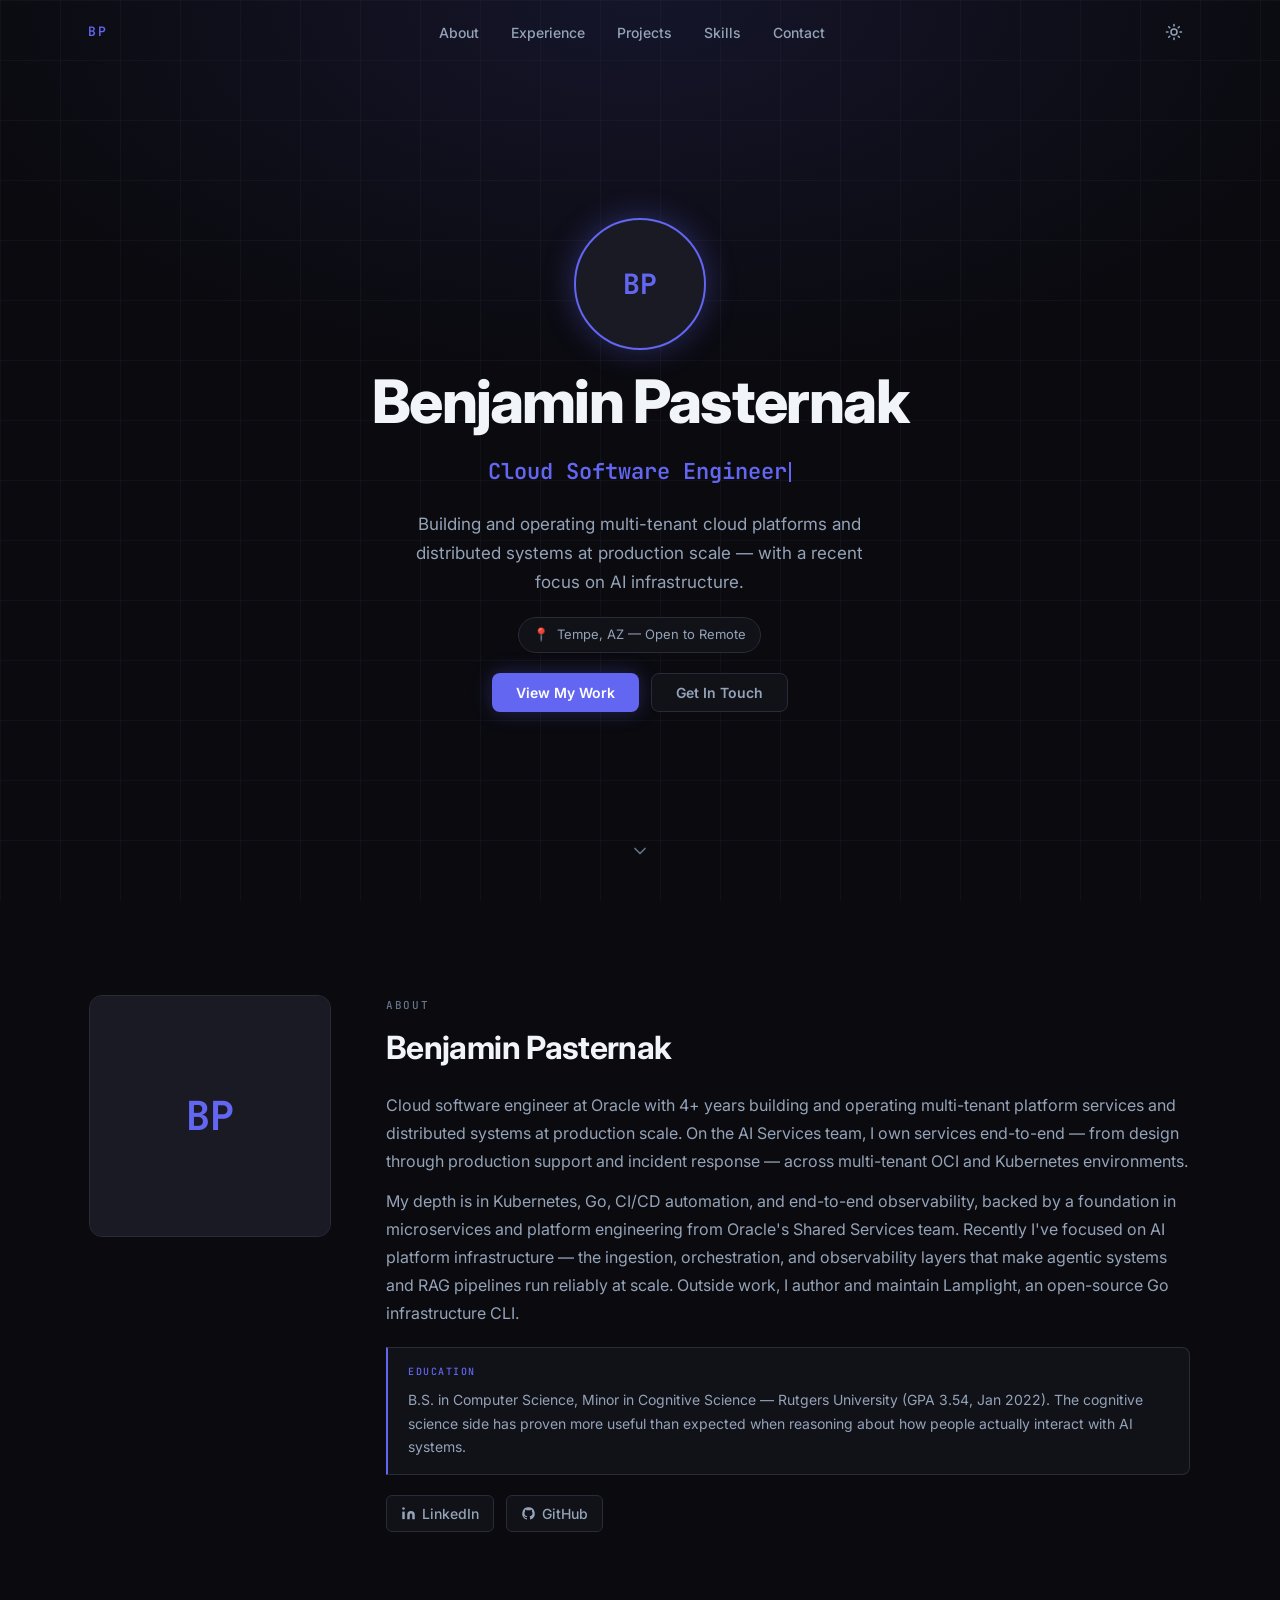
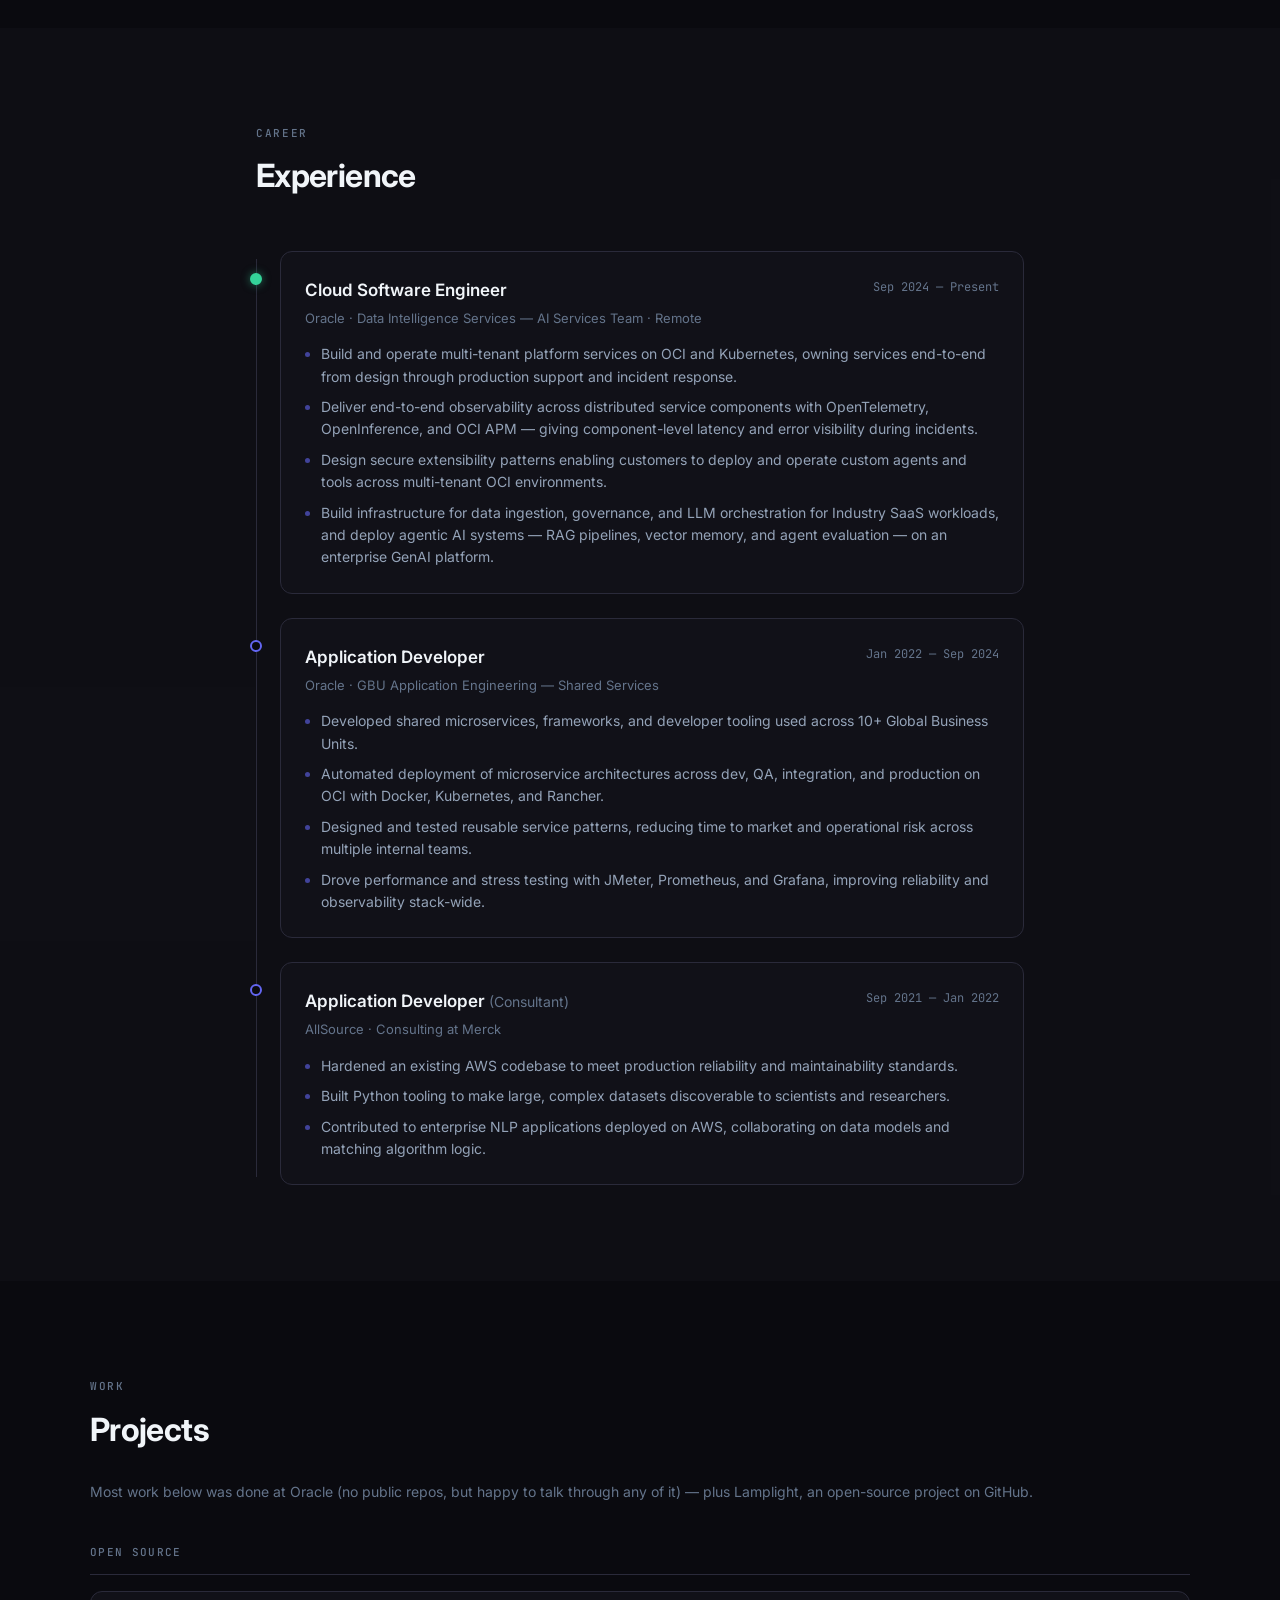
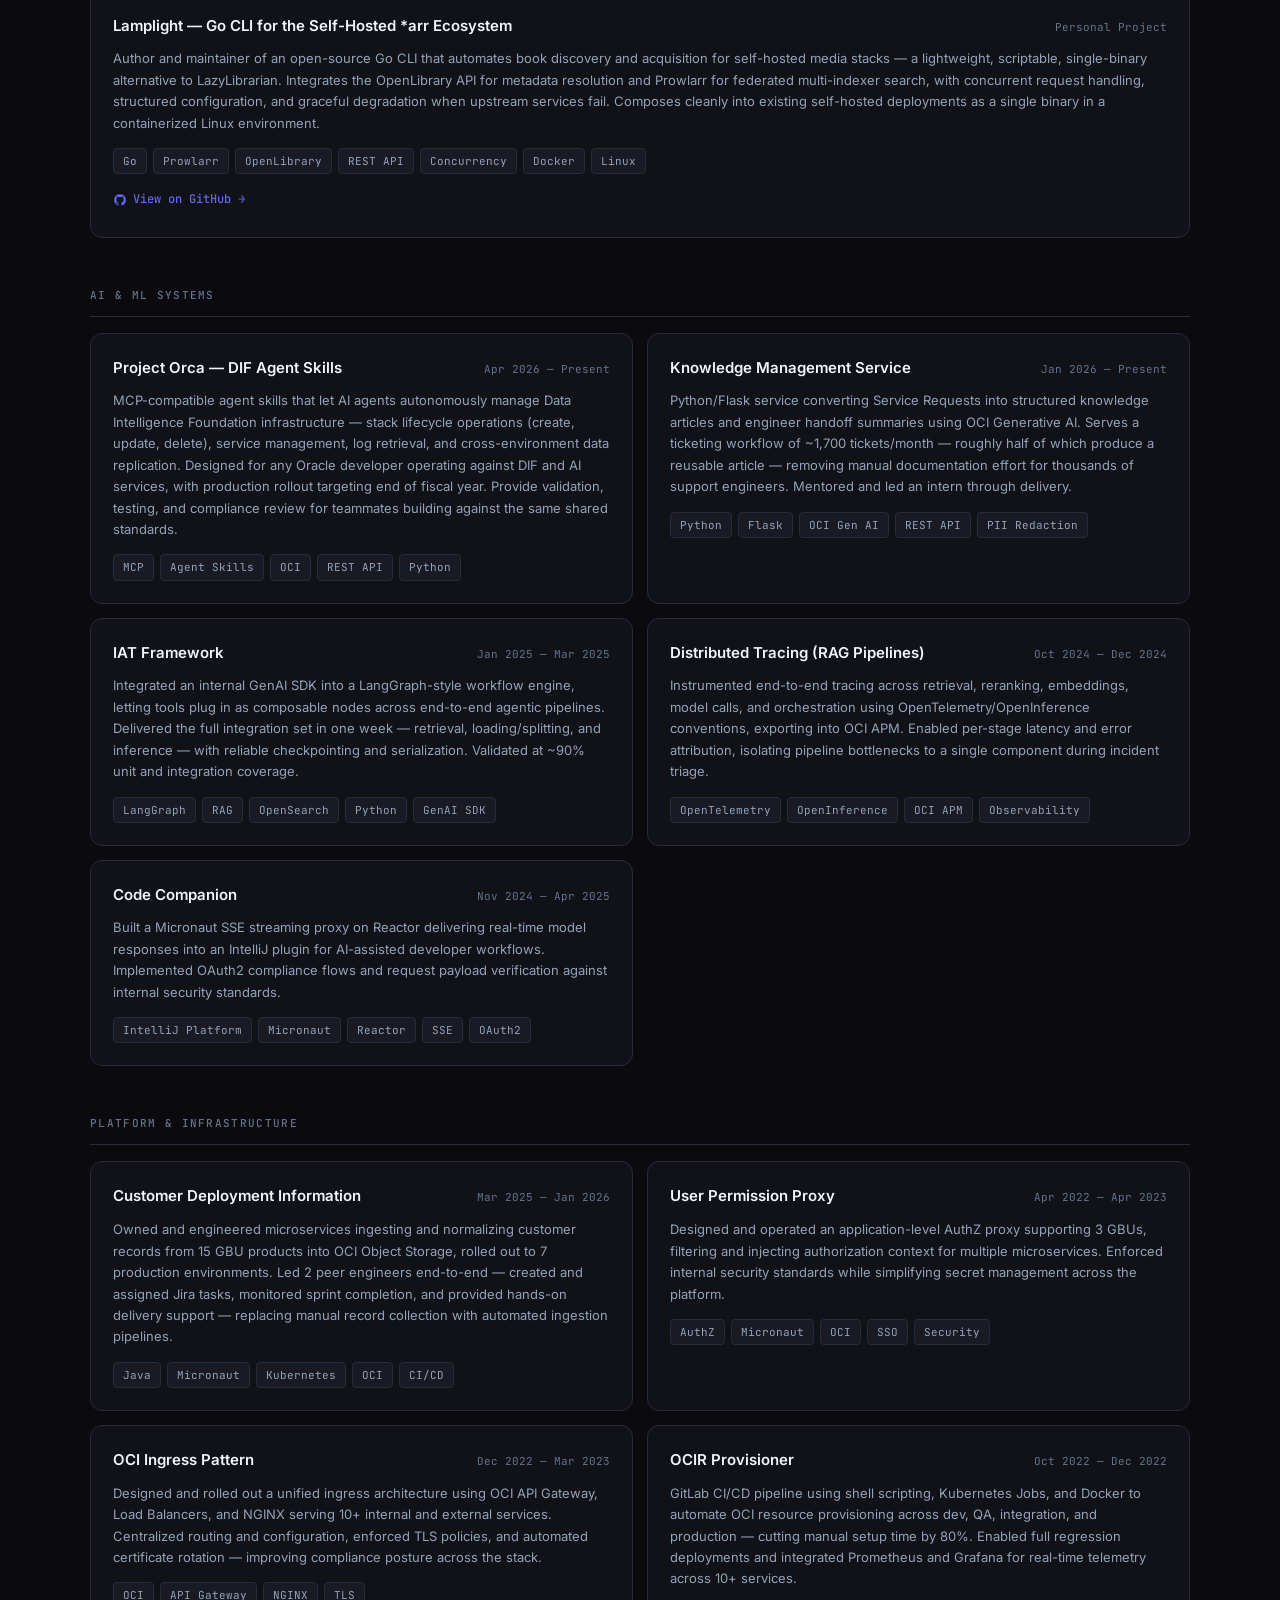
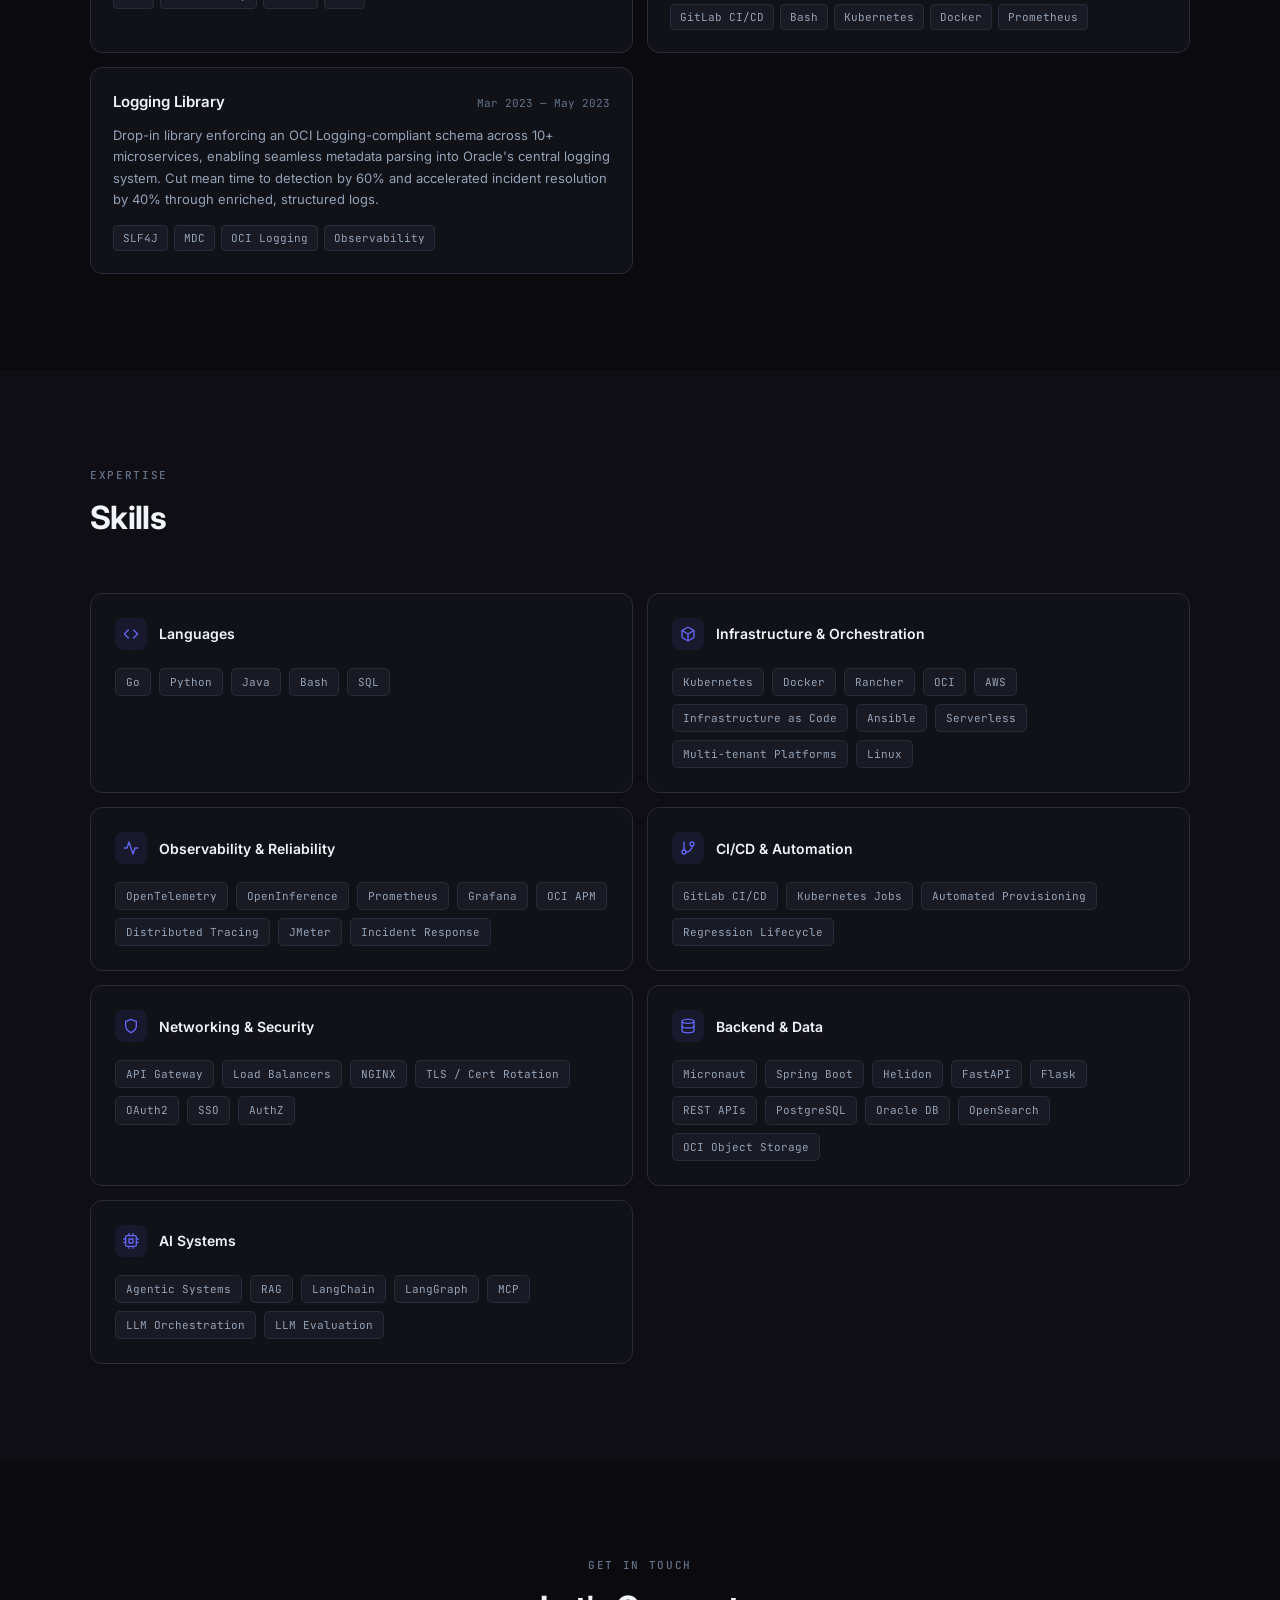
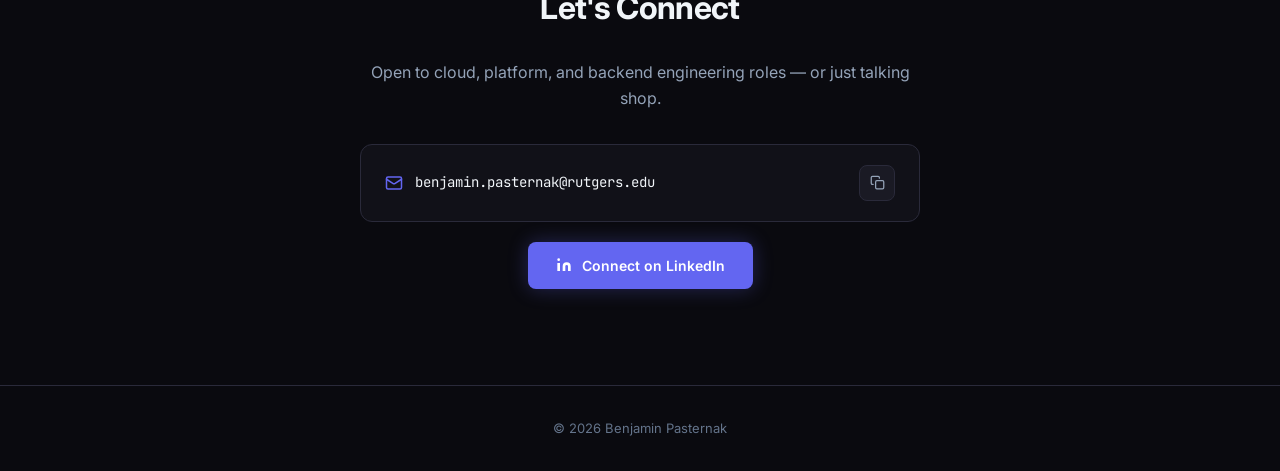
==== index.html @ 984f0f75 "sync site with latest resume: platform/infra repositioning - Reframe hero, About, and titles toward " ====
<!DOCTYPE html>
<html lang="en" class="dark">
<head>
  <meta charset="UTF-8" />
  <meta name="viewport" content="width=device-width, initial-scale=1.0" />
  <title>Benjamin Pasternak</title>
  <link rel="preconnect" href="https://fonts.googleapis.com" />
  <link rel="preconnect" href="https://fonts.gstatic.com" crossorigin />
  <link href="https://fonts.googleapis.com/css2?family=Inter:wght@300;400;500;600;700;800&family=JetBrains+Mono:wght@400;500;600&display=swap" rel="stylesheet" />
  <link rel="stylesheet" href="styles.css" />
</head>
<body>

  <!-- NAV -->
  <header class="nav" id="nav">
    <nav class="nav-inner">
      <a href="#" class="nav-logo" id="nav-logo-btn">BP</a>
      <ul class="nav-links">
        <li><button class="nav-link" data-href="#about">About</button></li>
        <li><button class="nav-link" data-href="#experience">Experience</button></li>
        <li><button class="nav-link" data-href="#projects">Projects</button></li>
        <li><button class="nav-link" data-href="#skills">Skills</button></li>
        <li><button class="nav-link" data-href="#contact">Contact</button></li>
      </ul>
      <div class="nav-right">
        <button class="theme-toggle" id="theme-toggle" aria-label="Toggle theme">
          <svg class="icon-sun" xmlns="http://www.w3.org/2000/svg" width="18" height="18" viewBox="0 0 24 24" fill="none" stroke="currentColor" stroke-width="2" stroke-linecap="round" stroke-linejoin="round"><circle cx="12" cy="12" r="4"/><path d="M12 2v2M12 20v2M4.93 4.93l1.41 1.41M17.66 17.66l1.41 1.41M2 12h2M20 12h2M6.34 17.66l-1.41 1.41M19.07 4.93l-1.41 1.41"/></svg>
          <svg class="icon-moon" xmlns="http://www.w3.org/2000/svg" width="18" height="18" viewBox="0 0 24 24" fill="none" stroke="currentColor" stroke-width="2" stroke-linecap="round" stroke-linejoin="round"><path d="M21 12.79A9 9 0 1 1 11.21 3 7 7 0 0 0 21 12.79z"/></svg>
        </button>
        <button class="nav-hamburger" id="nav-hamburger" aria-label="Menu">
          <svg class="icon-menu" xmlns="http://www.w3.org/2000/svg" width="22" height="22" viewBox="0 0 24 24" fill="none" stroke="currentColor" stroke-width="2" stroke-linecap="round" stroke-linejoin="round"><line x1="3" y1="12" x2="21" y2="12"/><line x1="3" y1="6" x2="21" y2="6"/><line x1="3" y1="18" x2="21" y2="18"/></svg>
          <svg class="icon-x" xmlns="http://www.w3.org/2000/svg" width="22" height="22" viewBox="0 0 24 24" fill="none" stroke="currentColor" stroke-width="2" stroke-linecap="round" stroke-linejoin="round" style="display:none"><line x1="18" y1="6" x2="6" y2="18"/><line x1="6" y1="6" x2="18" y2="18"/></svg>
        </button>
      </div>
    </nav>
    <div class="nav-mobile" id="nav-mobile">
      <ul>
        <li><button class="nav-link" data-href="#about">About</button></li>
        <li><button class="nav-link" data-href="#experience">Experience</button></li>
        <li><button class="nav-link" data-href="#projects">Projects</button></li>
        <li><button class="nav-link" data-href="#skills">Skills</button></li>
        <li><button class="nav-link" data-href="#contact">Contact</button></li>
      </ul>
    </div>
  </header>

  <!-- HERO -->
  <section class="hero">
    <div class="hero-bg-radial"></div>
    <div class="hero-bg-grid"></div>
    <div class="hero-content">
      <div class="hero-photo-wrap fade-up" style="--delay:0s">
        <img src="profile.jpeg" alt="Benjamin Pasternak" class="hero-photo"
          onerror="this.style.display='none';this.nextElementSibling.style.display='flex'" />
        <div class="hero-photo-fallback">BP</div>
      </div>
      <h1 class="hero-name fade-up" style="--delay:0.15s">Benjamin Pasternak</h1>
      <div class="hero-typing-wrap fade-up" style="--delay:0.3s">
        <span class="hero-typing" id="hero-typing"></span><span class="hero-cursor"></span>
      </div>
      <p class="hero-tagline fade-up" style="--delay:0.45s">
        Building and operating multi-tenant cloud platforms and distributed systems at production scale — with a recent focus on AI infrastructure.
      </p>
      <div class="hero-location fade-up" style="--delay:0.55s">
        <span>📍</span><span>Tempe, AZ — Open to Remote</span>
      </div>
      <div class="hero-ctas fade-up" style="--delay:0.65s">
        <button class="btn-primary" data-href="#experience">View My Work</button>
        <button class="btn-ghost" data-href="#contact">Get In Touch</button>
      </div>
    </div>
    <div class="hero-scroll-cue">
      <svg xmlns="http://www.w3.org/2000/svg" width="20" height="20" viewBox="0 0 24 24" fill="none" stroke="currentColor" stroke-width="2" stroke-linecap="round" stroke-linejoin="round"><polyline points="6 9 12 15 18 9"/></svg>
    </div>
  </section>

  <!-- ABOUT -->
  <section class="section" id="about">
    <div class="container-wide">
      <div class="about-grid reveal">
        <div class="about-photo-side">
          <img src="profile.jpeg" alt="Benjamin Pasternak" class="about-photo"
            onerror="this.style.display='none';this.nextElementSibling.style.display='flex'" />
          <div class="about-photo-fallback">BP</div>
        </div>
        <div class="about-text-side">
          <p class="section-eyebrow">About</p>
          <h2 class="section-heading">Benjamin Pasternak</h2>
          <p class="body-text">
            Cloud software engineer at Oracle with 4+ years building and operating multi-tenant platform
            services and distributed systems at production scale. On the AI Services team, I own services
            end-to-end — from design through production support and incident response — across multi-tenant
            OCI and Kubernetes environments.
          </p>
          <p class="body-text" style="margin-top:12px">
            My depth is in Kubernetes, Go, CI/CD automation, and end-to-end observability, backed by a
            foundation in microservices and platform engineering from Oracle's Shared Services team. Recently
            I've focused on AI platform infrastructure — the ingestion, orchestration, and observability
            layers that make agentic systems and RAG pipelines run reliably at scale. Outside work, I author
            and maintain Lamplight, an open-source Go infrastructure CLI.
          </p>
          <div class="callout">
            <p class="callout-label">Education</p>
            <p class="callout-text">
              B.S. in Computer Science, Minor in Cognitive Science — Rutgers University (GPA 3.54, Jan 2022).
              The cognitive science side has proven more useful than expected when reasoning about how people
              actually interact with AI systems.
            </p>
          </div>
          <div class="about-links">
            <a href="https://www.linkedin.com/in/benjamin-pasternak/" target="_blank" rel="noopener" class="about-link">
              <svg xmlns="http://www.w3.org/2000/svg" width="15" height="15" viewBox="0 0 24 24" fill="currentColor"><path d="M16 8a6 6 0 0 1 6 6v7h-4v-7a2 2 0 0 0-2-2 2 2 0 0 0-2 2v7h-4v-7a6 6 0 0 1 6-6z"/><rect x="2" y="9" width="4" height="12"/><circle cx="4" cy="4" r="2"/></svg>
              LinkedIn
            </a>
            <a href="https://github.com/intransigent-iconoclast" target="_blank" rel="noopener" class="about-link">
              <svg xmlns="http://www.w3.org/2000/svg" width="15" height="15" viewBox="0 0 24 24" fill="currentColor"><path d="M12 2A10 10 0 0 0 8.84 21.5c.5.08.66-.23.66-.5v-1.69c-2.77.6-3.36-1.34-3.36-1.34-.46-1.16-1.11-1.47-1.11-1.47-.91-.62.07-.6.07-.6 1 .07 1.53 1.03 1.53 1.03.87 1.52 2.34 1.07 2.91.83.09-.65.35-1.09.63-1.34-2.22-.25-4.55-1.11-4.55-4.92 0-1.11.38-2 1.03-2.71-.1-.25-.45-1.29.1-2.64 0 0 .84-.27 2.75 1.02.79-.22 1.65-.33 2.5-.33.85 0 1.71.11 2.5.33 1.91-1.29 2.75-1.02 2.75-1.02.55 1.35.2 2.39.1 2.64.65.71 1.03 1.6 1.03 2.71 0 3.82-2.34 4.66-4.57 4.91.36.31.69.92.69 1.85V21c0 .27.16.59.67.5A10 10 0 0 0 12 2z"/></svg>
              GitHub
            </a>
          </div>
        </div>
      </div>
    </div>
  </section>

  <!-- EXPERIENCE -->
  <section class="section section-alt" id="experience">
    <div class="container">
      <p class="section-eyebrow reveal">Career</p>
      <h2 class="section-heading reveal">Experience</h2>
      <div class="timeline">
        <div class="timeline-line"></div>

        <div class="timeline-item reveal">
          <div class="timeline-dot timeline-dot--current"></div>
          <div class="exp-card">
            <div class="exp-card-header">
              <div>
                <h3 class="exp-role">Cloud Software Engineer</h3>
                <p class="exp-team">Oracle · Data Intelligence Services — AI Services Team · Remote</p>
              </div>
              <span class="exp-date">Sep 2024 — Present</span>
            </div>
            <ul class="exp-bullets">
              <li>Build and operate multi-tenant platform services on OCI and Kubernetes, owning services end-to-end from design through production support and incident response.</li>
              <li>Deliver end-to-end observability across distributed service components with OpenTelemetry, OpenInference, and OCI APM — giving component-level latency and error visibility during incidents.</li>
              <li>Design secure extensibility patterns enabling customers to deploy and operate custom agents and tools across multi-tenant OCI environments.</li>
              <li>Build infrastructure for data ingestion, governance, and LLM orchestration for Industry SaaS workloads, and deploy agentic AI systems — RAG pipelines, vector memory, and agent evaluation — on an enterprise GenAI platform.</li>
            </ul>
          </div>
        </div>

        <div class="timeline-item reveal">
          <div class="timeline-dot"></div>
          <div class="exp-card">
            <div class="exp-card-header">
              <div>
                <h3 class="exp-role">Application Developer</h3>
                <p class="exp-team">Oracle · GBU Application Engineering — Shared Services</p>
              </div>
              <span class="exp-date">Jan 2022 — Sep 2024</span>
            </div>
            <ul class="exp-bullets">
              <li>Developed shared microservices, frameworks, and developer tooling used across 10+ Global Business Units.</li>
              <li>Automated deployment of microservice architectures across dev, QA, integration, and production on OCI with Docker, Kubernetes, and Rancher.</li>
              <li>Designed and tested reusable service patterns, reducing time to market and operational risk across multiple internal teams.</li>
              <li>Drove performance and stress testing with JMeter, Prometheus, and Grafana, improving reliability and observability stack-wide.</li>
            </ul>
          </div>
        </div>

        <div class="timeline-item reveal">
          <div class="timeline-dot"></div>
          <div class="exp-card">
            <div class="exp-card-header">
              <div>
                <h3 class="exp-role">Application Developer <span class="exp-consultant">(Consultant)</span></h3>
                <p class="exp-team">AllSource · Consulting at Merck</p>
              </div>
              <span class="exp-date">Sep 2021 — Jan 2022</span>
            </div>
            <ul class="exp-bullets">
              <li>Hardened an existing AWS codebase to meet production reliability and maintainability standards.</li>
              <li>Built Python tooling to make large, complex datasets discoverable to scientists and researchers.</li>
              <li>Contributed to enterprise NLP applications deployed on AWS, collaborating on data models and matching algorithm logic.</li>
            </ul>
          </div>
        </div>

      </div>
    </div>
  </section>

  <!-- PROJECTS -->
  <section class="section" id="projects">
    <div class="container-wide">
      <p class="section-eyebrow reveal">Work</p>
      <h2 class="section-heading reveal">Projects</h2>
      <p class="projects-note reveal">Most work below was done at Oracle (no public repos, but happy to talk through any of it) — plus Lamplight, an open-source project on GitHub.</p>

      <div class="projects-category reveal">
        <h3 class="category-label">Open Source</h3>
        <div class="projects-grid projects-grid--single">

          <div class="project-card">
            <div class="project-card-header">
              <span class="project-name">Lamplight — Go CLI for the Self-Hosted *arr Ecosystem</span>
              <span class="project-date">Personal Project</span>
            </div>
            <p class="project-desc">Author and maintainer of an open-source Go CLI that automates book discovery and acquisition for self-hosted media stacks — a lightweight, scriptable, single-binary alternative to LazyLibrarian. Integrates the OpenLibrary API for metadata resolution and Prowlarr for federated multi-indexer search, with concurrent request handling, structured configuration, and graceful degradation when upstream services fail. Composes cleanly into existing self-hosted deployments as a single binary in a containerized Linux environment.</p>
            <div class="project-tags">
              <span class="tag">Go</span><span class="tag">Prowlarr</span><span class="tag">OpenLibrary</span><span class="tag">REST API</span><span class="tag">Concurrency</span><span class="tag">Docker</span><span class="tag">Linux</span>
            </div>
            <a href="https://github.com/intransigent-iconoclast" target="_blank" rel="noopener" class="project-link">
              <svg xmlns="http://www.w3.org/2000/svg" width="14" height="14" viewBox="0 0 24 24" fill="currentColor"><path d="M12 2A10 10 0 0 0 8.84 21.5c.5.08.66-.23.66-.5v-1.69c-2.77.6-3.36-1.34-3.36-1.34-.46-1.16-1.11-1.47-1.11-1.47-.91-.62.07-.6.07-.6 1 .07 1.53 1.03 1.53 1.03.87 1.52 2.34 1.07 2.91.83.09-.65.35-1.09.63-1.34-2.22-.25-4.55-1.11-4.55-4.92 0-1.11.38-2 1.03-2.71-.1-.25-.45-1.29.1-2.64 0 0 .84-.27 2.75 1.02.79-.22 1.65-.33 2.5-.33.85 0 1.71.11 2.5.33 1.91-1.29 2.75-1.02 2.75-1.02.55 1.35.2 2.39.1 2.64.65.71 1.03 1.6 1.03 2.71 0 3.82-2.34 4.66-4.57 4.91.36.31.69.92.69 1.85V21c0 .27.16.59.67.5A10 10 0 0 0 12 2z"/></svg>
              View on GitHub →
            </a>
          </div>

        </div>
      </div>

      <div class="projects-category reveal">
        <h3 class="category-label">AI &amp; ML Systems</h3>
        <div class="projects-grid">

          <div class="project-card">
            <div class="project-card-header">
              <span class="project-name">Project Orca — DIF Agent Skills</span>
              <span class="project-date">Apr 2026 — Present</span>
            </div>
            <p class="project-desc">MCP-compatible agent skills that let AI agents autonomously manage Data Intelligence Foundation infrastructure — stack lifecycle operations (create, update, delete), service management, log retrieval, and cross-environment data replication. Designed for any Oracle developer operating against DIF and AI services, with production rollout targeting end of fiscal year. Provide validation, testing, and compliance review for teammates building against the same shared standards.</p>
            <div class="project-tags">
              <span class="tag">MCP</span><span class="tag">Agent Skills</span><span class="tag">OCI</span><span class="tag">REST API</span><span class="tag">Python</span>
            </div>
          </div>

          <div class="project-card">
            <div class="project-card-header">
              <span class="project-name">Knowledge Management Service</span>
              <span class="project-date">Jan 2026 — Present</span>
            </div>
            <p class="project-desc">Python/Flask service converting Service Requests into structured knowledge articles and engineer handoff summaries using OCI Generative AI. Serves a ticketing workflow of ~1,700 tickets/month — roughly half of which produce a reusable article — removing manual documentation effort for thousands of support engineers. Mentored and led an intern through delivery.</p>
            <div class="project-tags">
              <span class="tag">Python</span><span class="tag">Flask</span><span class="tag">OCI Gen AI</span><span class="tag">REST API</span><span class="tag">PII Redaction</span>
            </div>
          </div>

          <div class="project-card">
            <div class="project-card-header">
              <span class="project-name">IAT Framework</span>
              <span class="project-date">Jan 2025 — Mar 2025</span>
            </div>
            <p class="project-desc">Integrated an internal GenAI SDK into a LangGraph-style workflow engine, letting tools plug in as composable nodes across end-to-end agentic pipelines. Delivered the full integration set in one week — retrieval, loading/splitting, and inference — with reliable checkpointing and serialization. Validated at ~90% unit and integration coverage.</p>
            <div class="project-tags">
              <span class="tag">LangGraph</span><span class="tag">RAG</span><span class="tag">OpenSearch</span><span class="tag">Python</span><span class="tag">GenAI SDK</span>
            </div>
          </div>

          <div class="project-card">
            <div class="project-card-header">
              <span class="project-name">Distributed Tracing (RAG Pipelines)</span>
              <span class="project-date">Oct 2024 — Dec 2024</span>
            </div>
            <p class="project-desc">Instrumented end-to-end tracing across retrieval, reranking, embeddings, model calls, and orchestration using OpenTelemetry/OpenInference conventions, exporting into OCI APM. Enabled per-stage latency and error attribution, isolating pipeline bottlenecks to a single component during incident triage.</p>
            <div class="project-tags">
              <span class="tag">OpenTelemetry</span><span class="tag">OpenInference</span><span class="tag">OCI APM</span><span class="tag">Observability</span>
            </div>
          </div>

          <div class="project-card">
            <div class="project-card-header">
              <span class="project-name">Code Companion</span>
              <span class="project-date">Nov 2024 — Apr 2025</span>
            </div>
            <p class="project-desc">Built a Micronaut SSE streaming proxy on Reactor delivering real-time model responses into an IntelliJ plugin for AI-assisted developer workflows. Implemented OAuth2 compliance flows and request payload verification against internal security standards.</p>
            <div class="project-tags">
              <span class="tag">IntelliJ Platform</span><span class="tag">Micronaut</span><span class="tag">Reactor</span><span class="tag">SSE</span><span class="tag">OAuth2</span>
            </div>
          </div>

        </div>
      </div>

      <div class="projects-category reveal">
        <h3 class="category-label">Platform &amp; Infrastructure</h3>
        <div class="projects-grid">

          <div class="project-card">
            <div class="project-card-header">
              <span class="project-name">Customer Deployment Information</span>
              <span class="project-date">Mar 2025 — Jan 2026</span>
            </div>
            <p class="project-desc">Owned and engineered microservices ingesting and normalizing customer records from 15 GBU products into OCI Object Storage, rolled out to 7 production environments. Led 2 peer engineers end-to-end — created and assigned Jira tasks, monitored sprint completion, and provided hands-on delivery support — replacing manual record collection with automated ingestion pipelines.</p>
            <div class="project-tags">
              <span class="tag">Java</span><span class="tag">Micronaut</span><span class="tag">Kubernetes</span><span class="tag">OCI</span><span class="tag">CI/CD</span>
            </div>
          </div>

          <div class="project-card">
            <div class="project-card-header">
              <span class="project-name">User Permission Proxy</span>
              <span class="project-date">Apr 2022 — Apr 2023</span>
            </div>
            <p class="project-desc">Designed and operated an application-level AuthZ proxy supporting 3 GBUs, filtering and injecting authorization context for multiple microservices. Enforced internal security standards while simplifying secret management across the platform.</p>
            <div class="project-tags">
              <span class="tag">AuthZ</span><span class="tag">Micronaut</span><span class="tag">OCI</span><span class="tag">SSO</span><span class="tag">Security</span>
            </div>
          </div>

          <div class="project-card">
            <div class="project-card-header">
              <span class="project-name">OCI Ingress Pattern</span>
              <span class="project-date">Dec 2022 — Mar 2023</span>
            </div>
            <p class="project-desc">Designed and rolled out a unified ingress architecture using OCI API Gateway, Load Balancers, and NGINX serving 10+ internal and external services. Centralized routing and configuration, enforced TLS policies, and automated certificate rotation — improving compliance posture across the stack.</p>
            <div class="project-tags">
              <span class="tag">OCI</span><span class="tag">API Gateway</span><span class="tag">NGINX</span><span class="tag">TLS</span>
            </div>
          </div>

          <div class="project-card">
            <div class="project-card-header">
              <span class="project-name">OCIR Provisioner</span>
              <span class="project-date">Oct 2022 — Dec 2022</span>
            </div>
            <p class="project-desc">GitLab CI/CD pipeline using shell scripting, Kubernetes Jobs, and Docker to automate OCI resource provisioning across dev, QA, integration, and production — cutting manual setup time by 80%. Enabled full regression deployments and integrated Prometheus and Grafana for real-time telemetry across 10+ services.</p>
            <div class="project-tags">
              <span class="tag">GitLab CI/CD</span><span class="tag">Bash</span><span class="tag">Kubernetes</span><span class="tag">Docker</span><span class="tag">Prometheus</span>
            </div>
          </div>

          <div class="project-card">
            <div class="project-card-header">
              <span class="project-name">Logging Library</span>
              <span class="project-date">Mar 2023 — May 2023</span>
            </div>
            <p class="project-desc">Drop-in library enforcing an OCI Logging-compliant schema across 10+ microservices, enabling seamless metadata parsing into Oracle's central logging system. Cut mean time to detection by 60% and accelerated incident resolution by 40% through enriched, structured logs.</p>
            <div class="project-tags">
              <span class="tag">SLF4J</span><span class="tag">MDC</span><span class="tag">OCI Logging</span><span class="tag">Observability</span>
            </div>
          </div>

        </div>
      </div>
    </div>
  </section>

  <!-- SKILLS -->
  <section class="section section-alt" id="skills">
    <div class="container-wide">
      <p class="section-eyebrow reveal">Expertise</p>
      <h2 class="section-heading reveal">Skills</h2>
      <div class="skills-grid">

        <div class="skill-card reveal">
          <div class="skill-card-header">
            <div class="skill-icon">
              <svg xmlns="http://www.w3.org/2000/svg" width="16" height="16" viewBox="0 0 24 24" fill="none" stroke="currentColor" stroke-width="2" stroke-linecap="round" stroke-linejoin="round"><polyline points="16 18 22 12 16 6"/><polyline points="8 6 2 12 8 18"/></svg>
            </div>
            <h3 class="skill-card-title">Languages</h3>
          </div>
          <div class="skill-chips">
            <span class="chip">Go</span>
            <span class="chip">Python</span>
            <span class="chip">Java</span>
            <span class="chip">Bash</span>
            <span class="chip">SQL</span>
          </div>
        </div>

        <div class="skill-card reveal">
          <div class="skill-card-header">
            <div class="skill-icon">
              <svg xmlns="http://www.w3.org/2000/svg" width="16" height="16" viewBox="0 0 24 24" fill="none" stroke="currentColor" stroke-width="2" stroke-linecap="round" stroke-linejoin="round"><path d="M21 16V8a2 2 0 0 0-1-1.73l-7-4a2 2 0 0 0-2 0l-7 4A2 2 0 0 0 3 8v8a2 2 0 0 0 1 1.73l7 4a2 2 0 0 0 2 0l7-4A2 2 0 0 0 21 16z"/><polyline points="3.27 6.96 12 12.01 20.73 6.96"/><line x1="12" y1="22.08" x2="12" y2="12"/></svg>
            </div>
            <h3 class="skill-card-title">Infrastructure &amp; Orchestration</h3>
          </div>
          <div class="skill-chips">
            <span class="chip">Kubernetes</span>
            <span class="chip">Docker</span>
            <span class="chip">Rancher</span>
            <span class="chip">OCI</span>
            <span class="chip">AWS</span>
            <span class="chip">Infrastructure as Code</span>
            <span class="chip">Ansible</span>
            <span class="chip">Serverless</span>
            <span class="chip">Multi-tenant Platforms</span>
            <span class="chip">Linux</span>
          </div>
        </div>

        <div class="skill-card reveal">
          <div class="skill-card-header">
            <div class="skill-icon">
              <svg xmlns="http://www.w3.org/2000/svg" width="16" height="16" viewBox="0 0 24 24" fill="none" stroke="currentColor" stroke-width="2" stroke-linecap="round" stroke-linejoin="round"><polyline points="22 12 18 12 15 21 9 3 6 12 2 12"/></svg>
            </div>
            <h3 class="skill-card-title">Observability &amp; Reliability</h3>
          </div>
          <div class="skill-chips">
            <span class="chip">OpenTelemetry</span>
            <span class="chip">OpenInference</span>
            <span class="chip">Prometheus</span>
            <span class="chip">Grafana</span>
            <span class="chip">OCI APM</span>
            <span class="chip">Distributed Tracing</span>
            <span class="chip">JMeter</span>
            <span class="chip">Incident Response</span>
          </div>
        </div>

        <div class="skill-card reveal">
          <div class="skill-card-header">
            <div class="skill-icon">
              <svg xmlns="http://www.w3.org/2000/svg" width="16" height="16" viewBox="0 0 24 24" fill="none" stroke="currentColor" stroke-width="2" stroke-linecap="round" stroke-linejoin="round"><line x1="6" y1="3" x2="6" y2="15"/><circle cx="18" cy="6" r="3"/><circle cx="6" cy="18" r="3"/><path d="M18 9a9 9 0 0 1-9 9"/></svg>
            </div>
            <h3 class="skill-card-title">CI/CD &amp; Automation</h3>
          </div>
          <div class="skill-chips">
            <span class="chip">GitLab CI/CD</span>
            <span class="chip">Kubernetes Jobs</span>
            <span class="chip">Automated Provisioning</span>
            <span class="chip">Regression Lifecycle</span>
          </div>
        </div>

        <div class="skill-card reveal">
          <div class="skill-card-header">
            <div class="skill-icon">
              <svg xmlns="http://www.w3.org/2000/svg" width="16" height="16" viewBox="0 0 24 24" fill="none" stroke="currentColor" stroke-width="2" stroke-linecap="round" stroke-linejoin="round"><path d="M12 22s8-4 8-10V5l-8-3-8 3v7c0 6 8 10 8 10z"/></svg>
            </div>
            <h3 class="skill-card-title">Networking &amp; Security</h3>
          </div>
          <div class="skill-chips">
            <span class="chip">API Gateway</span>
            <span class="chip">Load Balancers</span>
            <span class="chip">NGINX</span>
            <span class="chip">TLS / Cert Rotation</span>
            <span class="chip">OAuth2</span>
            <span class="chip">SSO</span>
            <span class="chip">AuthZ</span>
          </div>
        </div>

        <div class="skill-card reveal">
          <div class="skill-card-header">
            <div class="skill-icon">
              <svg xmlns="http://www.w3.org/2000/svg" width="16" height="16" viewBox="0 0 24 24" fill="none" stroke="currentColor" stroke-width="2" stroke-linecap="round" stroke-linejoin="round"><ellipse cx="12" cy="5" rx="9" ry="3"/><path d="M21 12c0 1.66-4 3-9 3s-9-1.34-9-3"/><path d="M3 5v14c0 1.66 4 3 9 3s9-1.34 9-3V5"/></svg>
            </div>
            <h3 class="skill-card-title">Backend &amp; Data</h3>
          </div>
          <div class="skill-chips">
            <span class="chip">Micronaut</span>
            <span class="chip">Spring Boot</span>
            <span class="chip">Helidon</span>
            <span class="chip">FastAPI</span>
            <span class="chip">Flask</span>
            <span class="chip">REST APIs</span>
            <span class="chip">PostgreSQL</span>
            <span class="chip">Oracle DB</span>
            <span class="chip">OpenSearch</span>
            <span class="chip">OCI Object Storage</span>
          </div>
        </div>

        <div class="skill-card reveal">
          <div class="skill-card-header">
            <div class="skill-icon">
              <svg xmlns="http://www.w3.org/2000/svg" width="16" height="16" viewBox="0 0 24 24" fill="none" stroke="currentColor" stroke-width="2" stroke-linecap="round" stroke-linejoin="round"><rect x="4" y="4" width="16" height="16" rx="2"/><rect x="9" y="9" width="6" height="6"/><line x1="9" y1="1" x2="9" y2="4"/><line x1="15" y1="1" x2="15" y2="4"/><line x1="9" y1="20" x2="9" y2="23"/><line x1="15" y1="20" x2="15" y2="23"/><line x1="20" y1="9" x2="23" y2="9"/><line x1="20" y1="14" x2="23" y2="14"/><line x1="1" y1="9" x2="4" y2="9"/><line x1="1" y1="14" x2="4" y2="14"/></svg>
            </div>
            <h3 class="skill-card-title">AI Systems</h3>
          </div>
          <div class="skill-chips">
            <span class="chip">Agentic Systems</span>
            <span class="chip">RAG</span>
            <span class="chip">LangChain</span>
            <span class="chip">LangGraph</span>
            <span class="chip">MCP</span>
            <span class="chip">LLM Orchestration</span>
            <span class="chip">LLM Evaluation</span>
          </div>
        </div>

      </div>
    </div>
  </section>

  <!-- CONTACT -->
  <section class="section" id="contact">
    <div class="container-narrow">
      <p class="section-eyebrow reveal" style="text-align:center">Get In Touch</p>
      <h2 class="section-heading reveal" style="text-align:center">Let's Connect</h2>
      <p class="contact-sub reveal">Open to cloud, platform, and backend engineering roles — or just talking shop.</p>

      <div class="email-card reveal">
        <div class="email-card-left">
          <svg xmlns="http://www.w3.org/2000/svg" width="18" height="18" viewBox="0 0 24 24" fill="none" stroke="currentColor" stroke-width="2" stroke-linecap="round" stroke-linejoin="round" class="email-icon"><rect x="2" y="4" width="20" height="16" rx="2"/><path d="m22 7-8.97 5.7a1.94 1.94 0 0 1-2.06 0L2 7"/></svg>
          <span class="email-text" id="email-display"></span>
        </div>
        <div class="copy-btn-wrap">
          <button class="copy-btn" id="copy-btn" title="Copy email">
            <svg class="icon-copy" xmlns="http://www.w3.org/2000/svg" width="15" height="15" viewBox="0 0 24 24" fill="none" stroke="currentColor" stroke-width="2" stroke-linecap="round" stroke-linejoin="round"><rect x="9" y="9" width="13" height="13" rx="2" ry="2"/><path d="M5 15H4a2 2 0 0 1-2-2V4a2 2 0 0 1 2-2h9a2 2 0 0 1 2 2v1"/></svg>
            <svg class="icon-check" xmlns="http://www.w3.org/2000/svg" width="15" height="15" viewBox="0 0 24 24" fill="none" stroke="currentColor" stroke-width="2" stroke-linecap="round" stroke-linejoin="round" style="display:none"><polyline points="20 6 9 17 4 12"/></svg>
          </button>
          <div class="copy-tooltip" id="copy-tooltip">Copied!</div>
        </div>
      </div>

      <a href="https://www.linkedin.com/in/benjamin-pasternak/" target="_blank" rel="noopener" class="linkedin-btn reveal">
        <svg xmlns="http://www.w3.org/2000/svg" width="16" height="16" viewBox="0 0 24 24" fill="currentColor"><path d="M16 8a6 6 0 0 1 6 6v7h-4v-7a2 2 0 0 0-2-2 2 2 0 0 0-2 2v7h-4v-7a6 6 0 0 1 6-6z"/><rect x="2" y="9" width="4" height="12"/><circle cx="4" cy="4" r="2"/></svg>
        Connect on LinkedIn
      </a>
    </div>
  </section>

  <!-- FOOTER -->
  <footer class="footer">
    <p>© 2026 Benjamin Pasternak</p>
  </footer>

  <script src="main.js"></script>
</body>
</html>
---- styles.css ----
/* =====================
   VARIABLES
   ===================== */
:root {
  --bg:             #0a0a0f;
  --bg-surface:     #111118;
  --bg-card:        #1a1a24;
  --border:         #2a2a3a;
  --accent:         #6366f1;
  --accent-emerald: #34d399;
  --text-primary:   #f1f5f9;
  --text-secondary: #94a3b8;
  --text-muted:     #64748b;
  --nav-height:     64px;
  --font-sans:      'Inter', -apple-system, BlinkMacSystemFont, 'Segoe UI', sans-serif;
  --font-mono:      'JetBrains Mono', 'Fira Code', monospace;
}

.light {
  --bg:             #f8fafc;
  --bg-surface:     #f1f5f9;
  --bg-card:        #ffffff;
  --border:         #e2e8f0;
  --text-primary:   #0f172a;
  --text-secondary: #475569;
  --text-muted:     #94a3b8;
}

/* =====================
   RESET
   ===================== */
*, *::before, *::after { box-sizing: border-box; margin: 0; padding: 0; }
html { scroll-behavior: smooth; }
body {
  font-family: var(--font-sans);
  background: var(--bg);
  color: var(--text-primary);
  line-height: 1.65;
  font-size: 16px;
  -webkit-font-smoothing: antialiased;
  transition: background-color 0.2s ease, color 0.2s ease;
}
a { color: inherit; text-decoration: none; }
ul { list-style: none; }
button { background: none; border: none; cursor: pointer; font-family: inherit; color: inherit; }

::-webkit-scrollbar { width: 6px; }
::-webkit-scrollbar-track { background: var(--bg); }
::-webkit-scrollbar-thumb { background: var(--border); border-radius: 3px; }
::-webkit-scrollbar-thumb:hover { background: var(--accent); }

/* =====================
   NAV
   ===================== */
.nav {
  position: fixed;
  top: 0; left: 0; right: 0;
  z-index: 100;
  transition: backdrop-filter 0.3s, background 0.3s, border-color 0.3s;
}
.nav.scrolled {
  backdrop-filter: blur(12px);
  -webkit-backdrop-filter: blur(12px);
  background: rgba(10,10,15,0.85);
  border-bottom: 1px solid var(--border);
}
.light .nav.scrolled {
  background: rgba(248,250,252,0.85);
}
.nav-inner {
  max-width: 1152px;
  margin: 0 auto;
  padding: 0 24px;
  height: var(--nav-height);
  display: flex;
  align-items: center;
  justify-content: space-between;
}
.nav-logo {
  font-family: var(--font-mono);
  font-size: 13px;
  font-weight: 600;
  color: var(--accent);
  letter-spacing: 0.15em;
  text-transform: uppercase;
}
.nav-links {
  display: flex;
  gap: 32px;
  align-items: center;
}
.nav-link {
  font-size: 14px;
  font-weight: 500;
  color: var(--text-secondary);
  transition: color 0.15s;
  padding: 0;
}
.nav-link:hover, .nav-link.active { color: var(--accent); }
.nav-right { display: flex; align-items: center; gap: 4px; }

.theme-toggle {
  width: 36px; height: 36px;
  border-radius: 8px;
  display: flex; align-items: center; justify-content: center;
  color: var(--text-secondary);
  transition: color 0.15s, background 0.15s;
}
.theme-toggle:hover { color: var(--accent); background: var(--bg-card); }
.icon-sun { display: block; }
.icon-moon { display: none; }
.light .icon-sun { display: none; }
.light .icon-moon { display: block; }

.nav-hamburger {
  display: none;
  width: 36px; height: 36px;
  border-radius: 8px;
  align-items: center; justify-content: center;
  color: var(--text-secondary);
  transition: color 0.15s;
}
.nav-hamburger:hover { color: var(--text-primary); }

.nav-mobile {
  display: none;
  background: var(--bg-surface);
  border-bottom: 1px solid var(--border);
  padding: 16px 24px;
}
.nav-mobile.open { display: block; }
.nav-mobile ul { display: flex; flex-direction: column; gap: 16px; }
.nav-mobile .nav-link { font-size: 15px; }

/* =====================
   HERO
   ===================== */
.hero {
  position: relative;
  min-height: 100vh;
  display: flex;
  flex-direction: column;
  align-items: center;
  justify-content: center;
  overflow: hidden;
  padding: calc(var(--nav-height) + 48px) 24px 80px;
}
.hero-bg-radial {
  position: absolute; inset: 0; pointer-events: none;
  background: radial-gradient(ellipse 80% 60% at 50% 0%, rgba(99,102,241,0.12) 0%, transparent 70%);
}
.light .hero-bg-radial {
  background: radial-gradient(ellipse 80% 60% at 50% 0%, rgba(99,102,241,0.06) 0%, transparent 70%);
}
.hero-bg-grid {
  position: absolute; inset: 0; pointer-events: none;
  background:
    linear-gradient(rgba(42,42,58,0.25) 1px, transparent 1px),
    linear-gradient(90deg, rgba(42,42,58,0.25) 1px, transparent 1px);
  background-size: 60px 60px;
}
.light .hero-bg-grid { display: none; }

.hero-content {
  position: relative; z-index: 1;
  display: flex; flex-direction: column;
  align-items: center; text-align: center;
  gap: 20px;
}

.hero-photo-wrap { position: relative; }
.hero-photo {
  width: 128px; height: 128px;
  border-radius: 50%;
  object-fit: cover;
  object-position: center top;
  outline: 2px solid var(--accent);
  box-shadow: 0 0 32px rgba(99,102,241,0.4);
  display: block;
}
.hero-photo-fallback {
  display: none;
  width: 128px; height: 128px;
  border-radius: 50%;
  outline: 2px solid var(--accent);
  box-shadow: 0 0 32px rgba(99,102,241,0.4);
  background: var(--bg-card);
  align-items: center; justify-content: center;
  font-family: var(--font-mono);
  font-size: 28px; font-weight: 700;
  color: var(--accent);
}

.hero-name {
  font-size: clamp(36px, 7vw, 60px);
  font-weight: 800;
  letter-spacing: -0.03em;
  line-height: 1.1;
  color: var(--text-primary);
}

.hero-typing-wrap {
  height: 36px;
  display: flex; align-items: center;
}
.hero-typing {
  font-family: var(--font-mono);
  font-size: clamp(16px, 2.5vw, 22px);
  font-weight: 600;
  color: var(--accent);
}
.hero-cursor {
  display: inline-block;
  width: 2px; height: 20px;
  background: var(--accent);
  margin-left: 2px;
  vertical-align: middle;
  animation: blink 1s step-end infinite;
}
@keyframes blink { 0%, 100% { opacity: 1; } 50% { opacity: 0; } }

.hero-tagline {
  max-width: 480px;
  font-size: clamp(15px, 2vw, 17px);
  color: var(--text-secondary);
  line-height: 1.7;
}

.hero-location {
  display: inline-flex; align-items: center; gap: 8px;
  padding: 6px 14px;
  border-radius: 999px;
  background: var(--bg-surface);
  border: 1px solid var(--border);
  font-size: 13px;
  color: var(--text-secondary);
}

.hero-ctas { display: flex; gap: 12px; flex-wrap: wrap; justify-content: center; }

.btn-primary {
  padding: 10px 24px;
  border-radius: 8px;
  font-size: 14px; font-weight: 600;
  background: var(--accent);
  color: #fff;
  box-shadow: 0 0 20px rgba(99,102,241,0.3);
  transition: background 0.15s, box-shadow 0.15s;
}
.btn-primary:hover {
  background: #818cf8;
  box-shadow: 0 0 30px rgba(99,102,241,0.5);
}
.btn-ghost {
  padding: 10px 24px;
  border-radius: 8px;
  font-size: 14px; font-weight: 600;
  border: 1px solid var(--border);
  color: var(--text-secondary);
  background: var(--bg-surface);
  transition: border-color 0.15s, color 0.15s;
}
.btn-ghost:hover { border-color: var(--accent); color: var(--text-primary); }

.hero-scroll-cue {
  position: absolute; bottom: 32px; left: 50%; transform: translateX(-50%);
  color: var(--text-muted);
  animation: bounce 1.8s ease-in-out infinite;
}
@keyframes bounce {
  0%, 100% { transform: translateX(-50%) translateY(0); }
  50%       { transform: translateX(-50%) translateY(7px); }
}

/* =====================
   FADE-UP (hero entrance)
   ===================== */
.fade-up {
  opacity: 0;
  transform: translateY(20px);
  animation: fadeUp 0.6s ease forwards;
  animation-delay: var(--delay, 0s);
}
@keyframes fadeUp { to { opacity: 1; transform: translateY(0); } }

/* =====================
   SECTIONS
   ===================== */
.section { padding: 96px 24px; }
.section-alt { background: rgba(17,17,24,0.7); }
.light .section-alt { background: rgba(241,245,249,0.7); }

.container       { max-width: 768px;  margin: 0 auto; }
.container-wide  { max-width: 1100px; margin: 0 auto; }
.container-narrow{ max-width: 560px;  margin: 0 auto; text-align: center; }

.section-eyebrow {
  font-family: var(--font-mono);
  font-size: 11px; font-weight: 500;
  letter-spacing: 0.15em;
  text-transform: uppercase;
  color: var(--text-muted);
  margin-bottom: 8px;
}
.section-heading {
  font-size: clamp(24px, 4vw, 32px);
  font-weight: 700;
  letter-spacing: -0.02em;
  color: var(--text-primary);
  margin-bottom: 48px;
}
.body-text {
  font-size: 16px;
  color: var(--text-secondary);
  line-height: 1.75;
}

/* Scroll reveal */
.reveal {
  opacity: 0;
  transform: translateY(20px);
  transition: opacity 0.5s ease, transform 0.5s ease;
}
.reveal.visible { opacity: 1; transform: translateY(0); }

/* =====================
   ABOUT
   ===================== */
.about-grid {
  display: grid;
  grid-template-columns: auto 1fr;
  gap: 56px;
  align-items: start;
}
.about-photo-side { display: flex; justify-content: flex-start; }
.about-photo {
  width: 240px; height: 240px;
  border-radius: 12px;
  object-fit: cover;
  object-position: center top;
  outline: 1px solid var(--border);
  box-shadow: 0 0 40px rgba(99,102,241,0.15);
  display: block;
}
.about-photo-fallback {
  display: none;
  width: 240px; height: 240px;
  border-radius: 12px;
  outline: 1px solid var(--border);
  background: var(--bg-card);
  align-items: center; justify-content: center;
  font-family: var(--font-mono);
  font-size: 40px; font-weight: 700;
  color: var(--accent);
}
.about-text-side { display: flex; flex-direction: column; }
.about-text-side .section-heading { margin-bottom: 16px; }

.callout {
  margin-top: 20px;
  background: var(--bg-surface);
  border: 1px solid var(--border);
  border-left: 2px solid var(--accent);
  border-radius: 0 8px 8px 0;
  padding: 16px 20px;
}
.callout-label {
  font-family: var(--font-mono);
  font-size: 10px; font-weight: 500;
  letter-spacing: 0.15em;
  text-transform: uppercase;
  color: var(--accent);
  margin-bottom: 8px;
}
.callout-text {
  font-size: 14px;
  color: var(--text-secondary);
  line-height: 1.65;
}

.about-links { display: flex; gap: 12px; margin-top: 20px; flex-wrap: wrap; }
.about-link {
  display: inline-flex; align-items: center; gap: 6px;
  font-size: 14px; font-weight: 500;
  color: var(--text-secondary);
  padding: 6px 14px;
  border: 1px solid var(--border);
  border-radius: 6px;
  background: var(--bg-surface);
  transition: border-color 0.15s, color 0.15s;
}
.about-link:hover { border-color: var(--accent); color: var(--accent); }

/* =====================
   TIMELINE / EXPERIENCE
   ===================== */
.timeline { position: relative; padding-left: 24px; }
.timeline-line {
  position: absolute;
  left: 0; top: 8px; bottom: 8px;
  width: 1px;
  background: var(--border);
}
.timeline-item { position: relative; padding-bottom: 24px; }
.timeline-item:last-child { padding-bottom: 0; }

.timeline-dot {
  position: absolute;
  left: -30px; top: 22px;
  width: 12px; height: 12px;
  border-radius: 50%;
  background: var(--bg);
  border: 2px solid var(--accent);
}
.timeline-dot--current {
  background: var(--accent-emerald);
  border-color: var(--accent-emerald);
  box-shadow: 0 0 8px rgba(52,211,153,0.5);
}

.exp-card {
  background: var(--bg-surface);
  border: 1px solid var(--border);
  border-radius: 12px;
  padding: 24px;
  transition: border-color 0.2s;
}
.exp-card:hover { border-color: rgba(99,102,241,0.35); }

.exp-card-header {
  display: flex;
  justify-content: space-between;
  align-items: flex-start;
  gap: 16px;
  margin-bottom: 14px;
  flex-wrap: wrap;
}
.exp-role {
  font-size: 17px; font-weight: 600;
  color: var(--text-primary);
  margin-bottom: 4px;
}
.exp-consultant { font-size: 14px; font-weight: 400; color: var(--text-muted); }
.exp-team { font-size: 13px; color: var(--text-muted); }
.exp-date {
  font-family: var(--font-mono);
  font-size: 12px;
  color: var(--text-muted);
  white-space: nowrap; flex-shrink: 0;
  padding-top: 2px;
}

.exp-bullets { display: flex; flex-direction: column; gap: 8px; }
.exp-bullets li {
  font-size: 14px;
  color: var(--text-secondary);
  line-height: 1.6;
  padding-left: 16px;
  position: relative;
}
.exp-bullets li::before {
  content: '';
  position: absolute; left: 0; top: 9px;
  width: 5px; height: 5px;
  border-radius: 50%;
  background: var(--accent);
  opacity: 0.6;
}

/* =====================
   PROJECTS
   ===================== */
.projects-note {
  font-size: 14px;
  color: var(--text-muted);
  margin-top: -24px;
  margin-bottom: 40px;
}
.projects-category { margin-bottom: 48px; }
.projects-category:last-child { margin-bottom: 0; }

.category-label {
  font-family: var(--font-mono);
  font-size: 11px; font-weight: 500;
  text-transform: uppercase;
  letter-spacing: 0.12em;
  color: var(--text-muted);
  margin-bottom: 16px;
  padding-bottom: 12px;
  border-bottom: 1px solid var(--border);
}

.projects-grid {
  display: grid;
  grid-template-columns: repeat(2, 1fr);
  gap: 14px;
}
.projects-grid--single { grid-template-columns: 1fr; }

.project-link {
  display: inline-flex; align-items: center; gap: 6px;
  font-family: var(--font-mono);
  font-size: 12px; font-weight: 500;
  color: var(--accent);
  margin-top: 16px;
  transition: gap 0.15s, color 0.15s;
}
.project-link:hover { gap: 9px; color: #818cf8; }
.project-card {
  background: var(--bg-surface);
  border: 1px solid var(--border);
  border-radius: 12px;
  padding: 22px;
  transition: border-color 0.2s, box-shadow 0.2s;
}
.project-card:hover {
  border-color: rgba(99,102,241,0.35);
  box-shadow: 0 0 20px rgba(99,102,241,0.06);
}
.project-card-header {
  display: flex;
  justify-content: space-between;
  align-items: baseline;
  gap: 12px;
  margin-bottom: 10px;
}
.project-name { font-size: 15px; font-weight: 600; color: var(--text-primary); }
.project-date {
  font-family: var(--font-mono);
  font-size: 11px;
  color: var(--text-muted);
  white-space: nowrap; flex-shrink: 0;
}
.project-desc {
  font-size: 13px;
  color: var(--text-secondary);
  line-height: 1.65;
  margin-bottom: 14px;
}
.project-tags { display: flex; flex-wrap: wrap; gap: 6px; }
.tag {
  font-family: var(--font-mono);
  font-size: 11px;
  padding: 3px 9px;
  border-radius: 4px;
  background: var(--bg-card);
  border: 1px solid var(--border);
  color: var(--text-secondary);
  transition: border-color 0.15s, color 0.15s;
}
.project-card:hover .tag { border-color: rgba(99,102,241,0.3); }

/* =====================
   SKILLS
   ===================== */
.skills-grid {
  display: grid;
  grid-template-columns: repeat(2, 1fr);
  gap: 14px;
}
.skill-card {
  background: var(--bg-surface);
  border: 1px solid var(--border);
  border-radius: 12px;
  padding: 24px;
  transition: border-color 0.2s;
}
.skill-card:hover { border-color: rgba(99,102,241,0.3); }
.skill-card-header {
  display: flex; align-items: center; gap: 12px;
  margin-bottom: 18px;
}
.skill-icon {
  width: 32px; height: 32px;
  border-radius: 8px;
  background: rgba(99,102,241,0.1);
  display: flex; align-items: center; justify-content: center;
  color: var(--accent);
  flex-shrink: 0;
}
.skill-card-title { font-size: 14px; font-weight: 600; color: var(--text-primary); }
.skill-chips { display: flex; flex-wrap: wrap; gap: 8px; }
.chip {
  font-family: var(--font-mono);
  font-size: 11px;
  padding: 4px 10px;
  border-radius: 5px;
  background: var(--bg-card);
  border: 1px solid var(--border);
  color: var(--text-secondary);
  transition: border-color 0.15s, color 0.15s;
  cursor: default;
}
.chip:hover { border-color: var(--accent); color: var(--accent); }

/* =====================
   CONTACT
   ===================== */
.contact-sub {
  font-size: 16px;
  color: var(--text-secondary);
  margin-top: -24px;
  margin-bottom: 32px;
}
.email-card {
  display: flex;
  align-items: center;
  justify-content: space-between;
  gap: 16px;
  background: var(--bg-surface);
  border: 1px solid var(--border);
  border-radius: 12px;
  padding: 20px 24px;
  margin-bottom: 20px;
  text-align: left;
}
.email-card-left { display: flex; align-items: center; gap: 12px; }
.email-icon { color: var(--accent); flex-shrink: 0; }
.email-text {
  font-family: var(--font-mono);
  font-size: 14px;
  color: var(--text-primary);
}
.copy-btn-wrap { position: relative; flex-shrink: 0; }
.copy-btn {
  width: 36px; height: 36px;
  border-radius: 8px;
  border: 1px solid var(--border);
  background: var(--bg-card);
  display: flex; align-items: center; justify-content: center;
  color: var(--text-secondary);
  transition: border-color 0.15s, color 0.15s;
}
.copy-btn:hover { border-color: var(--accent); color: var(--accent); }
.icon-check { color: var(--accent-emerald); }
.copy-tooltip {
  display: none;
  position: absolute;
  bottom: calc(100% + 8px);
  left: 50%; transform: translateX(-50%);
  background: var(--bg-card);
  border: 1px solid var(--border);
  color: var(--text-primary);
  font-size: 11px;
  padding: 4px 8px;
  border-radius: 6px;
  white-space: nowrap;
  box-shadow: 0 4px 12px rgba(0,0,0,0.3);
  z-index: 10;
}
.copy-tooltip.show { display: block; }

.linkedin-btn {
  display: inline-flex; align-items: center; gap: 10px;
  padding: 12px 28px;
  border-radius: 8px;
  background: var(--accent);
  color: #fff;
  font-size: 14px; font-weight: 600;
  box-shadow: 0 0 20px rgba(99,102,241,0.3);
  transition: background 0.15s, box-shadow 0.15s;
}
.linkedin-btn:hover {
  background: #818cf8;
  box-shadow: 0 0 30px rgba(99,102,241,0.5);
}

/* =====================
   FOOTER
   ===================== */
.footer {
  padding: 32px 24px;
  text-align: center;
  font-size: 13px;
  color: var(--text-muted);
  border-top: 1px solid var(--border);
}

/* =====================
   RESPONSIVE
   ===================== */
@media (max-width: 900px) {
  .nav-links { display: none; }
  .nav-hamburger { display: flex; }
  .skills-grid { grid-template-columns: 1fr; }
  .projects-grid { grid-template-columns: 1fr; }
}

@media (max-width: 720px) {
  .about-grid { grid-template-columns: 1fr; gap: 32px; }
  .about-photo { width: 180px; height: 180px; }
  .about-photo-fallback { width: 180px; height: 180px; }
  .about-photo-side { justify-content: center; }
  .section { padding: 72px 20px; }
}

@media (max-width: 520px) {
  .email-card { flex-direction: column; align-items: flex-start; }
  .hero-ctas { flex-direction: column; width: 100%; max-width: 280px; }
  .btn-primary, .btn-ghost { width: 100%; text-align: center; }
  .project-card-header { flex-direction: column; gap: 4px; }
}
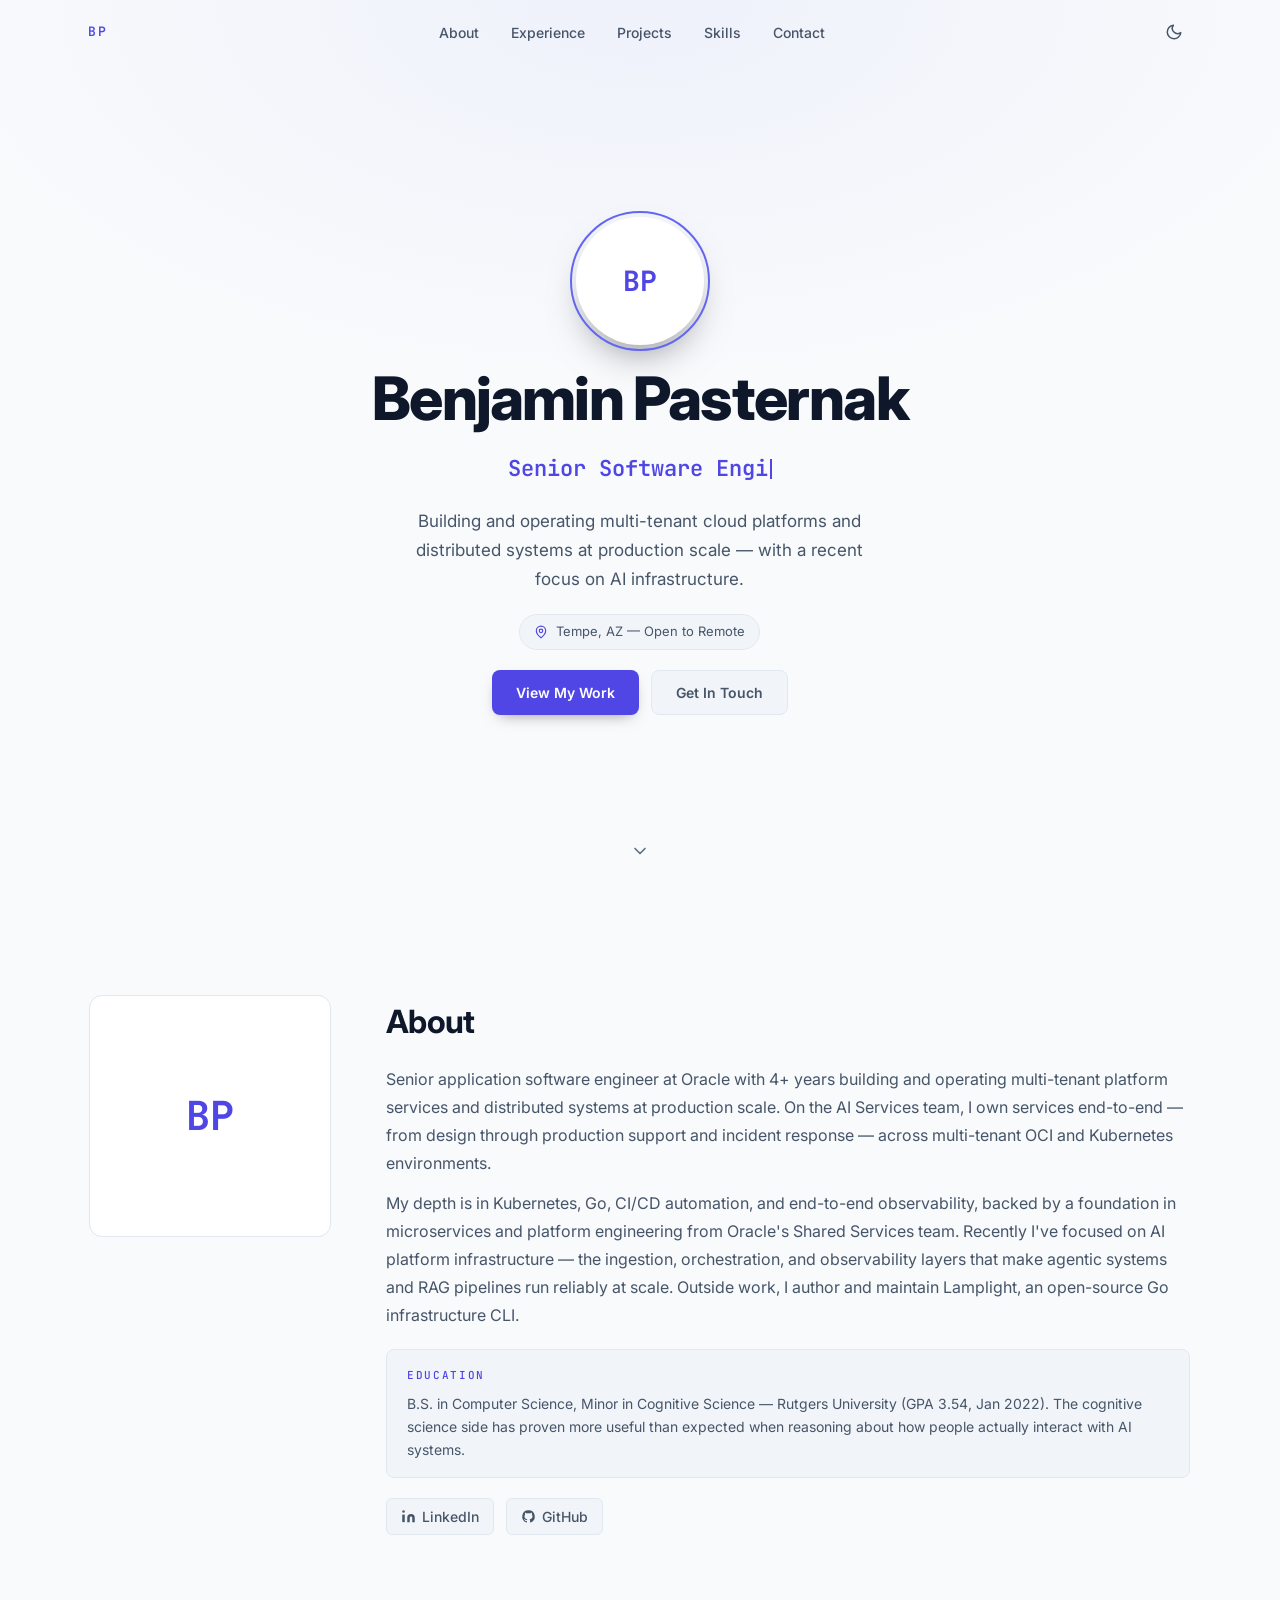
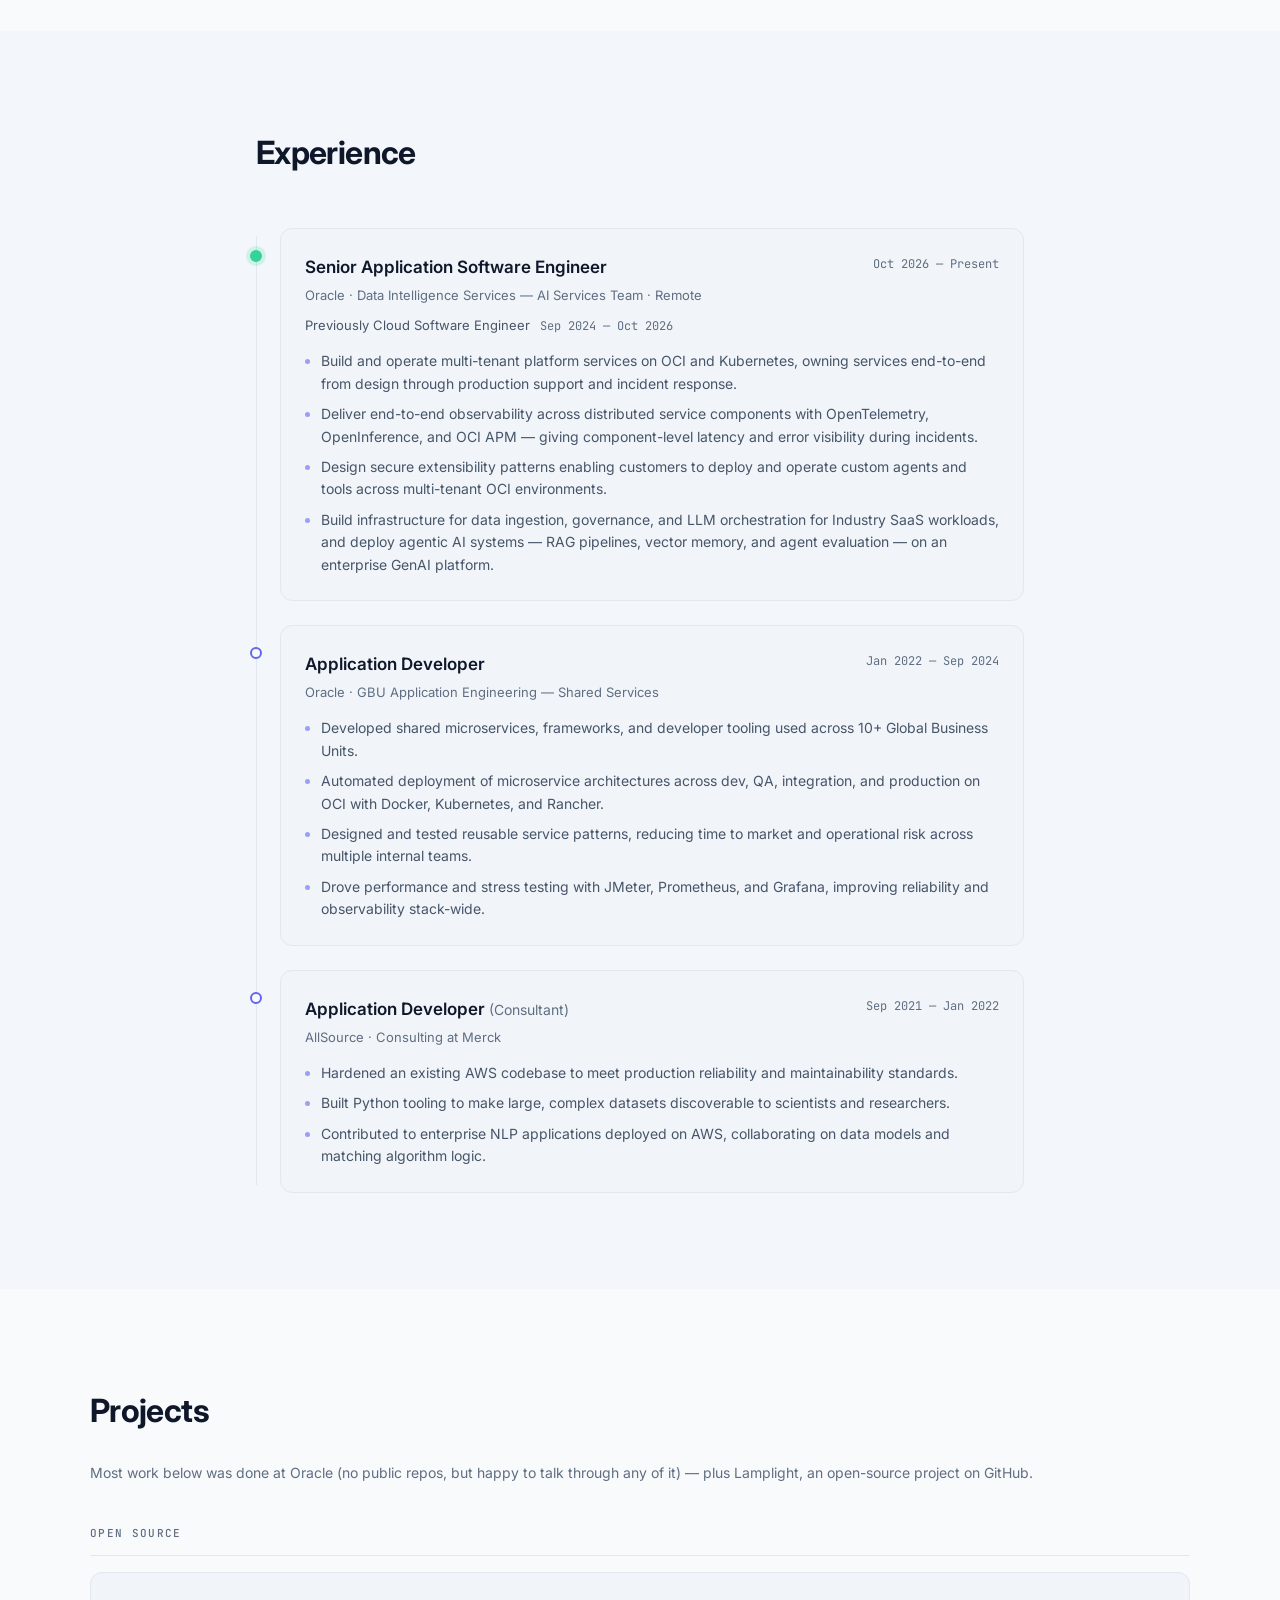
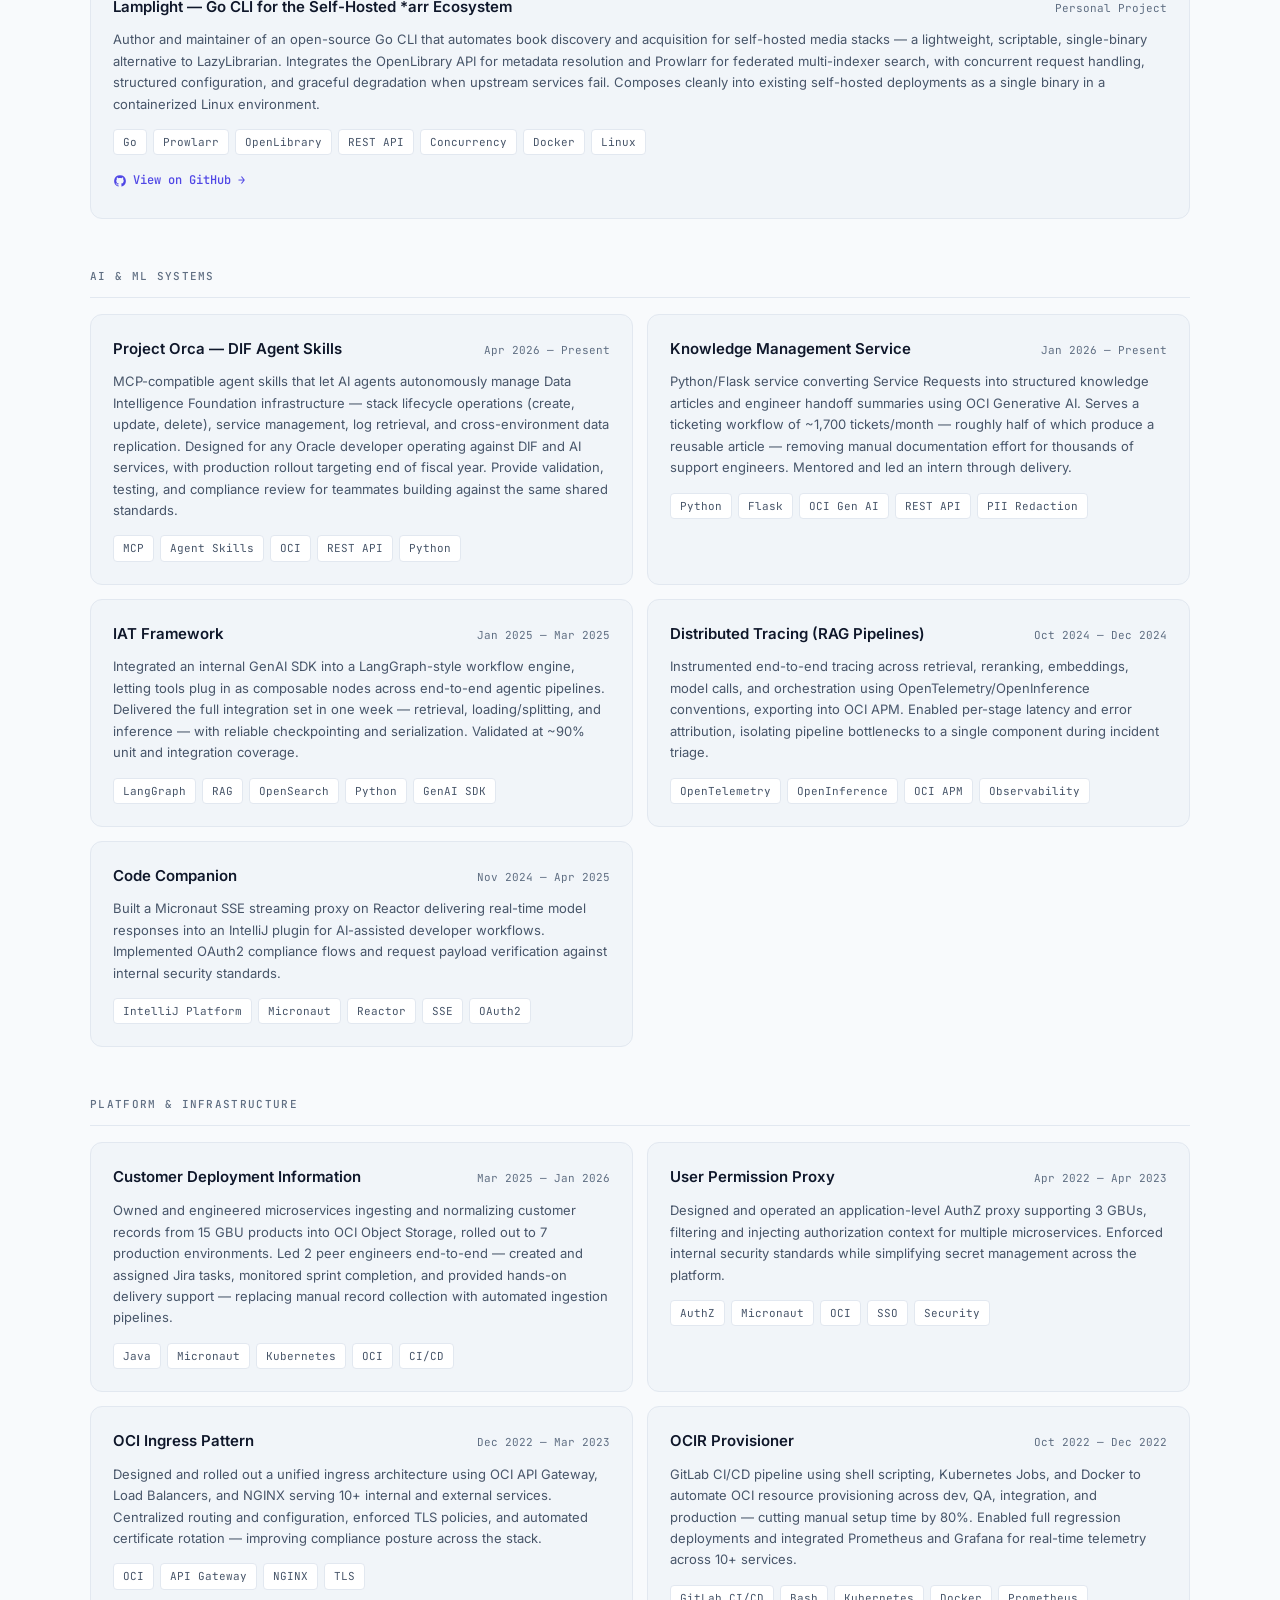
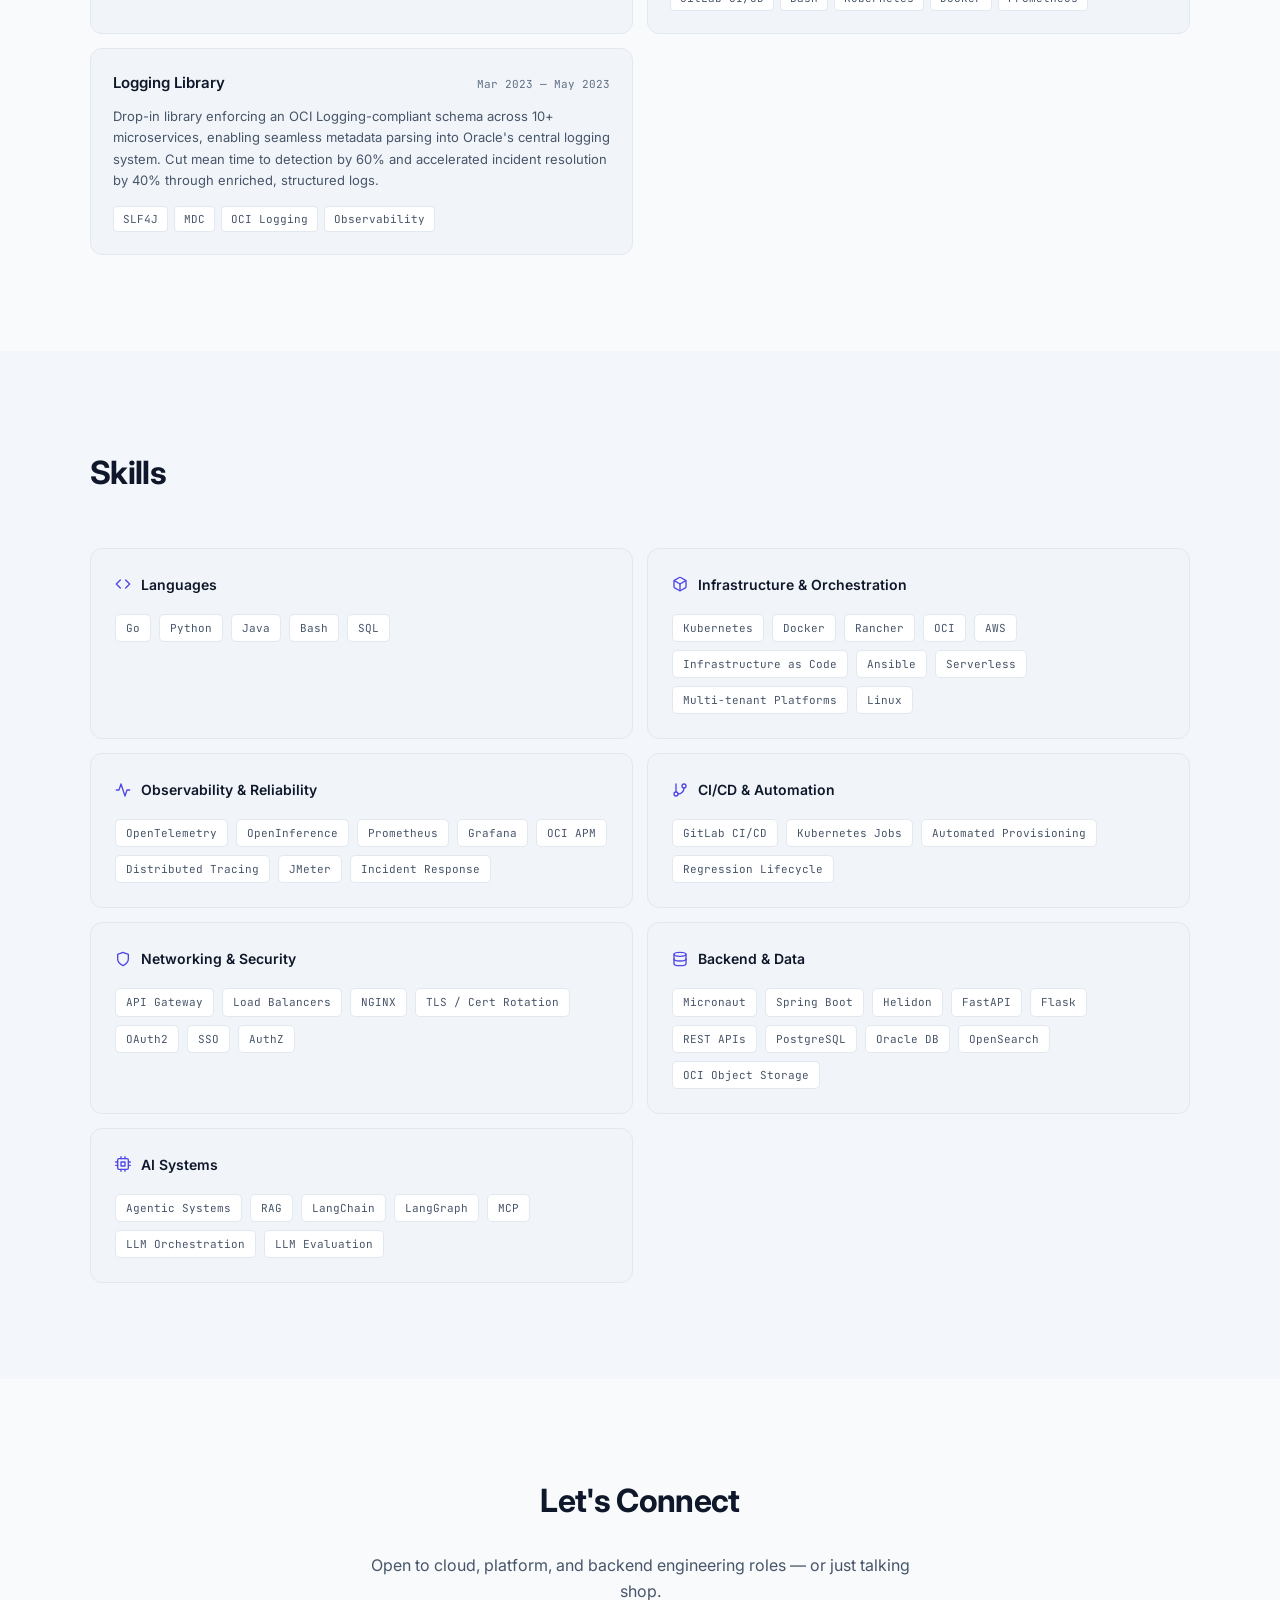
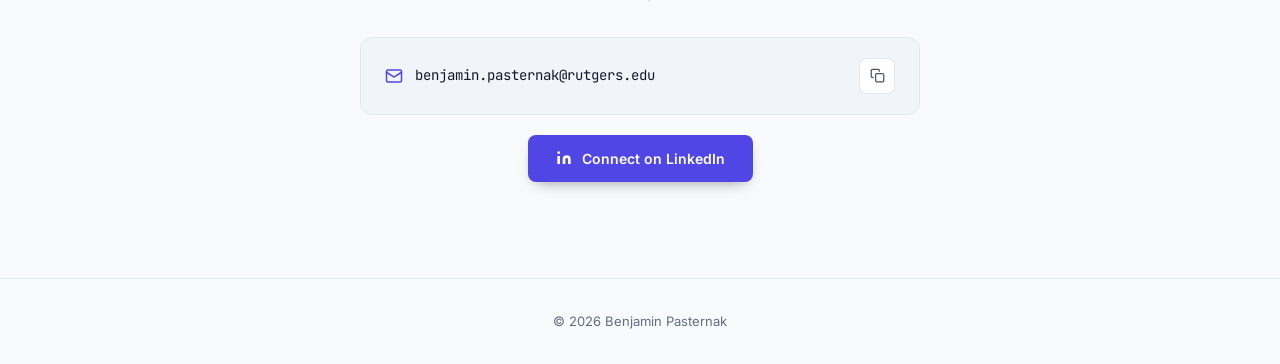
==== commit 915de275: "Update title to Senior Application Software Engineer and polish site - Show promotion: Senior Applic" ====
--- a/index.html
+++ b/index.html
@@ -1,9 +1,20 @@
 <!DOCTYPE html>
-<html lang="en" class="dark">
+<html lang="en" class="dark js">
 <head>
   <meta charset="UTF-8" />
   <meta name="viewport" content="width=device-width, initial-scale=1.0" />
-  <title>Benjamin Pasternak</title>
+  <title>Benjamin Pasternak — Senior Software Engineer</title>
+  <meta name="description" content="Benjamin Pasternak, senior application software engineer at Oracle building multi-tenant platform services, distributed systems, and AI infrastructure on OCI and Kubernetes." />
+  <meta name="theme-color" content="#0a0a0f" />
+  <link rel="icon" href="data:image/svg+xml,%3Csvg xmlns='http://www.w3.org/2000/svg' viewBox='0 0 32 32'%3E%3Crect width='32' height='32' rx='7' fill='%234f46e5'/%3E%3Ctext x='16' y='21' text-anchor='middle' font-family='ui-monospace,Menlo,monospace' font-size='13' font-weight='700' fill='%23fff'%3EBP%3C/text%3E%3C/svg%3E" />
+  <script>
+    (function () {
+      var root = document.documentElement, saved = null
+      try { saved = localStorage.getItem('theme') } catch (e) {}
+      var theme = saved || (window.matchMedia && matchMedia('(prefers-color-scheme: light)').matches ? 'light' : 'dark')
+      root.className = theme + ' js'
+    })()
+  </script>
   <link rel="preconnect" href="https://fonts.googleapis.com" />
   <link rel="preconnect" href="https://fonts.gstatic.com" crossorigin />
   <link href="https://fonts.googleapis.com/css2?family=Inter:wght@300;400;500;600;700;800&family=JetBrains+Mono:wght@400;500;600&display=swap" rel="stylesheet" />
@@ -14,63 +25,64 @@
   <!-- NAV -->
   <header class="nav" id="nav">
     <nav class="nav-inner">
-      <a href="#" class="nav-logo" id="nav-logo-btn">BP</a>
+      <a href="#top" class="nav-logo" id="nav-logo-btn" aria-label="Benjamin Pasternak — back to top">BP</a>
       <ul class="nav-links">
-        <li><button class="nav-link" data-href="#about">About</button></li>
-        <li><button class="nav-link" data-href="#experience">Experience</button></li>
-        <li><button class="nav-link" data-href="#projects">Projects</button></li>
-        <li><button class="nav-link" data-href="#skills">Skills</button></li>
-        <li><button class="nav-link" data-href="#contact">Contact</button></li>
+        <li><a class="nav-link" href="#about">About</a></li>
+        <li><a class="nav-link" href="#experience">Experience</a></li>
+        <li><a class="nav-link" href="#projects">Projects</a></li>
+        <li><a class="nav-link" href="#skills">Skills</a></li>
+        <li><a class="nav-link" href="#contact">Contact</a></li>
       </ul>
       <div class="nav-right">
-        <button class="theme-toggle" id="theme-toggle" aria-label="Toggle theme">
-          <svg class="icon-sun" xmlns="http://www.w3.org/2000/svg" width="18" height="18" viewBox="0 0 24 24" fill="none" stroke="currentColor" stroke-width="2" stroke-linecap="round" stroke-linejoin="round"><circle cx="12" cy="12" r="4"/><path d="M12 2v2M12 20v2M4.93 4.93l1.41 1.41M17.66 17.66l1.41 1.41M2 12h2M20 12h2M6.34 17.66l-1.41 1.41M19.07 4.93l-1.41 1.41"/></svg>
-          <svg class="icon-moon" xmlns="http://www.w3.org/2000/svg" width="18" height="18" viewBox="0 0 24 24" fill="none" stroke="currentColor" stroke-width="2" stroke-linecap="round" stroke-linejoin="round"><path d="M21 12.79A9 9 0 1 1 11.21 3 7 7 0 0 0 21 12.79z"/></svg>
+        <button class="theme-toggle" id="theme-toggle" aria-label="Switch to light theme">
+          <svg aria-hidden="true" class="icon-sun" xmlns="http://www.w3.org/2000/svg" width="18" height="18" viewBox="0 0 24 24" fill="none" stroke="currentColor" stroke-width="2" stroke-linecap="round" stroke-linejoin="round"><circle cx="12" cy="12" r="4"/><path d="M12 2v2M12 20v2M4.93 4.93l1.41 1.41M17.66 17.66l1.41 1.41M2 12h2M20 12h2M6.34 17.66l-1.41 1.41M19.07 4.93l-1.41 1.41"/></svg>
+          <svg aria-hidden="true" class="icon-moon" xmlns="http://www.w3.org/2000/svg" width="18" height="18" viewBox="0 0 24 24" fill="none" stroke="currentColor" stroke-width="2" stroke-linecap="round" stroke-linejoin="round"><path d="M21 12.79A9 9 0 1 1 11.21 3 7 7 0 0 0 21 12.79z"/></svg>
         </button>
-        <button class="nav-hamburger" id="nav-hamburger" aria-label="Menu">
-          <svg class="icon-menu" xmlns="http://www.w3.org/2000/svg" width="22" height="22" viewBox="0 0 24 24" fill="none" stroke="currentColor" stroke-width="2" stroke-linecap="round" stroke-linejoin="round"><line x1="3" y1="12" x2="21" y2="12"/><line x1="3" y1="6" x2="21" y2="6"/><line x1="3" y1="18" x2="21" y2="18"/></svg>
-          <svg class="icon-x" xmlns="http://www.w3.org/2000/svg" width="22" height="22" viewBox="0 0 24 24" fill="none" stroke="currentColor" stroke-width="2" stroke-linecap="round" stroke-linejoin="round" style="display:none"><line x1="18" y1="6" x2="6" y2="18"/><line x1="6" y1="6" x2="18" y2="18"/></svg>
+        <button class="nav-hamburger" id="nav-hamburger" aria-label="Open menu" aria-expanded="false" aria-controls="nav-mobile">
+          <svg aria-hidden="true" class="icon-menu" xmlns="http://www.w3.org/2000/svg" width="22" height="22" viewBox="0 0 24 24" fill="none" stroke="currentColor" stroke-width="2" stroke-linecap="round" stroke-linejoin="round"><line x1="3" y1="12" x2="21" y2="12"/><line x1="3" y1="6" x2="21" y2="6"/><line x1="3" y1="18" x2="21" y2="18"/></svg>
+          <svg aria-hidden="true" class="icon-x" xmlns="http://www.w3.org/2000/svg" width="22" height="22" viewBox="0 0 24 24" fill="none" stroke="currentColor" stroke-width="2" stroke-linecap="round" stroke-linejoin="round" style="display:none"><line x1="18" y1="6" x2="6" y2="18"/><line x1="6" y1="6" x2="18" y2="18"/></svg>
         </button>
       </div>
     </nav>
     <div class="nav-mobile" id="nav-mobile">
       <ul>
-        <li><button class="nav-link" data-href="#about">About</button></li>
-        <li><button class="nav-link" data-href="#experience">Experience</button></li>
-        <li><button class="nav-link" data-href="#projects">Projects</button></li>
-        <li><button class="nav-link" data-href="#skills">Skills</button></li>
-        <li><button class="nav-link" data-href="#contact">Contact</button></li>
+        <li><a class="nav-link" href="#about">About</a></li>
+        <li><a class="nav-link" href="#experience">Experience</a></li>
+        <li><a class="nav-link" href="#projects">Projects</a></li>
+        <li><a class="nav-link" href="#skills">Skills</a></li>
+        <li><a class="nav-link" href="#contact">Contact</a></li>
       </ul>
     </div>
   </header>
 
   <!-- HERO -->
-  <section class="hero">
+  <section class="hero" id="top">
     <div class="hero-bg-radial"></div>
     <div class="hero-bg-grid"></div>
     <div class="hero-content">
       <div class="hero-photo-wrap fade-up" style="--delay:0s">
-        <img src="profile.jpeg" alt="Benjamin Pasternak" class="hero-photo"
+        <img src="profile.jpeg" alt="Benjamin Pasternak" class="hero-photo" width="128" height="128" fetchpriority="high"
           onerror="this.style.display='none';this.nextElementSibling.style.display='flex'" />
         <div class="hero-photo-fallback">BP</div>
       </div>
       <h1 class="hero-name fade-up" style="--delay:0.15s">Benjamin Pasternak</h1>
       <div class="hero-typing-wrap fade-up" style="--delay:0.3s">
-        <span class="hero-typing" id="hero-typing"></span><span class="hero-cursor"></span>
+        <span class="sr-only">Senior Software Engineer</span>
+        <span class="hero-typing" id="hero-typing" aria-hidden="true">Senior Software Engineer</span><span class="hero-cursor" aria-hidden="true"></span>
       </div>
       <p class="hero-tagline fade-up" style="--delay:0.45s">
         Building and operating multi-tenant cloud platforms and distributed systems at production scale — with a recent focus on AI infrastructure.
       </p>
       <div class="hero-location fade-up" style="--delay:0.55s">
-        <span>📍</span><span>Tempe, AZ — Open to Remote</span>
+        <svg xmlns="http://www.w3.org/2000/svg" width="14" height="14" viewBox="0 0 24 24" fill="none" stroke="currentColor" stroke-width="2" stroke-linecap="round" stroke-linejoin="round" aria-hidden="true"><path d="M20 10c0 6-8 12-8 12s-8-6-8-12a8 8 0 0 1 16 0Z"/><circle cx="12" cy="10" r="3"/></svg><span>Tempe, AZ — Open to Remote</span>
       </div>
       <div class="hero-ctas fade-up" style="--delay:0.65s">
-        <button class="btn-primary" data-href="#experience">View My Work</button>
-        <button class="btn-ghost" data-href="#contact">Get In Touch</button>
-      </div>
-    </div>
-    <div class="hero-scroll-cue">
-      <svg xmlns="http://www.w3.org/2000/svg" width="20" height="20" viewBox="0 0 24 24" fill="none" stroke="currentColor" stroke-width="2" stroke-linecap="round" stroke-linejoin="round"><polyline points="6 9 12 15 18 9"/></svg>
+        <a class="btn-primary" href="#experience">View My Work</a>
+        <a class="btn-ghost" href="#contact">Get In Touch</a>
+      </div>
+    </div>
+    <div class="hero-scroll-cue" aria-hidden="true">
+      <svg aria-hidden="true" xmlns="http://www.w3.org/2000/svg" width="20" height="20" viewBox="0 0 24 24" fill="none" stroke="currentColor" stroke-width="2" stroke-linecap="round" stroke-linejoin="round"><polyline points="6 9 12 15 18 9"/></svg>
     </div>
   </section>
 
@@ -79,15 +91,14 @@
     <div class="container-wide">
       <div class="about-grid reveal">
         <div class="about-photo-side">
-          <img src="profile.jpeg" alt="Benjamin Pasternak" class="about-photo"
+          <img src="profile.jpeg" alt="" class="about-photo" width="240" height="240" loading="lazy"
             onerror="this.style.display='none';this.nextElementSibling.style.display='flex'" />
           <div class="about-photo-fallback">BP</div>
         </div>
         <div class="about-text-side">
-          <p class="section-eyebrow">About</p>
-          <h2 class="section-heading">Benjamin Pasternak</h2>
+          <h2 class="section-heading">About</h2>
           <p class="body-text">
-            Cloud software engineer at Oracle with 4+ years building and operating multi-tenant platform
+            Senior application software engineer at Oracle with 4+ years building and operating multi-tenant platform
             services and distributed systems at production scale. On the AI Services team, I own services
             end-to-end — from design through production support and incident response — across multi-tenant
             OCI and Kubernetes environments.
@@ -109,11 +120,11 @@
           </div>
           <div class="about-links">
             <a href="https://www.linkedin.com/in/benjamin-pasternak/" target="_blank" rel="noopener" class="about-link">
-              <svg xmlns="http://www.w3.org/2000/svg" width="15" height="15" viewBox="0 0 24 24" fill="currentColor"><path d="M16 8a6 6 0 0 1 6 6v7h-4v-7a2 2 0 0 0-2-2 2 2 0 0 0-2 2v7h-4v-7a6 6 0 0 1 6-6z"/><rect x="2" y="9" width="4" height="12"/><circle cx="4" cy="4" r="2"/></svg>
+              <svg aria-hidden="true" xmlns="http://www.w3.org/2000/svg" width="15" height="15" viewBox="0 0 24 24" fill="currentColor"><path d="M16 8a6 6 0 0 1 6 6v7h-4v-7a2 2 0 0 0-2-2 2 2 0 0 0-2 2v7h-4v-7a6 6 0 0 1 6-6z"/><rect x="2" y="9" width="4" height="12"/><circle cx="4" cy="4" r="2"/></svg>
               LinkedIn
             </a>
             <a href="https://github.com/intransigent-iconoclast" target="_blank" rel="noopener" class="about-link">
-              <svg xmlns="http://www.w3.org/2000/svg" width="15" height="15" viewBox="0 0 24 24" fill="currentColor"><path d="M12 2A10 10 0 0 0 8.84 21.5c.5.08.66-.23.66-.5v-1.69c-2.77.6-3.36-1.34-3.36-1.34-.46-1.16-1.11-1.47-1.11-1.47-.91-.62.07-.6.07-.6 1 .07 1.53 1.03 1.53 1.03.87 1.52 2.34 1.07 2.91.83.09-.65.35-1.09.63-1.34-2.22-.25-4.55-1.11-4.55-4.92 0-1.11.38-2 1.03-2.71-.1-.25-.45-1.29.1-2.64 0 0 .84-.27 2.75 1.02.79-.22 1.65-.33 2.5-.33.85 0 1.71.11 2.5.33 1.91-1.29 2.75-1.02 2.75-1.02.55 1.35.2 2.39.1 2.64.65.71 1.03 1.6 1.03 2.71 0 3.82-2.34 4.66-4.57 4.91.36.31.69.92.69 1.85V21c0 .27.16.59.67.5A10 10 0 0 0 12 2z"/></svg>
+              <svg aria-hidden="true" xmlns="http://www.w3.org/2000/svg" width="15" height="15" viewBox="0 0 24 24" fill="currentColor"><path d="M12 2A10 10 0 0 0 8.84 21.5c.5.08.66-.23.66-.5v-1.69c-2.77.6-3.36-1.34-3.36-1.34-.46-1.16-1.11-1.47-1.11-1.47-.91-.62.07-.6.07-.6 1 .07 1.53 1.03 1.53 1.03.87 1.52 2.34 1.07 2.91.83.09-.65.35-1.09.63-1.34-2.22-.25-4.55-1.11-4.55-4.92 0-1.11.38-2 1.03-2.71-.1-.25-.45-1.29.1-2.64 0 0 .84-.27 2.75 1.02.79-.22 1.65-.33 2.5-.33.85 0 1.71.11 2.5.33 1.91-1.29 2.75-1.02 2.75-1.02.55 1.35.2 2.39.1 2.64.65.71 1.03 1.6 1.03 2.71 0 3.82-2.34 4.66-4.57 4.91.36.31.69.92.69 1.85V21c0 .27.16.59.67.5A10 10 0 0 0 12 2z"/></svg>
               GitHub
             </a>
           </div>
@@ -125,7 +136,6 @@
   <!-- EXPERIENCE -->
   <section class="section section-alt" id="experience">
     <div class="container">
-      <p class="section-eyebrow reveal">Career</p>
       <h2 class="section-heading reveal">Experience</h2>
       <div class="timeline">
         <div class="timeline-line"></div>
@@ -135,11 +145,12 @@
           <div class="exp-card">
             <div class="exp-card-header">
               <div>
-                <h3 class="exp-role">Cloud Software Engineer</h3>
+                <h3 class="exp-role">Senior Application Software Engineer</h3>
                 <p class="exp-team">Oracle · Data Intelligence Services — AI Services Team · Remote</p>
               </div>
-              <span class="exp-date">Sep 2024 — Present</span>
-            </div>
+              <span class="exp-date">Oct 2026 — Present</span>
+            </div>
+            <p class="exp-prev">Previously Cloud Software Engineer <span class="exp-prev-date">Sep 2024 — Oct 2026</span></p>
             <ul class="exp-bullets">
               <li>Build and operate multi-tenant platform services on OCI and Kubernetes, owning services end-to-end from design through production support and incident response.</li>
               <li>Deliver end-to-end observability across distributed service components with OpenTelemetry, OpenInference, and OCI APM — giving component-level latency and error visibility during incidents.</li>
@@ -193,7 +204,6 @@
   <!-- PROJECTS -->
   <section class="section" id="projects">
     <div class="container-wide">
-      <p class="section-eyebrow reveal">Work</p>
       <h2 class="section-heading reveal">Projects</h2>
       <p class="projects-note reveal">Most work below was done at Oracle (no public repos, but happy to talk through any of it) — plus Lamplight, an open-source project on GitHub.</p>
 
@@ -210,8 +220,8 @@
             <div class="project-tags">
               <span class="tag">Go</span><span class="tag">Prowlarr</span><span class="tag">OpenLibrary</span><span class="tag">REST API</span><span class="tag">Concurrency</span><span class="tag">Docker</span><span class="tag">Linux</span>
             </div>
-            <a href="https://github.com/intransigent-iconoclast" target="_blank" rel="noopener" class="project-link">
-              <svg xmlns="http://www.w3.org/2000/svg" width="14" height="14" viewBox="0 0 24 24" fill="currentColor"><path d="M12 2A10 10 0 0 0 8.84 21.5c.5.08.66-.23.66-.5v-1.69c-2.77.6-3.36-1.34-3.36-1.34-.46-1.16-1.11-1.47-1.11-1.47-.91-.62.07-.6.07-.6 1 .07 1.53 1.03 1.53 1.03.87 1.52 2.34 1.07 2.91.83.09-.65.35-1.09.63-1.34-2.22-.25-4.55-1.11-4.55-4.92 0-1.11.38-2 1.03-2.71-.1-.25-.45-1.29.1-2.64 0 0 .84-.27 2.75 1.02.79-.22 1.65-.33 2.5-.33.85 0 1.71.11 2.5.33 1.91-1.29 2.75-1.02 2.75-1.02.55 1.35.2 2.39.1 2.64.65.71 1.03 1.6 1.03 2.71 0 3.82-2.34 4.66-4.57 4.91.36.31.69.92.69 1.85V21c0 .27.16.59.67.5A10 10 0 0 0 12 2z"/></svg>
+            <a href="https://github.com/intransigent-iconoclast/lamplight-cli" target="_blank" rel="noopener" class="project-link">
+              <svg aria-hidden="true" xmlns="http://www.w3.org/2000/svg" width="14" height="14" viewBox="0 0 24 24" fill="currentColor"><path d="M12 2A10 10 0 0 0 8.84 21.5c.5.08.66-.23.66-.5v-1.69c-2.77.6-3.36-1.34-3.36-1.34-.46-1.16-1.11-1.47-1.11-1.47-.91-.62.07-.6.07-.6 1 .07 1.53 1.03 1.53 1.03.87 1.52 2.34 1.07 2.91.83.09-.65.35-1.09.63-1.34-2.22-.25-4.55-1.11-4.55-4.92 0-1.11.38-2 1.03-2.71-.1-.25-.45-1.29.1-2.64 0 0 .84-.27 2.75 1.02.79-.22 1.65-.33 2.5-.33.85 0 1.71.11 2.5.33 1.91-1.29 2.75-1.02 2.75-1.02.55 1.35.2 2.39.1 2.64.65.71 1.03 1.6 1.03 2.71 0 3.82-2.34 4.66-4.57 4.91.36.31.69.92.69 1.85V21c0 .27.16.59.67.5A10 10 0 0 0 12 2z"/></svg>
               View on GitHub →
             </a>
           </div>
@@ -348,14 +358,13 @@
   <!-- SKILLS -->
   <section class="section section-alt" id="skills">
     <div class="container-wide">
-      <p class="section-eyebrow reveal">Expertise</p>
       <h2 class="section-heading reveal">Skills</h2>
       <div class="skills-grid">
 
         <div class="skill-card reveal">
           <div class="skill-card-header">
             <div class="skill-icon">
-              <svg xmlns="http://www.w3.org/2000/svg" width="16" height="16" viewBox="0 0 24 24" fill="none" stroke="currentColor" stroke-width="2" stroke-linecap="round" stroke-linejoin="round"><polyline points="16 18 22 12 16 6"/><polyline points="8 6 2 12 8 18"/></svg>
+              <svg aria-hidden="true" xmlns="http://www.w3.org/2000/svg" width="16" height="16" viewBox="0 0 24 24" fill="none" stroke="currentColor" stroke-width="2" stroke-linecap="round" stroke-linejoin="round"><polyline points="16 18 22 12 16 6"/><polyline points="8 6 2 12 8 18"/></svg>
             </div>
             <h3 class="skill-card-title">Languages</h3>
           </div>
@@ -371,7 +380,7 @@
         <div class="skill-card reveal">
           <div class="skill-card-header">
             <div class="skill-icon">
-              <svg xmlns="http://www.w3.org/2000/svg" width="16" height="16" viewBox="0 0 24 24" fill="none" stroke="currentColor" stroke-width="2" stroke-linecap="round" stroke-linejoin="round"><path d="M21 16V8a2 2 0 0 0-1-1.73l-7-4a2 2 0 0 0-2 0l-7 4A2 2 0 0 0 3 8v8a2 2 0 0 0 1 1.73l7 4a2 2 0 0 0 2 0l7-4A2 2 0 0 0 21 16z"/><polyline points="3.27 6.96 12 12.01 20.73 6.96"/><line x1="12" y1="22.08" x2="12" y2="12"/></svg>
+              <svg aria-hidden="true" xmlns="http://www.w3.org/2000/svg" width="16" height="16" viewBox="0 0 24 24" fill="none" stroke="currentColor" stroke-width="2" stroke-linecap="round" stroke-linejoin="round"><path d="M21 16V8a2 2 0 0 0-1-1.73l-7-4a2 2 0 0 0-2 0l-7 4A2 2 0 0 0 3 8v8a2 2 0 0 0 1 1.73l7 4a2 2 0 0 0 2 0l7-4A2 2 0 0 0 21 16z"/><polyline points="3.27 6.96 12 12.01 20.73 6.96"/><line x1="12" y1="22.08" x2="12" y2="12"/></svg>
             </div>
             <h3 class="skill-card-title">Infrastructure &amp; Orchestration</h3>
           </div>
@@ -392,7 +401,7 @@
         <div class="skill-card reveal">
           <div class="skill-card-header">
             <div class="skill-icon">
-              <svg xmlns="http://www.w3.org/2000/svg" width="16" height="16" viewBox="0 0 24 24" fill="none" stroke="currentColor" stroke-width="2" stroke-linecap="round" stroke-linejoin="round"><polyline points="22 12 18 12 15 21 9 3 6 12 2 12"/></svg>
+              <svg aria-hidden="true" xmlns="http://www.w3.org/2000/svg" width="16" height="16" viewBox="0 0 24 24" fill="none" stroke="currentColor" stroke-width="2" stroke-linecap="round" stroke-linejoin="round"><polyline points="22 12 18 12 15 21 9 3 6 12 2 12"/></svg>
             </div>
             <h3 class="skill-card-title">Observability &amp; Reliability</h3>
           </div>
@@ -411,7 +420,7 @@
         <div class="skill-card reveal">
           <div class="skill-card-header">
             <div class="skill-icon">
-              <svg xmlns="http://www.w3.org/2000/svg" width="16" height="16" viewBox="0 0 24 24" fill="none" stroke="currentColor" stroke-width="2" stroke-linecap="round" stroke-linejoin="round"><line x1="6" y1="3" x2="6" y2="15"/><circle cx="18" cy="6" r="3"/><circle cx="6" cy="18" r="3"/><path d="M18 9a9 9 0 0 1-9 9"/></svg>
+              <svg aria-hidden="true" xmlns="http://www.w3.org/2000/svg" width="16" height="16" viewBox="0 0 24 24" fill="none" stroke="currentColor" stroke-width="2" stroke-linecap="round" stroke-linejoin="round"><line x1="6" y1="3" x2="6" y2="15"/><circle cx="18" cy="6" r="3"/><circle cx="6" cy="18" r="3"/><path d="M18 9a9 9 0 0 1-9 9"/></svg>
             </div>
             <h3 class="skill-card-title">CI/CD &amp; Automation</h3>
           </div>
@@ -426,7 +435,7 @@
         <div class="skill-card reveal">
           <div class="skill-card-header">
             <div class="skill-icon">
-              <svg xmlns="http://www.w3.org/2000/svg" width="16" height="16" viewBox="0 0 24 24" fill="none" stroke="currentColor" stroke-width="2" stroke-linecap="round" stroke-linejoin="round"><path d="M12 22s8-4 8-10V5l-8-3-8 3v7c0 6 8 10 8 10z"/></svg>
+              <svg aria-hidden="true" xmlns="http://www.w3.org/2000/svg" width="16" height="16" viewBox="0 0 24 24" fill="none" stroke="currentColor" stroke-width="2" stroke-linecap="round" stroke-linejoin="round"><path d="M12 22s8-4 8-10V5l-8-3-8 3v7c0 6 8 10 8 10z"/></svg>
             </div>
             <h3 class="skill-card-title">Networking &amp; Security</h3>
           </div>
@@ -444,7 +453,7 @@
         <div class="skill-card reveal">
           <div class="skill-card-header">
             <div class="skill-icon">
-              <svg xmlns="http://www.w3.org/2000/svg" width="16" height="16" viewBox="0 0 24 24" fill="none" stroke="currentColor" stroke-width="2" stroke-linecap="round" stroke-linejoin="round"><ellipse cx="12" cy="5" rx="9" ry="3"/><path d="M21 12c0 1.66-4 3-9 3s-9-1.34-9-3"/><path d="M3 5v14c0 1.66 4 3 9 3s9-1.34 9-3V5"/></svg>
+              <svg aria-hidden="true" xmlns="http://www.w3.org/2000/svg" width="16" height="16" viewBox="0 0 24 24" fill="none" stroke="currentColor" stroke-width="2" stroke-linecap="round" stroke-linejoin="round"><ellipse cx="12" cy="5" rx="9" ry="3"/><path d="M21 12c0 1.66-4 3-9 3s-9-1.34-9-3"/><path d="M3 5v14c0 1.66 4 3 9 3s9-1.34 9-3V5"/></svg>
             </div>
             <h3 class="skill-card-title">Backend &amp; Data</h3>
           </div>
@@ -465,7 +474,7 @@
         <div class="skill-card reveal">
           <div class="skill-card-header">
             <div class="skill-icon">
-              <svg xmlns="http://www.w3.org/2000/svg" width="16" height="16" viewBox="0 0 24 24" fill="none" stroke="currentColor" stroke-width="2" stroke-linecap="round" stroke-linejoin="round"><rect x="4" y="4" width="16" height="16" rx="2"/><rect x="9" y="9" width="6" height="6"/><line x1="9" y1="1" x2="9" y2="4"/><line x1="15" y1="1" x2="15" y2="4"/><line x1="9" y1="20" x2="9" y2="23"/><line x1="15" y1="20" x2="15" y2="23"/><line x1="20" y1="9" x2="23" y2="9"/><line x1="20" y1="14" x2="23" y2="14"/><line x1="1" y1="9" x2="4" y2="9"/><line x1="1" y1="14" x2="4" y2="14"/></svg>
+              <svg aria-hidden="true" xmlns="http://www.w3.org/2000/svg" width="16" height="16" viewBox="0 0 24 24" fill="none" stroke="currentColor" stroke-width="2" stroke-linecap="round" stroke-linejoin="round"><rect x="4" y="4" width="16" height="16" rx="2"/><rect x="9" y="9" width="6" height="6"/><line x1="9" y1="1" x2="9" y2="4"/><line x1="15" y1="1" x2="15" y2="4"/><line x1="9" y1="20" x2="9" y2="23"/><line x1="15" y1="20" x2="15" y2="23"/><line x1="20" y1="9" x2="23" y2="9"/><line x1="20" y1="14" x2="23" y2="14"/><line x1="1" y1="9" x2="4" y2="9"/><line x1="1" y1="14" x2="4" y2="14"/></svg>
             </div>
             <h3 class="skill-card-title">AI Systems</h3>
           </div>
@@ -487,26 +496,25 @@
   <!-- CONTACT -->
   <section class="section" id="contact">
     <div class="container-narrow">
-      <p class="section-eyebrow reveal" style="text-align:center">Get In Touch</p>
       <h2 class="section-heading reveal" style="text-align:center">Let's Connect</h2>
       <p class="contact-sub reveal">Open to cloud, platform, and backend engineering roles — or just talking shop.</p>
 
       <div class="email-card reveal">
         <div class="email-card-left">
-          <svg xmlns="http://www.w3.org/2000/svg" width="18" height="18" viewBox="0 0 24 24" fill="none" stroke="currentColor" stroke-width="2" stroke-linecap="round" stroke-linejoin="round" class="email-icon"><rect x="2" y="4" width="20" height="16" rx="2"/><path d="m22 7-8.97 5.7a1.94 1.94 0 0 1-2.06 0L2 7"/></svg>
-          <span class="email-text" id="email-display"></span>
+          <svg aria-hidden="true" xmlns="http://www.w3.org/2000/svg" width="18" height="18" viewBox="0 0 24 24" fill="none" stroke="currentColor" stroke-width="2" stroke-linecap="round" stroke-linejoin="round" class="email-icon"><rect x="2" y="4" width="20" height="16" rx="2"/><path d="m22 7-8.97 5.7a1.94 1.94 0 0 1-2.06 0L2 7"/></svg>
+          <a class="email-text" id="email-display" href="#contact">Email address loading…</a>
         </div>
         <div class="copy-btn-wrap">
-          <button class="copy-btn" id="copy-btn" title="Copy email">
-            <svg class="icon-copy" xmlns="http://www.w3.org/2000/svg" width="15" height="15" viewBox="0 0 24 24" fill="none" stroke="currentColor" stroke-width="2" stroke-linecap="round" stroke-linejoin="round"><rect x="9" y="9" width="13" height="13" rx="2" ry="2"/><path d="M5 15H4a2 2 0 0 1-2-2V4a2 2 0 0 1 2-2h9a2 2 0 0 1 2 2v1"/></svg>
-            <svg class="icon-check" xmlns="http://www.w3.org/2000/svg" width="15" height="15" viewBox="0 0 24 24" fill="none" stroke="currentColor" stroke-width="2" stroke-linecap="round" stroke-linejoin="round" style="display:none"><polyline points="20 6 9 17 4 12"/></svg>
+          <button class="copy-btn" id="copy-btn" title="Copy email address" aria-label="Copy email address">
+            <svg aria-hidden="true" class="icon-copy" xmlns="http://www.w3.org/2000/svg" width="15" height="15" viewBox="0 0 24 24" fill="none" stroke="currentColor" stroke-width="2" stroke-linecap="round" stroke-linejoin="round"><rect x="9" y="9" width="13" height="13" rx="2" ry="2"/><path d="M5 15H4a2 2 0 0 1-2-2V4a2 2 0 0 1 2-2h9a2 2 0 0 1 2 2v1"/></svg>
+            <svg aria-hidden="true" class="icon-check" xmlns="http://www.w3.org/2000/svg" width="15" height="15" viewBox="0 0 24 24" fill="none" stroke="currentColor" stroke-width="2" stroke-linecap="round" stroke-linejoin="round" style="display:none"><polyline points="20 6 9 17 4 12"/></svg>
           </button>
-          <div class="copy-tooltip" id="copy-tooltip">Copied!</div>
+          <div class="copy-tooltip" id="copy-tooltip" role="status" aria-live="polite"></div>
         </div>
       </div>
 
       <a href="https://www.linkedin.com/in/benjamin-pasternak/" target="_blank" rel="noopener" class="linkedin-btn reveal">
-        <svg xmlns="http://www.w3.org/2000/svg" width="16" height="16" viewBox="0 0 24 24" fill="currentColor"><path d="M16 8a6 6 0 0 1 6 6v7h-4v-7a2 2 0 0 0-2-2 2 2 0 0 0-2 2v7h-4v-7a6 6 0 0 1 6-6z"/><rect x="2" y="9" width="4" height="12"/><circle cx="4" cy="4" r="2"/></svg>
+        <svg aria-hidden="true" xmlns="http://www.w3.org/2000/svg" width="16" height="16" viewBox="0 0 24 24" fill="currentColor"><path d="M16 8a6 6 0 0 1 6 6v7h-4v-7a2 2 0 0 0-2-2 2 2 0 0 0-2 2v7h-4v-7a6 6 0 0 1 6-6z"/><rect x="2" y="9" width="4" height="12"/><circle cx="4" cy="4" r="2"/></svg>
         Connect on LinkedIn
       </a>
     </div>
--- a/styles.css
+++ b/styles.css
@@ -7,11 +7,15 @@
   --bg-card:        #1a1a24;
   --border:         #2a2a3a;
   --accent:         #6366f1;
+  --accent-text:    #818cf8;
+  --accent-fill:    #4f46e5;
+  --accent-fill-hover: #4338ca;
   --accent-emerald: #34d399;
   --text-primary:   #f1f5f9;
   --text-secondary: #94a3b8;
-  --text-muted:     #64748b;
+  --text-muted:     #7a879c;
   --nav-height:     64px;
+  --shadow-lift:    0 10px 30px -12px rgba(0,0,0,0.6);
   --font-sans:      'Inter', -apple-system, BlinkMacSystemFont, 'Segoe UI', sans-serif;
   --font-mono:      'JetBrains Mono', 'Fira Code', monospace;
 }
@@ -23,14 +27,18 @@
   --border:         #e2e8f0;
   --text-primary:   #0f172a;
   --text-secondary: #475569;
-  --text-muted:     #94a3b8;
+  --text-muted:     #5f6e82;
+  --accent-text:    #4f46e5;
+  --shadow-lift:    0 10px 30px -14px rgba(15,23,42,0.25);
 }
 
 /* =====================
    RESET
    ===================== */
 *, *::before, *::after { box-sizing: border-box; margin: 0; padding: 0; }
-html { scroll-behavior: smooth; }
+html { scroll-behavior: smooth; color-scheme: dark; }
+html.light { color-scheme: light; }
+section[id] { scroll-margin-top: var(--nav-height); }
 body {
   font-family: var(--font-sans);
   background: var(--bg);
@@ -44,6 +52,18 @@
 ul { list-style: none; }
 button { background: none; border: none; cursor: pointer; font-family: inherit; color: inherit; }
 
+::selection { background: rgba(99,102,241,0.35); color: var(--text-primary); }
+:focus-visible {
+  outline: 2px solid var(--accent-text);
+  outline-offset: 3px;
+  border-radius: 4px;
+}
+.sr-only {
+  position: absolute; width: 1px; height: 1px;
+  padding: 0; margin: -1px; overflow: hidden;
+  clip: rect(0,0,0,0); white-space: nowrap; border: 0;
+}
+
 ::-webkit-scrollbar { width: 6px; }
 ::-webkit-scrollbar-track { background: var(--bg); }
 ::-webkit-scrollbar-thumb { background: var(--border); border-radius: 3px; }
@@ -80,7 +100,7 @@
   font-family: var(--font-mono);
   font-size: 13px;
   font-weight: 600;
-  color: var(--accent);
+  color: var(--accent-text);
   letter-spacing: 0.15em;
   text-transform: uppercase;
 }
@@ -96,7 +116,7 @@
   transition: color 0.15s;
   padding: 0;
 }
-.nav-link:hover, .nav-link.active { color: var(--accent); }
+.nav-link:hover, .nav-link.active { color: var(--accent-text); }
 .nav-right { display: flex; align-items: center; gap: 4px; }
 
 .theme-toggle {
@@ -106,7 +126,7 @@
   color: var(--text-secondary);
   transition: color 0.15s, background 0.15s;
 }
-.theme-toggle:hover { color: var(--accent); background: var(--bg-card); }
+.theme-toggle:hover { color: var(--accent-text); background: var(--bg-card); }
 .icon-sun { display: block; }
 .icon-moon { display: none; }
 .light .icon-sun { display: none; }
@@ -130,7 +150,7 @@
 }
 .nav-mobile.open { display: block; }
 .nav-mobile ul { display: flex; flex-direction: column; gap: 16px; }
-.nav-mobile .nav-link { font-size: 15px; }
+.nav-mobile .nav-link { font-size: 15px; display: block; padding: 6px 0; }
 
 /* =====================
    HERO
@@ -138,6 +158,7 @@
 .hero {
   position: relative;
   min-height: 100vh;
+  min-height: 100svh;
   display: flex;
   flex-direction: column;
   align-items: center;
@@ -175,7 +196,8 @@
   object-fit: cover;
   object-position: center top;
   outline: 2px solid var(--accent);
-  box-shadow: 0 0 32px rgba(99,102,241,0.4);
+  outline-offset: 4px;
+  box-shadow: 0 18px 40px -16px rgba(0,0,0,0.55);
   display: block;
 }
 .hero-photo-fallback {
@@ -183,12 +205,13 @@
   width: 128px; height: 128px;
   border-radius: 50%;
   outline: 2px solid var(--accent);
-  box-shadow: 0 0 32px rgba(99,102,241,0.4);
+  outline-offset: 4px;
+  box-shadow: 0 18px 40px -16px rgba(0,0,0,0.55);
   background: var(--bg-card);
   align-items: center; justify-content: center;
   font-family: var(--font-mono);
   font-size: 28px; font-weight: 700;
-  color: var(--accent);
+  color: var(--accent-text);
 }
 
 .hero-name {
@@ -207,12 +230,12 @@
   font-family: var(--font-mono);
   font-size: clamp(16px, 2.5vw, 22px);
   font-weight: 600;
-  color: var(--accent);
+  color: var(--accent-text);
 }
 .hero-cursor {
   display: inline-block;
   width: 2px; height: 20px;
-  background: var(--accent);
+  background: var(--accent-text);
   margin-left: 2px;
   vertical-align: middle;
   animation: blink 1s step-end infinite;
@@ -226,6 +249,7 @@
   line-height: 1.7;
 }
 
+.hero-location svg { color: var(--accent-text); flex-shrink: 0; }
 .hero-location {
   display: inline-flex; align-items: center; gap: 8px;
   padding: 6px 14px;
@@ -242,15 +266,17 @@
   padding: 10px 24px;
   border-radius: 8px;
   font-size: 14px; font-weight: 600;
-  background: var(--accent);
+  background: var(--accent-fill);
   color: #fff;
-  box-shadow: 0 0 20px rgba(99,102,241,0.3);
-  transition: background 0.15s, box-shadow 0.15s;
+  box-shadow: 0 6px 16px -8px rgba(0,0,0,0.5);
+  transition: background 0.15s, box-shadow 0.15s, transform 0.15s;
 }
 .btn-primary:hover {
-  background: #818cf8;
-  box-shadow: 0 0 30px rgba(99,102,241,0.5);
-}
+  background: var(--accent-fill-hover);
+  box-shadow: 0 10px 22px -10px rgba(0,0,0,0.6);
+}
+.btn-primary:active, .btn-ghost:active, .linkedin-btn:active { transform: translateY(1px); }
+.btn-primary, .btn-ghost { display: inline-flex; align-items: center; justify-content: center; }
 .btn-ghost {
   padding: 10px 24px;
   border-radius: 8px;
@@ -265,9 +291,9 @@
 .hero-scroll-cue {
   position: absolute; bottom: 32px; left: 50%; transform: translateX(-50%);
   color: var(--text-muted);
-  animation: bounce 1.8s ease-in-out infinite;
-}
-@keyframes bounce {
+  animation: cue-drift 2.4s cubic-bezier(0.16, 1, 0.3, 1) infinite;
+}
+@keyframes cue-drift {
   0%, 100% { transform: translateX(-50%) translateY(0); }
   50%       { transform: translateX(-50%) translateY(7px); }
 }
@@ -275,7 +301,7 @@
 /* =====================
    FADE-UP (hero entrance)
    ===================== */
-.fade-up {
+.js .fade-up {
   opacity: 0;
   transform: translateY(20px);
   animation: fadeUp 0.6s ease forwards;
@@ -294,14 +320,6 @@
 .container-wide  { max-width: 1100px; margin: 0 auto; }
 .container-narrow{ max-width: 560px;  margin: 0 auto; text-align: center; }
 
-.section-eyebrow {
-  font-family: var(--font-mono);
-  font-size: 11px; font-weight: 500;
-  letter-spacing: 0.15em;
-  text-transform: uppercase;
-  color: var(--text-muted);
-  margin-bottom: 8px;
-}
 .section-heading {
   font-size: clamp(24px, 4vw, 32px);
   font-weight: 700;
@@ -316,12 +334,12 @@
 }
 
 /* Scroll reveal */
-.reveal {
+.js .reveal {
   opacity: 0;
   transform: translateY(20px);
-  transition: opacity 0.5s ease, transform 0.5s ease;
-}
-.reveal.visible { opacity: 1; transform: translateY(0); }
+  transition: opacity 0.6s cubic-bezier(0.16, 1, 0.3, 1), transform 0.6s cubic-bezier(0.16, 1, 0.3, 1);
+}
+.js .reveal.visible { opacity: 1; transform: translateY(0); }
 
 /* =====================
    ABOUT
@@ -339,7 +357,7 @@
   object-fit: cover;
   object-position: center top;
   outline: 1px solid var(--border);
-  box-shadow: 0 0 40px rgba(99,102,241,0.15);
+  box-shadow: var(--shadow-lift);
   display: block;
 }
 .about-photo-fallback {
@@ -351,7 +369,7 @@
   align-items: center; justify-content: center;
   font-family: var(--font-mono);
   font-size: 40px; font-weight: 700;
-  color: var(--accent);
+  color: var(--accent-text);
 }
 .about-text-side { display: flex; flex-direction: column; }
 .about-text-side .section-heading { margin-bottom: 16px; }
@@ -360,16 +378,15 @@
   margin-top: 20px;
   background: var(--bg-surface);
   border: 1px solid var(--border);
-  border-left: 2px solid var(--accent);
-  border-radius: 0 8px 8px 0;
+  border-radius: 8px;
   padding: 16px 20px;
 }
 .callout-label {
   font-family: var(--font-mono);
-  font-size: 10px; font-weight: 500;
+  font-size: 11px; font-weight: 500;
   letter-spacing: 0.15em;
   text-transform: uppercase;
-  color: var(--accent);
+  color: var(--accent-text);
   margin-bottom: 8px;
 }
 .callout-text {
@@ -389,7 +406,7 @@
   background: var(--bg-surface);
   transition: border-color 0.15s, color 0.15s;
 }
-.about-link:hover { border-color: var(--accent); color: var(--accent); }
+.about-link:hover { border-color: var(--accent); color: var(--accent-text); }
 
 /* =====================
    TIMELINE / EXPERIENCE
@@ -415,7 +432,7 @@
 .timeline-dot--current {
   background: var(--accent-emerald);
   border-color: var(--accent-emerald);
-  box-shadow: 0 0 8px rgba(52,211,153,0.5);
+  box-shadow: 0 0 0 4px rgba(52,211,153,0.18);
 }
 
 .exp-card {
@@ -442,6 +459,18 @@
 }
 .exp-consultant { font-size: 14px; font-weight: 400; color: var(--text-muted); }
 .exp-team { font-size: 13px; color: var(--text-muted); }
+.exp-prev {
+  font-size: 13px;
+  color: var(--text-secondary);
+  margin: -6px 0 14px;
+}
+.exp-prev-date {
+  font-family: var(--font-mono);
+  font-size: 12px;
+  color: var(--text-muted);
+  margin-left: 6px;
+  white-space: nowrap;
+}
 .exp-date {
   font-family: var(--font-mono);
   font-size: 12px;
@@ -501,11 +530,11 @@
   display: inline-flex; align-items: center; gap: 6px;
   font-family: var(--font-mono);
   font-size: 12px; font-weight: 500;
-  color: var(--accent);
+  color: var(--accent-text);
   margin-top: 16px;
   transition: gap 0.15s, color 0.15s;
 }
-.project-link:hover { gap: 9px; color: #818cf8; }
+.project-link:hover { gap: 9px; text-decoration: underline; text-underline-offset: 3px; }
 .project-card {
   background: var(--bg-surface);
   border: 1px solid var(--border);
@@ -515,7 +544,7 @@
 }
 .project-card:hover {
   border-color: rgba(99,102,241,0.35);
-  box-shadow: 0 0 20px rgba(99,102,241,0.06);
+  box-shadow: var(--shadow-lift);
 }
 .project-card-header {
   display: flex;
@@ -567,15 +596,12 @@
 }
 .skill-card:hover { border-color: rgba(99,102,241,0.3); }
 .skill-card-header {
-  display: flex; align-items: center; gap: 12px;
+  display: flex; align-items: center; gap: 10px;
   margin-bottom: 18px;
 }
 .skill-icon {
-  width: 32px; height: 32px;
-  border-radius: 8px;
-  background: rgba(99,102,241,0.1);
   display: flex; align-items: center; justify-content: center;
-  color: var(--accent);
+  color: var(--accent-text);
   flex-shrink: 0;
 }
 .skill-card-title { font-size: 14px; font-weight: 600; color: var(--text-primary); }
@@ -591,7 +617,7 @@
   transition: border-color 0.15s, color 0.15s;
   cursor: default;
 }
-.chip:hover { border-color: var(--accent); color: var(--accent); }
+.chip:hover { border-color: var(--accent); color: var(--accent-text); }
 
 /* =====================
    CONTACT
@@ -615,7 +641,8 @@
   text-align: left;
 }
 .email-card-left { display: flex; align-items: center; gap: 12px; }
-.email-icon { color: var(--accent); flex-shrink: 0; }
+.email-icon { color: var(--accent-text); flex-shrink: 0; }
+.email-text:hover { color: var(--accent-text); text-decoration: underline; text-underline-offset: 3px; }
 .email-text {
   font-family: var(--font-mono);
   font-size: 14px;
@@ -631,7 +658,7 @@
   color: var(--text-secondary);
   transition: border-color 0.15s, color 0.15s;
 }
-.copy-btn:hover { border-color: var(--accent); color: var(--accent); }
+.copy-btn:hover { border-color: var(--accent); color: var(--accent-text); }
 .icon-check { color: var(--accent-emerald); }
 .copy-tooltip {
   display: none;
@@ -654,15 +681,15 @@
   display: inline-flex; align-items: center; gap: 10px;
   padding: 12px 28px;
   border-radius: 8px;
-  background: var(--accent);
+  background: var(--accent-fill);
   color: #fff;
   font-size: 14px; font-weight: 600;
-  box-shadow: 0 0 20px rgba(99,102,241,0.3);
-  transition: background 0.15s, box-shadow 0.15s;
+  box-shadow: 0 6px 16px -8px rgba(0,0,0,0.5);
+  transition: background 0.15s, box-shadow 0.15s, transform 0.15s;
 }
 .linkedin-btn:hover {
-  background: #818cf8;
-  box-shadow: 0 0 30px rgba(99,102,241,0.5);
+  background: var(--accent-fill-hover);
+  box-shadow: 0 10px 22px -10px rgba(0,0,0,0.6);
 }
 
 /* =====================
@@ -700,3 +727,9 @@
   .btn-primary, .btn-ghost { width: 100%; text-align: center; }
   .project-card-header { flex-direction: column; gap: 4px; }
 }
+
+@media (prefers-reduced-motion: reduce) {
+  html { scroll-behavior: auto; }
+  *, *::before, *::after { animation: none !important; transition: none !important; }
+  .js .fade-up, .js .reveal { opacity: 1; transform: none; }
+}
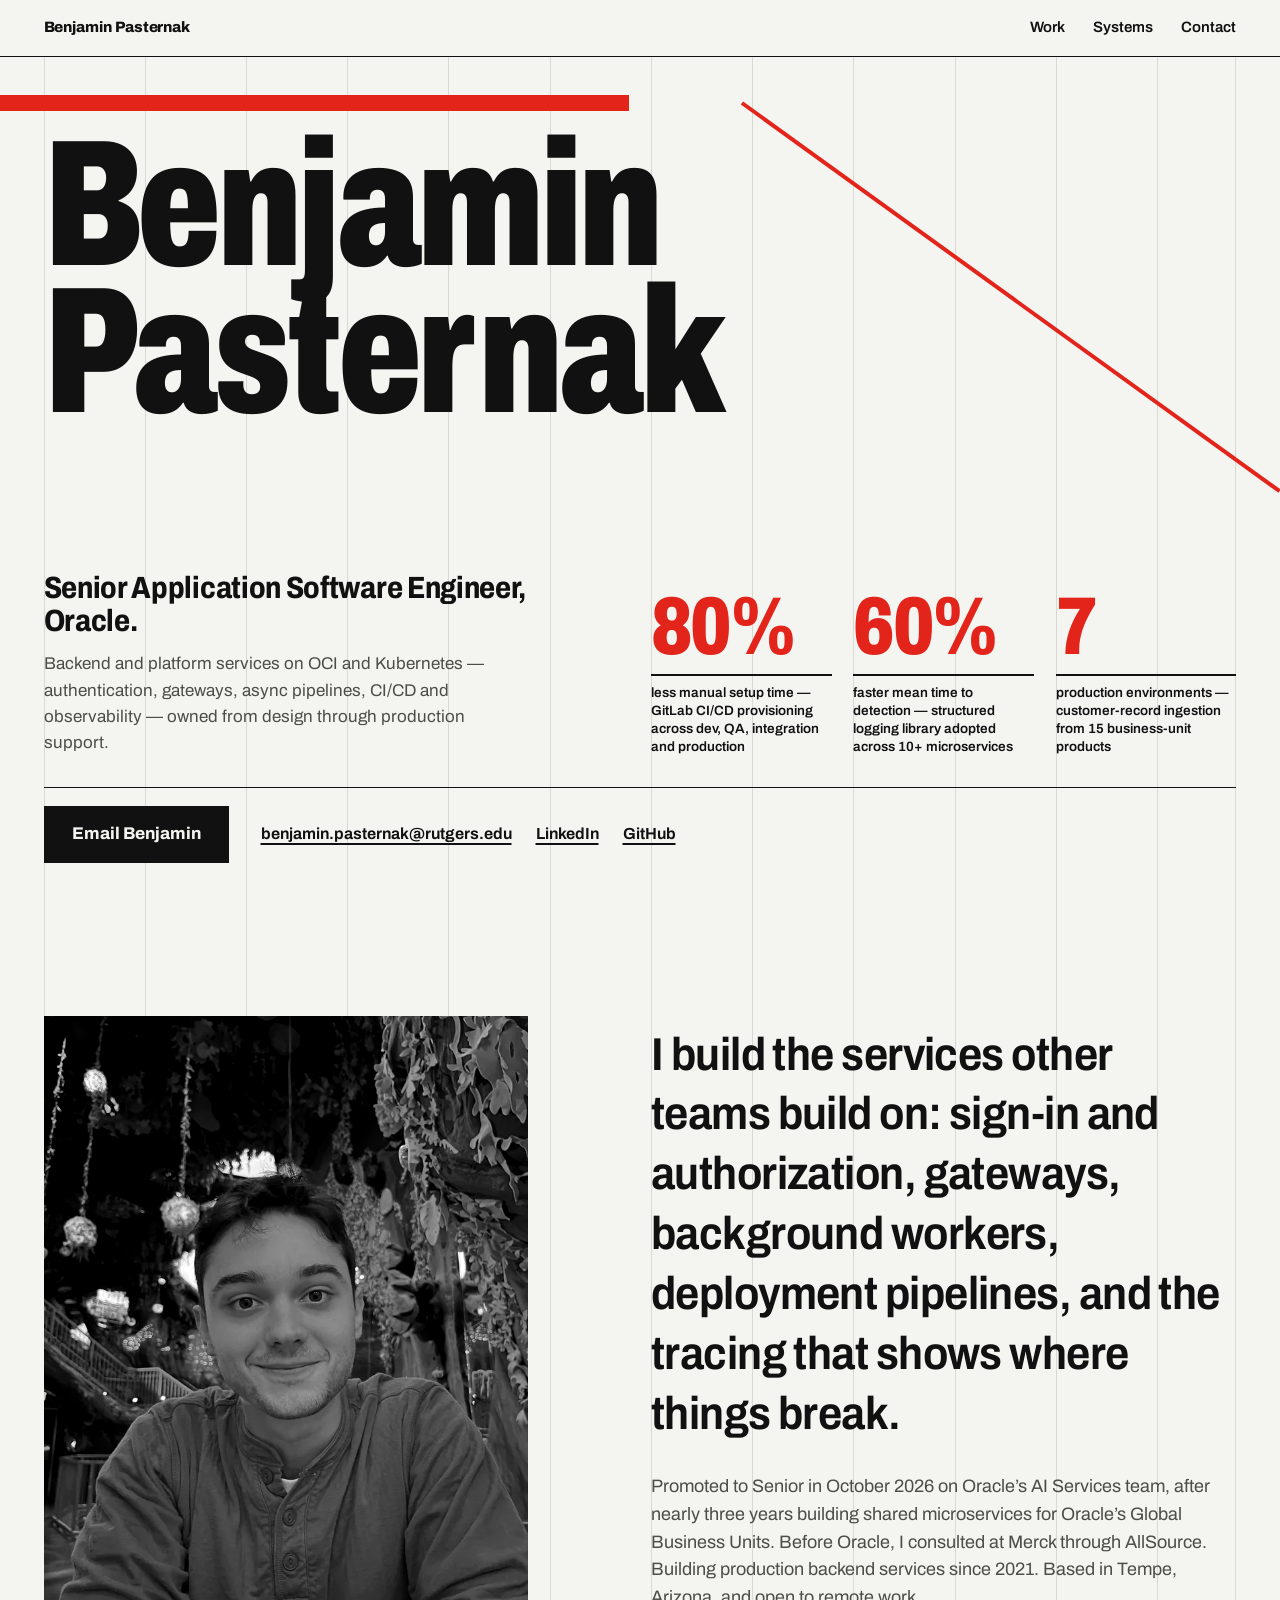
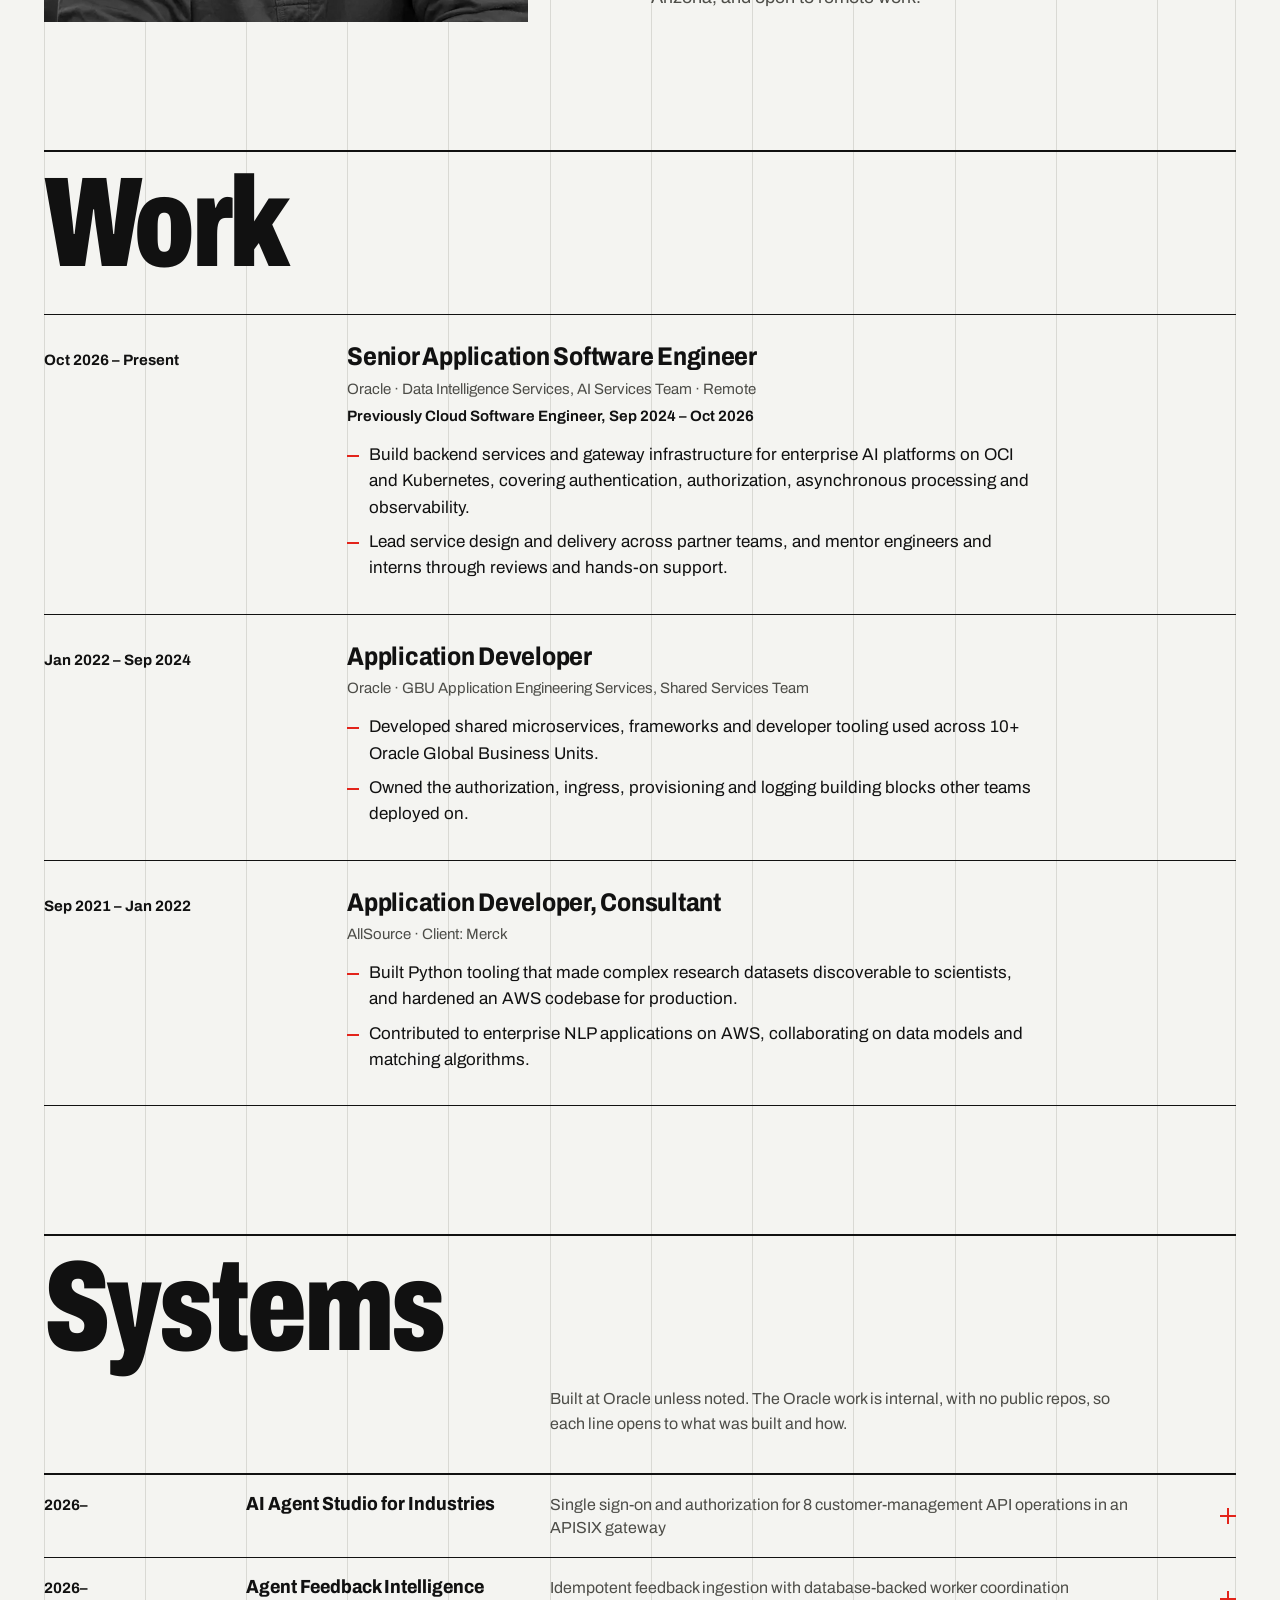
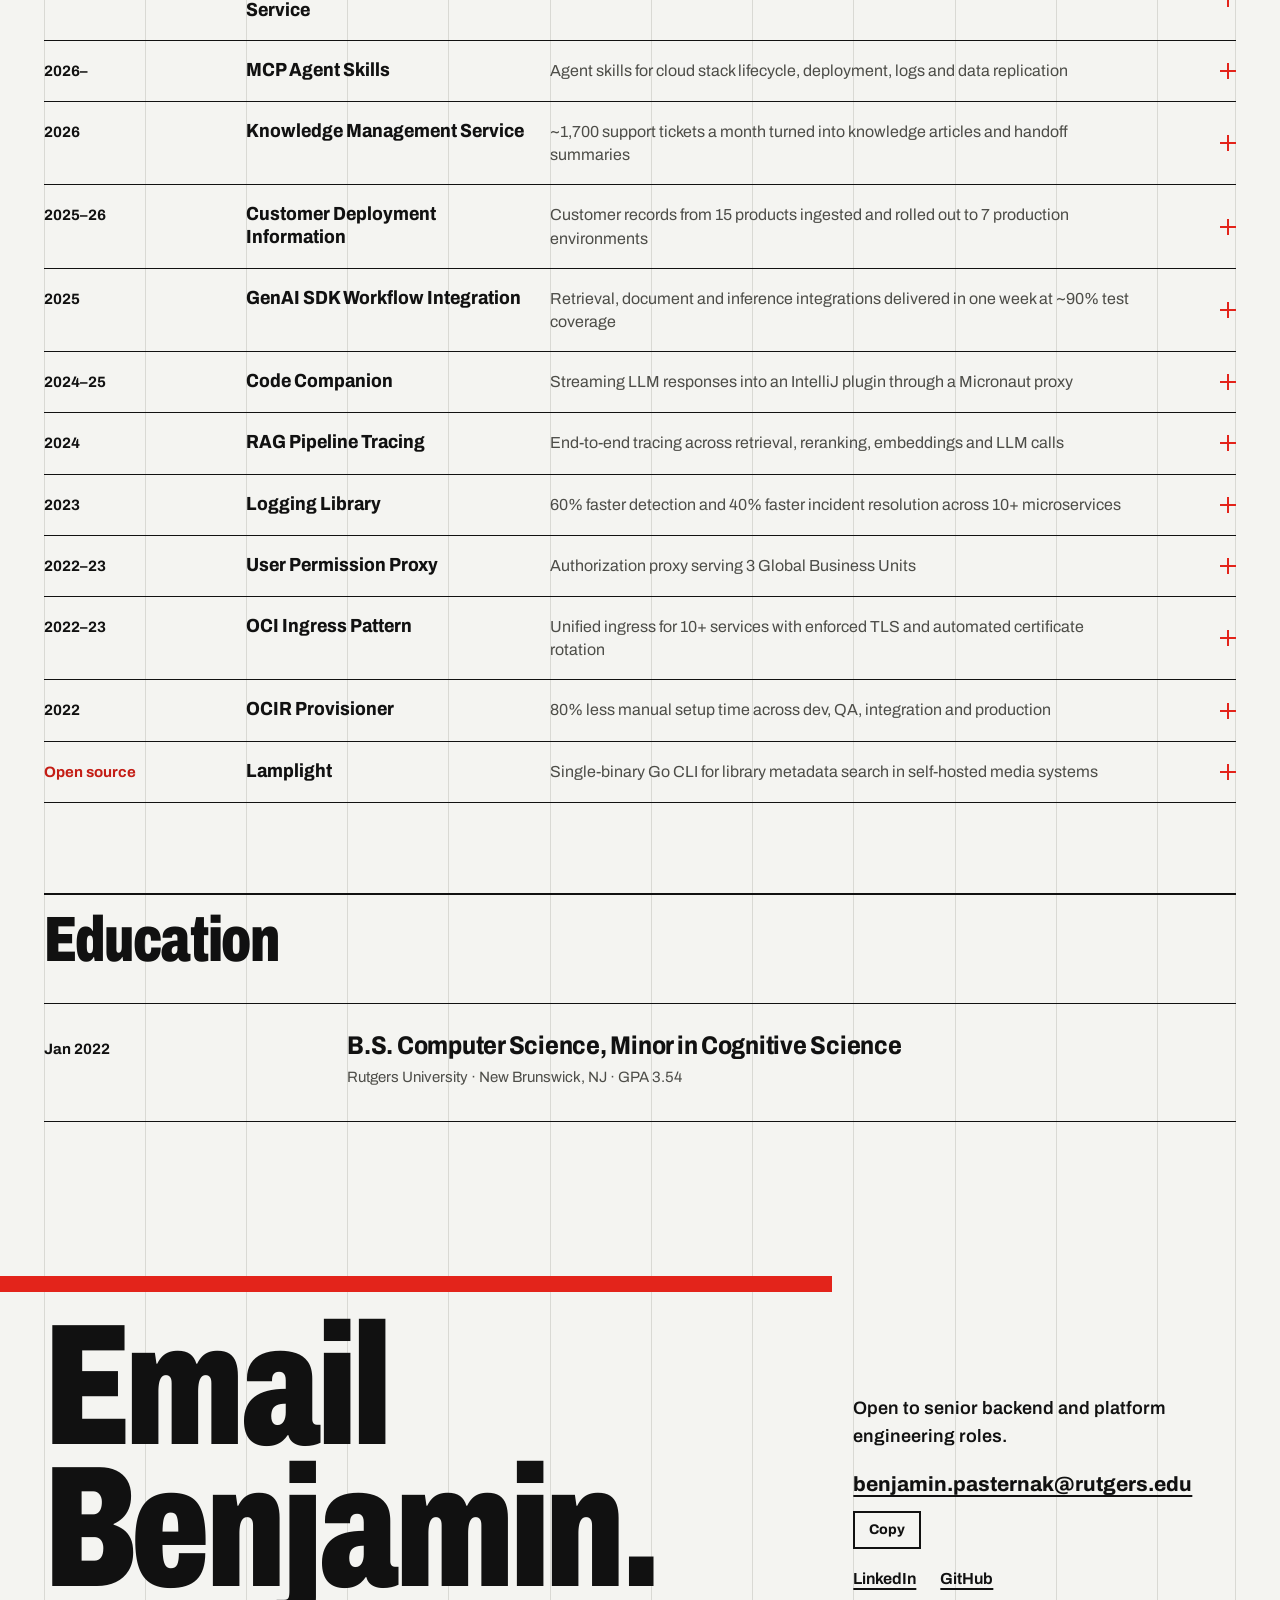
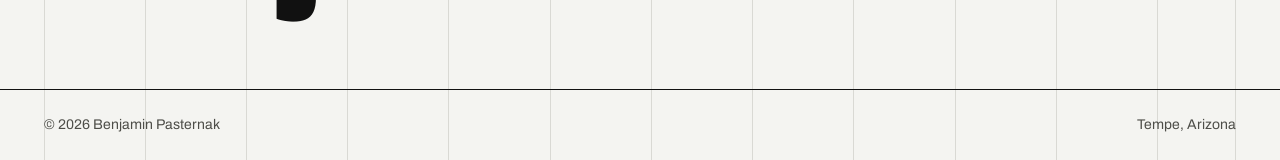
==== commit 3c3440b4: "Redesign portfolio as a Swiss grid poster - Replace the dark indigo look with a light sheet, visible" ====
--- a/index.html
+++ b/index.html
@@ -1,528 +1,335 @@
 <!DOCTYPE html>
-<html lang="en" class="dark js">
+<html lang="en">
 <head>
   <meta charset="UTF-8" />
   <meta name="viewport" content="width=device-width, initial-scale=1.0" />
-  <title>Benjamin Pasternak — Senior Software Engineer</title>
-  <meta name="description" content="Benjamin Pasternak, senior application software engineer at Oracle building multi-tenant platform services, distributed systems, and AI infrastructure on OCI and Kubernetes." />
-  <meta name="theme-color" content="#0a0a0f" />
-  <link rel="icon" href="data:image/svg+xml,%3Csvg xmlns='http://www.w3.org/2000/svg' viewBox='0 0 32 32'%3E%3Crect width='32' height='32' rx='7' fill='%234f46e5'/%3E%3Ctext x='16' y='21' text-anchor='middle' font-family='ui-monospace,Menlo,monospace' font-size='13' font-weight='700' fill='%23fff'%3EBP%3C/text%3E%3C/svg%3E" />
-  <script>
-    (function () {
-      var root = document.documentElement, saved = null
-      try { saved = localStorage.getItem('theme') } catch (e) {}
-      var theme = saved || (window.matchMedia && matchMedia('(prefers-color-scheme: light)').matches ? 'light' : 'dark')
-      root.className = theme + ' js'
-    })()
-  </script>
+  <title>Benjamin Pasternak — Senior Application Software Engineer</title>
+  <meta name="description" content="Benjamin Pasternak, senior application software engineer at Oracle building backend and platform services on OCI and Kubernetes: authentication, gateways, async pipelines, CI/CD and observability." />
+  <meta name="theme-color" content="#f4f4f1" />
+  <link rel="icon" href="data:image/svg+xml,%3Csvg xmlns='http://www.w3.org/2000/svg' viewBox='0 0 32 32'%3E%3Crect width='32' height='32' fill='%23111'/%3E%3Crect width='32' height='6' fill='%23e3241b'/%3E%3Ctext x='4' y='26' font-family='Arial,Helvetica,sans-serif' font-size='16' font-weight='900' fill='%23f4f4f1'%3EBP%3C/text%3E%3C/svg%3E" />
   <link rel="preconnect" href="https://fonts.googleapis.com" />
   <link rel="preconnect" href="https://fonts.gstatic.com" crossorigin />
-  <link href="https://fonts.googleapis.com/css2?family=Inter:wght@300;400;500;600;700;800&family=JetBrains+Mono:wght@400;500;600&display=swap" rel="stylesheet" />
+  <link href="https://fonts.googleapis.com/css2?family=Archivo:wdth,wght@62..125,100..900&display=swap" rel="stylesheet" />
   <link rel="stylesheet" href="styles.css" />
 </head>
 <body>
-
-  <!-- NAV -->
-  <header class="nav" id="nav">
-    <nav class="nav-inner">
-      <a href="#top" class="nav-logo" id="nav-logo-btn" aria-label="Benjamin Pasternak — back to top">BP</a>
-      <ul class="nav-links">
-        <li><a class="nav-link" href="#about">About</a></li>
-        <li><a class="nav-link" href="#experience">Experience</a></li>
-        <li><a class="nav-link" href="#projects">Projects</a></li>
-        <li><a class="nav-link" href="#skills">Skills</a></li>
-        <li><a class="nav-link" href="#contact">Contact</a></li>
-      </ul>
-      <div class="nav-right">
-        <button class="theme-toggle" id="theme-toggle" aria-label="Switch to light theme">
-          <svg aria-hidden="true" class="icon-sun" xmlns="http://www.w3.org/2000/svg" width="18" height="18" viewBox="0 0 24 24" fill="none" stroke="currentColor" stroke-width="2" stroke-linecap="round" stroke-linejoin="round"><circle cx="12" cy="12" r="4"/><path d="M12 2v2M12 20v2M4.93 4.93l1.41 1.41M17.66 17.66l1.41 1.41M2 12h2M20 12h2M6.34 17.66l-1.41 1.41M19.07 4.93l-1.41 1.41"/></svg>
-          <svg aria-hidden="true" class="icon-moon" xmlns="http://www.w3.org/2000/svg" width="18" height="18" viewBox="0 0 24 24" fill="none" stroke="currentColor" stroke-width="2" stroke-linecap="round" stroke-linejoin="round"><path d="M21 12.79A9 9 0 1 1 11.21 3 7 7 0 0 0 21 12.79z"/></svg>
-        </button>
-        <button class="nav-hamburger" id="nav-hamburger" aria-label="Open menu" aria-expanded="false" aria-controls="nav-mobile">
-          <svg aria-hidden="true" class="icon-menu" xmlns="http://www.w3.org/2000/svg" width="22" height="22" viewBox="0 0 24 24" fill="none" stroke="currentColor" stroke-width="2" stroke-linecap="round" stroke-linejoin="round"><line x1="3" y1="12" x2="21" y2="12"/><line x1="3" y1="6" x2="21" y2="6"/><line x1="3" y1="18" x2="21" y2="18"/></svg>
-          <svg aria-hidden="true" class="icon-x" xmlns="http://www.w3.org/2000/svg" width="22" height="22" viewBox="0 0 24 24" fill="none" stroke="currentColor" stroke-width="2" stroke-linecap="round" stroke-linejoin="round" style="display:none"><line x1="18" y1="6" x2="6" y2="18"/><line x1="6" y1="6" x2="18" y2="18"/></svg>
-        </button>
-      </div>
-    </nav>
-    <div class="nav-mobile" id="nav-mobile">
-      <ul>
-        <li><a class="nav-link" href="#about">About</a></li>
-        <li><a class="nav-link" href="#experience">Experience</a></li>
-        <li><a class="nav-link" href="#projects">Projects</a></li>
-        <li><a class="nav-link" href="#skills">Skills</a></li>
-        <li><a class="nav-link" href="#contact">Contact</a></li>
-      </ul>
+  <a class="skip" href="#work">Skip to work history</a>
+
+  <div class="grid-lines" aria-hidden="true">
+    <i></i><i></i><i></i><i></i><i></i><i></i><i></i><i></i><i></i><i></i><i></i><i></i>
+  </div>
+
+  <header class="nav">
+    <div class="row nav-row">
+      <a class="nav-name" href="#top">Benjamin Pasternak</a>
+      <nav class="nav-links" aria-label="Sections">
+        <a href="#work">Work</a>
+        <a href="#systems">Systems</a>
+        <a href="#contact">Contact</a>
+      </nav>
     </div>
   </header>
 
-  <!-- HERO -->
-  <section class="hero" id="top">
-    <div class="hero-bg-radial"></div>
-    <div class="hero-bg-grid"></div>
-    <div class="hero-content">
-      <div class="hero-photo-wrap fade-up" style="--delay:0s">
-        <img src="profile.jpeg" alt="Benjamin Pasternak" class="hero-photo" width="128" height="128" fetchpriority="high"
-          onerror="this.style.display='none';this.nextElementSibling.style.display='flex'" />
-        <div class="hero-photo-fallback">BP</div>
-      </div>
-      <h1 class="hero-name fade-up" style="--delay:0.15s">Benjamin Pasternak</h1>
-      <div class="hero-typing-wrap fade-up" style="--delay:0.3s">
-        <span class="sr-only">Senior Software Engineer</span>
-        <span class="hero-typing" id="hero-typing" aria-hidden="true">Senior Software Engineer</span><span class="hero-cursor" aria-hidden="true"></span>
-      </div>
-      <p class="hero-tagline fade-up" style="--delay:0.45s">
-        Building and operating multi-tenant cloud platforms and distributed systems at production scale — with a recent focus on AI infrastructure.
-      </p>
-      <div class="hero-location fade-up" style="--delay:0.55s">
-        <svg xmlns="http://www.w3.org/2000/svg" width="14" height="14" viewBox="0 0 24 24" fill="none" stroke="currentColor" stroke-width="2" stroke-linecap="round" stroke-linejoin="round" aria-hidden="true"><path d="M20 10c0 6-8 12-8 12s-8-6-8-12a8 8 0 0 1 16 0Z"/><circle cx="12" cy="10" r="3"/></svg><span>Tempe, AZ — Open to Remote</span>
-      </div>
-      <div class="hero-ctas fade-up" style="--delay:0.65s">
-        <a class="btn-primary" href="#experience">View My Work</a>
-        <a class="btn-ghost" href="#contact">Get In Touch</a>
-      </div>
-    </div>
-    <div class="hero-scroll-cue" aria-hidden="true">
-      <svg aria-hidden="true" xmlns="http://www.w3.org/2000/svg" width="20" height="20" viewBox="0 0 24 24" fill="none" stroke="currentColor" stroke-width="2" stroke-linecap="round" stroke-linejoin="round"><polyline points="6 9 12 15 18 9"/></svg>
-    </div>
-  </section>
-
-  <!-- ABOUT -->
-  <section class="section" id="about">
-    <div class="container-wide">
-      <div class="about-grid reveal">
-        <div class="about-photo-side">
-          <img src="profile.jpeg" alt="" class="about-photo" width="240" height="240" loading="lazy"
-            onerror="this.style.display='none';this.nextElementSibling.style.display='flex'" />
-          <div class="about-photo-fallback">BP</div>
-        </div>
-        <div class="about-text-side">
-          <h2 class="section-heading">About</h2>
-          <p class="body-text">
-            Senior application software engineer at Oracle with 4+ years building and operating multi-tenant platform
-            services and distributed systems at production scale. On the AI Services team, I own services
-            end-to-end — from design through production support and incident response — across multi-tenant
-            OCI and Kubernetes environments.
-          </p>
-          <p class="body-text" style="margin-top:12px">
-            My depth is in Kubernetes, Go, CI/CD automation, and end-to-end observability, backed by a
-            foundation in microservices and platform engineering from Oracle's Shared Services team. Recently
-            I've focused on AI platform infrastructure — the ingestion, orchestration, and observability
-            layers that make agentic systems and RAG pipelines run reliably at scale. Outside work, I author
-            and maintain Lamplight, an open-source Go infrastructure CLI.
-          </p>
-          <div class="callout">
-            <p class="callout-label">Education</p>
-            <p class="callout-text">
-              B.S. in Computer Science, Minor in Cognitive Science — Rutgers University (GPA 3.54, Jan 2022).
-              The cognitive science side has proven more useful than expected when reasoning about how people
-              actually interact with AI systems.
-            </p>
-          </div>
-          <div class="about-links">
-            <a href="https://www.linkedin.com/in/benjamin-pasternak/" target="_blank" rel="noopener" class="about-link">
-              <svg aria-hidden="true" xmlns="http://www.w3.org/2000/svg" width="15" height="15" viewBox="0 0 24 24" fill="currentColor"><path d="M16 8a6 6 0 0 1 6 6v7h-4v-7a2 2 0 0 0-2-2 2 2 0 0 0-2 2v7h-4v-7a6 6 0 0 1 6-6z"/><rect x="2" y="9" width="4" height="12"/><circle cx="4" cy="4" r="2"/></svg>
-              LinkedIn
-            </a>
-            <a href="https://github.com/intransigent-iconoclast" target="_blank" rel="noopener" class="about-link">
-              <svg aria-hidden="true" xmlns="http://www.w3.org/2000/svg" width="15" height="15" viewBox="0 0 24 24" fill="currentColor"><path d="M12 2A10 10 0 0 0 8.84 21.5c.5.08.66-.23.66-.5v-1.69c-2.77.6-3.36-1.34-3.36-1.34-.46-1.16-1.11-1.47-1.11-1.47-.91-.62.07-.6.07-.6 1 .07 1.53 1.03 1.53 1.03.87 1.52 2.34 1.07 2.91.83.09-.65.35-1.09.63-1.34-2.22-.25-4.55-1.11-4.55-4.92 0-1.11.38-2 1.03-2.71-.1-.25-.45-1.29.1-2.64 0 0 .84-.27 2.75 1.02.79-.22 1.65-.33 2.5-.33.85 0 1.71.11 2.5.33 1.91-1.29 2.75-1.02 2.75-1.02.55 1.35.2 2.39.1 2.64.65.71 1.03 1.6 1.03 2.71 0 3.82-2.34 4.66-4.57 4.91.36.31.69.92.69 1.85V21c0 .27.16.59.67.5A10 10 0 0 0 12 2z"/></svg>
-              GitHub
-            </a>
-          </div>
-        </div>
-      </div>
-    </div>
-  </section>
-
-  <!-- EXPERIENCE -->
-  <section class="section section-alt" id="experience">
-    <div class="container">
-      <h2 class="section-heading reveal">Experience</h2>
-      <div class="timeline">
-        <div class="timeline-line"></div>
-
-        <div class="timeline-item reveal">
-          <div class="timeline-dot timeline-dot--current"></div>
-          <div class="exp-card">
-            <div class="exp-card-header">
-              <div>
-                <h3 class="exp-role">Senior Application Software Engineer</h3>
-                <p class="exp-team">Oracle · Data Intelligence Services — AI Services Team · Remote</p>
-              </div>
-              <span class="exp-date">Oct 2026 — Present</span>
-            </div>
-            <p class="exp-prev">Previously Cloud Software Engineer <span class="exp-prev-date">Sep 2024 — Oct 2026</span></p>
-            <ul class="exp-bullets">
-              <li>Build and operate multi-tenant platform services on OCI and Kubernetes, owning services end-to-end from design through production support and incident response.</li>
-              <li>Deliver end-to-end observability across distributed service components with OpenTelemetry, OpenInference, and OCI APM — giving component-level latency and error visibility during incidents.</li>
-              <li>Design secure extensibility patterns enabling customers to deploy and operate custom agents and tools across multi-tenant OCI environments.</li>
-              <li>Build infrastructure for data ingestion, governance, and LLM orchestration for Industry SaaS workloads, and deploy agentic AI systems — RAG pipelines, vector memory, and agent evaluation — on an enterprise GenAI platform.</li>
-            </ul>
-          </div>
-        </div>
-
-        <div class="timeline-item reveal">
-          <div class="timeline-dot"></div>
-          <div class="exp-card">
-            <div class="exp-card-header">
-              <div>
-                <h3 class="exp-role">Application Developer</h3>
-                <p class="exp-team">Oracle · GBU Application Engineering — Shared Services</p>
-              </div>
-              <span class="exp-date">Jan 2022 — Sep 2024</span>
-            </div>
-            <ul class="exp-bullets">
-              <li>Developed shared microservices, frameworks, and developer tooling used across 10+ Global Business Units.</li>
-              <li>Automated deployment of microservice architectures across dev, QA, integration, and production on OCI with Docker, Kubernetes, and Rancher.</li>
-              <li>Designed and tested reusable service patterns, reducing time to market and operational risk across multiple internal teams.</li>
-              <li>Drove performance and stress testing with JMeter, Prometheus, and Grafana, improving reliability and observability stack-wide.</li>
-            </ul>
-          </div>
-        </div>
-
-        <div class="timeline-item reveal">
-          <div class="timeline-dot"></div>
-          <div class="exp-card">
-            <div class="exp-card-header">
-              <div>
-                <h3 class="exp-role">Application Developer <span class="exp-consultant">(Consultant)</span></h3>
-                <p class="exp-team">AllSource · Consulting at Merck</p>
-              </div>
-              <span class="exp-date">Sep 2021 — Jan 2022</span>
-            </div>
-            <ul class="exp-bullets">
-              <li>Hardened an existing AWS codebase to meet production reliability and maintainability standards.</li>
-              <li>Built Python tooling to make large, complex datasets discoverable to scientists and researchers.</li>
-              <li>Contributed to enterprise NLP applications deployed on AWS, collaborating on data models and matching algorithm logic.</li>
-            </ul>
-          </div>
-        </div>
-
-      </div>
-    </div>
-  </section>
-
-  <!-- PROJECTS -->
-  <section class="section" id="projects">
-    <div class="container-wide">
-      <h2 class="section-heading reveal">Projects</h2>
-      <p class="projects-note reveal">Most work below was done at Oracle (no public repos, but happy to talk through any of it) — plus Lamplight, an open-source project on GitHub.</p>
-
-      <div class="projects-category reveal">
-        <h3 class="category-label">Open Source</h3>
-        <div class="projects-grid projects-grid--single">
-
-          <div class="project-card">
-            <div class="project-card-header">
-              <span class="project-name">Lamplight — Go CLI for the Self-Hosted *arr Ecosystem</span>
-              <span class="project-date">Personal Project</span>
-            </div>
-            <p class="project-desc">Author and maintainer of an open-source Go CLI that automates book discovery and acquisition for self-hosted media stacks — a lightweight, scriptable, single-binary alternative to LazyLibrarian. Integrates the OpenLibrary API for metadata resolution and Prowlarr for federated multi-indexer search, with concurrent request handling, structured configuration, and graceful degradation when upstream services fail. Composes cleanly into existing self-hosted deployments as a single binary in a containerized Linux environment.</p>
-            <div class="project-tags">
-              <span class="tag">Go</span><span class="tag">Prowlarr</span><span class="tag">OpenLibrary</span><span class="tag">REST API</span><span class="tag">Concurrency</span><span class="tag">Docker</span><span class="tag">Linux</span>
-            </div>
-            <a href="https://github.com/intransigent-iconoclast/lamplight-cli" target="_blank" rel="noopener" class="project-link">
-              <svg aria-hidden="true" xmlns="http://www.w3.org/2000/svg" width="14" height="14" viewBox="0 0 24 24" fill="currentColor"><path d="M12 2A10 10 0 0 0 8.84 21.5c.5.08.66-.23.66-.5v-1.69c-2.77.6-3.36-1.34-3.36-1.34-.46-1.16-1.11-1.47-1.11-1.47-.91-.62.07-.6.07-.6 1 .07 1.53 1.03 1.53 1.03.87 1.52 2.34 1.07 2.91.83.09-.65.35-1.09.63-1.34-2.22-.25-4.55-1.11-4.55-4.92 0-1.11.38-2 1.03-2.71-.1-.25-.45-1.29.1-2.64 0 0 .84-.27 2.75 1.02.79-.22 1.65-.33 2.5-.33.85 0 1.71.11 2.5.33 1.91-1.29 2.75-1.02 2.75-1.02.55 1.35.2 2.39.1 2.64.65.71 1.03 1.6 1.03 2.71 0 3.82-2.34 4.66-4.57 4.91.36.31.69.92.69 1.85V21c0 .27.16.59.67.5A10 10 0 0 0 12 2z"/></svg>
-              View on GitHub →
-            </a>
-          </div>
-
-        </div>
-      </div>
-
-      <div class="projects-category reveal">
-        <h3 class="category-label">AI &amp; ML Systems</h3>
-        <div class="projects-grid">
-
-          <div class="project-card">
-            <div class="project-card-header">
-              <span class="project-name">Project Orca — DIF Agent Skills</span>
-              <span class="project-date">Apr 2026 — Present</span>
-            </div>
-            <p class="project-desc">MCP-compatible agent skills that let AI agents autonomously manage Data Intelligence Foundation infrastructure — stack lifecycle operations (create, update, delete), service management, log retrieval, and cross-environment data replication. Designed for any Oracle developer operating against DIF and AI services, with production rollout targeting end of fiscal year. Provide validation, testing, and compliance review for teammates building against the same shared standards.</p>
-            <div class="project-tags">
-              <span class="tag">MCP</span><span class="tag">Agent Skills</span><span class="tag">OCI</span><span class="tag">REST API</span><span class="tag">Python</span>
-            </div>
-          </div>
-
-          <div class="project-card">
-            <div class="project-card-header">
-              <span class="project-name">Knowledge Management Service</span>
-              <span class="project-date">Jan 2026 — Present</span>
-            </div>
-            <p class="project-desc">Python/Flask service converting Service Requests into structured knowledge articles and engineer handoff summaries using OCI Generative AI. Serves a ticketing workflow of ~1,700 tickets/month — roughly half of which produce a reusable article — removing manual documentation effort for thousands of support engineers. Mentored and led an intern through delivery.</p>
-            <div class="project-tags">
-              <span class="tag">Python</span><span class="tag">Flask</span><span class="tag">OCI Gen AI</span><span class="tag">REST API</span><span class="tag">PII Redaction</span>
-            </div>
-          </div>
-
-          <div class="project-card">
-            <div class="project-card-header">
-              <span class="project-name">IAT Framework</span>
-              <span class="project-date">Jan 2025 — Mar 2025</span>
-            </div>
-            <p class="project-desc">Integrated an internal GenAI SDK into a LangGraph-style workflow engine, letting tools plug in as composable nodes across end-to-end agentic pipelines. Delivered the full integration set in one week — retrieval, loading/splitting, and inference — with reliable checkpointing and serialization. Validated at ~90% unit and integration coverage.</p>
-            <div class="project-tags">
-              <span class="tag">LangGraph</span><span class="tag">RAG</span><span class="tag">OpenSearch</span><span class="tag">Python</span><span class="tag">GenAI SDK</span>
-            </div>
-          </div>
-
-          <div class="project-card">
-            <div class="project-card-header">
-              <span class="project-name">Distributed Tracing (RAG Pipelines)</span>
-              <span class="project-date">Oct 2024 — Dec 2024</span>
-            </div>
-            <p class="project-desc">Instrumented end-to-end tracing across retrieval, reranking, embeddings, model calls, and orchestration using OpenTelemetry/OpenInference conventions, exporting into OCI APM. Enabled per-stage latency and error attribution, isolating pipeline bottlenecks to a single component during incident triage.</p>
-            <div class="project-tags">
-              <span class="tag">OpenTelemetry</span><span class="tag">OpenInference</span><span class="tag">OCI APM</span><span class="tag">Observability</span>
-            </div>
-          </div>
-
-          <div class="project-card">
-            <div class="project-card-header">
-              <span class="project-name">Code Companion</span>
-              <span class="project-date">Nov 2024 — Apr 2025</span>
-            </div>
-            <p class="project-desc">Built a Micronaut SSE streaming proxy on Reactor delivering real-time model responses into an IntelliJ plugin for AI-assisted developer workflows. Implemented OAuth2 compliance flows and request payload verification against internal security standards.</p>
-            <div class="project-tags">
-              <span class="tag">IntelliJ Platform</span><span class="tag">Micronaut</span><span class="tag">Reactor</span><span class="tag">SSE</span><span class="tag">OAuth2</span>
-            </div>
-          </div>
-
-        </div>
-      </div>
-
-      <div class="projects-category reveal">
-        <h3 class="category-label">Platform &amp; Infrastructure</h3>
-        <div class="projects-grid">
-
-          <div class="project-card">
-            <div class="project-card-header">
-              <span class="project-name">Customer Deployment Information</span>
-              <span class="project-date">Mar 2025 — Jan 2026</span>
-            </div>
-            <p class="project-desc">Owned and engineered microservices ingesting and normalizing customer records from 15 GBU products into OCI Object Storage, rolled out to 7 production environments. Led 2 peer engineers end-to-end — created and assigned Jira tasks, monitored sprint completion, and provided hands-on delivery support — replacing manual record collection with automated ingestion pipelines.</p>
-            <div class="project-tags">
-              <span class="tag">Java</span><span class="tag">Micronaut</span><span class="tag">Kubernetes</span><span class="tag">OCI</span><span class="tag">CI/CD</span>
-            </div>
-          </div>
-
-          <div class="project-card">
-            <div class="project-card-header">
-              <span class="project-name">User Permission Proxy</span>
-              <span class="project-date">Apr 2022 — Apr 2023</span>
-            </div>
-            <p class="project-desc">Designed and operated an application-level AuthZ proxy supporting 3 GBUs, filtering and injecting authorization context for multiple microservices. Enforced internal security standards while simplifying secret management across the platform.</p>
-            <div class="project-tags">
-              <span class="tag">AuthZ</span><span class="tag">Micronaut</span><span class="tag">OCI</span><span class="tag">SSO</span><span class="tag">Security</span>
-            </div>
-          </div>
-
-          <div class="project-card">
-            <div class="project-card-header">
-              <span class="project-name">OCI Ingress Pattern</span>
-              <span class="project-date">Dec 2022 — Mar 2023</span>
-            </div>
-            <p class="project-desc">Designed and rolled out a unified ingress architecture using OCI API Gateway, Load Balancers, and NGINX serving 10+ internal and external services. Centralized routing and configuration, enforced TLS policies, and automated certificate rotation — improving compliance posture across the stack.</p>
-            <div class="project-tags">
-              <span class="tag">OCI</span><span class="tag">API Gateway</span><span class="tag">NGINX</span><span class="tag">TLS</span>
-            </div>
-          </div>
-
-          <div class="project-card">
-            <div class="project-card-header">
-              <span class="project-name">OCIR Provisioner</span>
-              <span class="project-date">Oct 2022 — Dec 2022</span>
-            </div>
-            <p class="project-desc">GitLab CI/CD pipeline using shell scripting, Kubernetes Jobs, and Docker to automate OCI resource provisioning across dev, QA, integration, and production — cutting manual setup time by 80%. Enabled full regression deployments and integrated Prometheus and Grafana for real-time telemetry across 10+ services.</p>
-            <div class="project-tags">
-              <span class="tag">GitLab CI/CD</span><span class="tag">Bash</span><span class="tag">Kubernetes</span><span class="tag">Docker</span><span class="tag">Prometheus</span>
-            </div>
-          </div>
-
-          <div class="project-card">
-            <div class="project-card-header">
-              <span class="project-name">Logging Library</span>
-              <span class="project-date">Mar 2023 — May 2023</span>
-            </div>
-            <p class="project-desc">Drop-in library enforcing an OCI Logging-compliant schema across 10+ microservices, enabling seamless metadata parsing into Oracle's central logging system. Cut mean time to detection by 60% and accelerated incident resolution by 40% through enriched, structured logs.</p>
-            <div class="project-tags">
-              <span class="tag">SLF4J</span><span class="tag">MDC</span><span class="tag">OCI Logging</span><span class="tag">Observability</span>
-            </div>
-          </div>
-
-        </div>
-      </div>
-    </div>
-  </section>
-
-  <!-- SKILLS -->
-  <section class="section section-alt" id="skills">
-    <div class="container-wide">
-      <h2 class="section-heading reveal">Skills</h2>
-      <div class="skills-grid">
-
-        <div class="skill-card reveal">
-          <div class="skill-card-header">
-            <div class="skill-icon">
-              <svg aria-hidden="true" xmlns="http://www.w3.org/2000/svg" width="16" height="16" viewBox="0 0 24 24" fill="none" stroke="currentColor" stroke-width="2" stroke-linecap="round" stroke-linejoin="round"><polyline points="16 18 22 12 16 6"/><polyline points="8 6 2 12 8 18"/></svg>
-            </div>
-            <h3 class="skill-card-title">Languages</h3>
-          </div>
-          <div class="skill-chips">
-            <span class="chip">Go</span>
-            <span class="chip">Python</span>
-            <span class="chip">Java</span>
-            <span class="chip">Bash</span>
-            <span class="chip">SQL</span>
-          </div>
-        </div>
-
-        <div class="skill-card reveal">
-          <div class="skill-card-header">
-            <div class="skill-icon">
-              <svg aria-hidden="true" xmlns="http://www.w3.org/2000/svg" width="16" height="16" viewBox="0 0 24 24" fill="none" stroke="currentColor" stroke-width="2" stroke-linecap="round" stroke-linejoin="round"><path d="M21 16V8a2 2 0 0 0-1-1.73l-7-4a2 2 0 0 0-2 0l-7 4A2 2 0 0 0 3 8v8a2 2 0 0 0 1 1.73l7 4a2 2 0 0 0 2 0l7-4A2 2 0 0 0 21 16z"/><polyline points="3.27 6.96 12 12.01 20.73 6.96"/><line x1="12" y1="22.08" x2="12" y2="12"/></svg>
-            </div>
-            <h3 class="skill-card-title">Infrastructure &amp; Orchestration</h3>
-          </div>
-          <div class="skill-chips">
-            <span class="chip">Kubernetes</span>
-            <span class="chip">Docker</span>
-            <span class="chip">Rancher</span>
-            <span class="chip">OCI</span>
-            <span class="chip">AWS</span>
-            <span class="chip">Infrastructure as Code</span>
-            <span class="chip">Ansible</span>
-            <span class="chip">Serverless</span>
-            <span class="chip">Multi-tenant Platforms</span>
-            <span class="chip">Linux</span>
-          </div>
-        </div>
-
-        <div class="skill-card reveal">
-          <div class="skill-card-header">
-            <div class="skill-icon">
-              <svg aria-hidden="true" xmlns="http://www.w3.org/2000/svg" width="16" height="16" viewBox="0 0 24 24" fill="none" stroke="currentColor" stroke-width="2" stroke-linecap="round" stroke-linejoin="round"><polyline points="22 12 18 12 15 21 9 3 6 12 2 12"/></svg>
-            </div>
-            <h3 class="skill-card-title">Observability &amp; Reliability</h3>
-          </div>
-          <div class="skill-chips">
-            <span class="chip">OpenTelemetry</span>
-            <span class="chip">OpenInference</span>
-            <span class="chip">Prometheus</span>
-            <span class="chip">Grafana</span>
-            <span class="chip">OCI APM</span>
-            <span class="chip">Distributed Tracing</span>
-            <span class="chip">JMeter</span>
-            <span class="chip">Incident Response</span>
-          </div>
-        </div>
-
-        <div class="skill-card reveal">
-          <div class="skill-card-header">
-            <div class="skill-icon">
-              <svg aria-hidden="true" xmlns="http://www.w3.org/2000/svg" width="16" height="16" viewBox="0 0 24 24" fill="none" stroke="currentColor" stroke-width="2" stroke-linecap="round" stroke-linejoin="round"><line x1="6" y1="3" x2="6" y2="15"/><circle cx="18" cy="6" r="3"/><circle cx="6" cy="18" r="3"/><path d="M18 9a9 9 0 0 1-9 9"/></svg>
-            </div>
-            <h3 class="skill-card-title">CI/CD &amp; Automation</h3>
-          </div>
-          <div class="skill-chips">
-            <span class="chip">GitLab CI/CD</span>
-            <span class="chip">Kubernetes Jobs</span>
-            <span class="chip">Automated Provisioning</span>
-            <span class="chip">Regression Lifecycle</span>
-          </div>
-        </div>
-
-        <div class="skill-card reveal">
-          <div class="skill-card-header">
-            <div class="skill-icon">
-              <svg aria-hidden="true" xmlns="http://www.w3.org/2000/svg" width="16" height="16" viewBox="0 0 24 24" fill="none" stroke="currentColor" stroke-width="2" stroke-linecap="round" stroke-linejoin="round"><path d="M12 22s8-4 8-10V5l-8-3-8 3v7c0 6 8 10 8 10z"/></svg>
-            </div>
-            <h3 class="skill-card-title">Networking &amp; Security</h3>
-          </div>
-          <div class="skill-chips">
-            <span class="chip">API Gateway</span>
-            <span class="chip">Load Balancers</span>
-            <span class="chip">NGINX</span>
-            <span class="chip">TLS / Cert Rotation</span>
-            <span class="chip">OAuth2</span>
-            <span class="chip">SSO</span>
-            <span class="chip">AuthZ</span>
-          </div>
-        </div>
-
-        <div class="skill-card reveal">
-          <div class="skill-card-header">
-            <div class="skill-icon">
-              <svg aria-hidden="true" xmlns="http://www.w3.org/2000/svg" width="16" height="16" viewBox="0 0 24 24" fill="none" stroke="currentColor" stroke-width="2" stroke-linecap="round" stroke-linejoin="round"><ellipse cx="12" cy="5" rx="9" ry="3"/><path d="M21 12c0 1.66-4 3-9 3s-9-1.34-9-3"/><path d="M3 5v14c0 1.66 4 3 9 3s9-1.34 9-3V5"/></svg>
-            </div>
-            <h3 class="skill-card-title">Backend &amp; Data</h3>
-          </div>
-          <div class="skill-chips">
-            <span class="chip">Micronaut</span>
-            <span class="chip">Spring Boot</span>
-            <span class="chip">Helidon</span>
-            <span class="chip">FastAPI</span>
-            <span class="chip">Flask</span>
-            <span class="chip">REST APIs</span>
-            <span class="chip">PostgreSQL</span>
-            <span class="chip">Oracle DB</span>
-            <span class="chip">OpenSearch</span>
-            <span class="chip">OCI Object Storage</span>
-          </div>
-        </div>
-
-        <div class="skill-card reveal">
-          <div class="skill-card-header">
-            <div class="skill-icon">
-              <svg aria-hidden="true" xmlns="http://www.w3.org/2000/svg" width="16" height="16" viewBox="0 0 24 24" fill="none" stroke="currentColor" stroke-width="2" stroke-linecap="round" stroke-linejoin="round"><rect x="4" y="4" width="16" height="16" rx="2"/><rect x="9" y="9" width="6" height="6"/><line x1="9" y1="1" x2="9" y2="4"/><line x1="15" y1="1" x2="15" y2="4"/><line x1="9" y1="20" x2="9" y2="23"/><line x1="15" y1="20" x2="15" y2="23"/><line x1="20" y1="9" x2="23" y2="9"/><line x1="20" y1="14" x2="23" y2="14"/><line x1="1" y1="9" x2="4" y2="9"/><line x1="1" y1="14" x2="4" y2="14"/></svg>
-            </div>
-            <h3 class="skill-card-title">AI Systems</h3>
-          </div>
-          <div class="skill-chips">
-            <span class="chip">Agentic Systems</span>
-            <span class="chip">RAG</span>
-            <span class="chip">LangChain</span>
-            <span class="chip">LangGraph</span>
-            <span class="chip">MCP</span>
-            <span class="chip">LLM Orchestration</span>
-            <span class="chip">LLM Evaluation</span>
-          </div>
-        </div>
-
-      </div>
-    </div>
-  </section>
-
-  <!-- CONTACT -->
-  <section class="section" id="contact">
-    <div class="container-narrow">
-      <h2 class="section-heading reveal" style="text-align:center">Let's Connect</h2>
-      <p class="contact-sub reveal">Open to cloud, platform, and backend engineering roles — or just talking shop.</p>
-
-      <div class="email-card reveal">
-        <div class="email-card-left">
-          <svg aria-hidden="true" xmlns="http://www.w3.org/2000/svg" width="18" height="18" viewBox="0 0 24 24" fill="none" stroke="currentColor" stroke-width="2" stroke-linecap="round" stroke-linejoin="round" class="email-icon"><rect x="2" y="4" width="20" height="16" rx="2"/><path d="m22 7-8.97 5.7a1.94 1.94 0 0 1-2.06 0L2 7"/></svg>
-          <a class="email-text" id="email-display" href="#contact">Email address loading…</a>
-        </div>
-        <div class="copy-btn-wrap">
-          <button class="copy-btn" id="copy-btn" title="Copy email address" aria-label="Copy email address">
-            <svg aria-hidden="true" class="icon-copy" xmlns="http://www.w3.org/2000/svg" width="15" height="15" viewBox="0 0 24 24" fill="none" stroke="currentColor" stroke-width="2" stroke-linecap="round" stroke-linejoin="round"><rect x="9" y="9" width="13" height="13" rx="2" ry="2"/><path d="M5 15H4a2 2 0 0 1-2-2V4a2 2 0 0 1 2-2h9a2 2 0 0 1 2 2v1"/></svg>
-            <svg aria-hidden="true" class="icon-check" xmlns="http://www.w3.org/2000/svg" width="15" height="15" viewBox="0 0 24 24" fill="none" stroke="currentColor" stroke-width="2" stroke-linecap="round" stroke-linejoin="round" style="display:none"><polyline points="20 6 9 17 4 12"/></svg>
-          </button>
-          <div class="copy-tooltip" id="copy-tooltip" role="status" aria-live="polite"></div>
-        </div>
-      </div>
-
-      <a href="https://www.linkedin.com/in/benjamin-pasternak/" target="_blank" rel="noopener" class="linkedin-btn reveal">
-        <svg aria-hidden="true" xmlns="http://www.w3.org/2000/svg" width="16" height="16" viewBox="0 0 24 24" fill="currentColor"><path d="M16 8a6 6 0 0 1 6 6v7h-4v-7a2 2 0 0 0-2-2 2 2 0 0 0-2 2v7h-4v-7a6 6 0 0 1 6-6z"/><rect x="2" y="9" width="4" height="12"/><circle cx="4" cy="4" r="2"/></svg>
-        Connect on LinkedIn
-      </a>
-    </div>
-  </section>
-
-  <!-- FOOTER -->
-  <footer class="footer">
+  <main id="top">
+
+    <section class="hero row" aria-labelledby="hero-name">
+      <div class="hero-bar" aria-hidden="true"></div>
+      <svg class="hero-diagonal" aria-hidden="true">
+        <line x1="0" y1="0" x2="100%" y2="100%" pathLength="1" />
+      </svg>
+
+      <h1 class="hero-name" id="hero-name">Benjamin<br />Paste<span class="kern-rn">r</span>nak</h1>
+
+      <div class="hero-lede">
+        <p class="hero-title">Senior Application Software Engineer, Oracle.</p>
+        <p class="hero-sub"><span class="sub-long">Backend and platform services on OCI and Kubernetes — authentication, gateways, async pipelines, CI/CD and observability — owned from design through production support.</span><span class="sub-short">Backend and platform engineer — OCI, Kubernetes, auth, gateways, CI/CD.</span></p>
+      </div>
+
+      <dl class="hero-facts">
+        <div class="fact">
+          <dt class="fact-num">80%</dt>
+          <dd class="fact-label">less manual setup time — GitLab CI/CD provisioning across dev, QA, integration and production</dd>
+        </div>
+        <div class="fact">
+          <dt class="fact-num">60%</dt>
+          <dd class="fact-label">faster mean time to detection — structured logging library adopted across 10+ microservices</dd>
+        </div>
+        <div class="fact">
+          <dt class="fact-num">7</dt>
+          <dd class="fact-label">production environments — customer-record ingestion from 15 business-unit products</dd>
+        </div>
+      </dl>
+
+      <div class="hero-cta">
+        <a class="btn" href="#contact" data-mailto>Email Benjamin</a>
+        <p class="hero-links">
+          <a class="hero-email" href="#contact" data-email>benjamin.pasternak at rutgers.edu</a>
+          <a href="https://www.linkedin.com/in/benjamin-pasternak/" target="_blank" rel="noopener">LinkedIn</a>
+          <a href="https://github.com/Benjamin-Pasternak" target="_blank" rel="noopener">GitHub</a>
+        </p>
+      </div>
+    </section>
+
+    <section class="about row" aria-label="About">
+      <picture class="about-photo">
+        <source srcset="profile-400.webp 400w, profile-720.webp 720w" sizes="(max-width: 600px) 92vw, 40vw" type="image/webp" />
+        <img src="profile-720.webp" alt="Benjamin Pasternak" width="720" height="960" loading="lazy" decoding="async" />
+      </picture>
+      <div class="about-text">
+        <p class="about-statement">I build the services other teams build on: sign-in and authorization, gateways, background workers, deployment pipelines, and the tracing that shows where things break.</p>
+        <p class="about-detail">Promoted to Senior in October 2026 on Oracle’s AI Services team, after nearly three years building shared microservices for Oracle’s Global Business Units. Before Oracle, I consulted at Merck through AllSource. Building production backend services since 2021. Based in Tempe, Arizona, and open to remote work.</p>
+      </div>
+    </section>
+
+    <section class="section row" id="work" aria-labelledby="work-h">
+      <h2 class="section-h" id="work-h">Work</h2>
+
+      <article class="job">
+        <p class="job-dates">Oct 2026 – Present</p>
+        <div class="job-main">
+          <h3 class="job-role">Senior Application Software Engineer</h3>
+          <p class="job-org">Oracle · Data Intelligence Services, AI Services Team · Remote</p>
+          <p class="job-prev">Previously Cloud Software Engineer, Sep 2024 – Oct 2026</p>
+          <ul class="job-points">
+            <li>Build backend services and gateway infrastructure for enterprise AI platforms on OCI and Kubernetes, covering authentication, authorization, asynchronous processing and observability.</li>
+            <li>Lead service design and delivery across partner teams, and mentor engineers and interns through reviews and hands-on support.</li>
+          </ul>
+        </div>
+      </article>
+
+      <article class="job">
+        <p class="job-dates">Jan 2022 – Sep 2024</p>
+        <div class="job-main">
+          <h3 class="job-role">Application Developer</h3>
+          <p class="job-org">Oracle · GBU Application Engineering Services, Shared Services Team</p>
+          <ul class="job-points">
+            <li>Developed shared microservices, frameworks and developer tooling used across 10+ Oracle Global Business Units.</li>
+            <li>Owned the authorization, ingress, provisioning and logging building blocks other teams deployed on.</li>
+          </ul>
+        </div>
+      </article>
+
+      <article class="job">
+        <p class="job-dates">Sep 2021 – Jan 2022</p>
+        <div class="job-main">
+          <h3 class="job-role">Application Developer, Consultant</h3>
+          <p class="job-org">AllSource · Client: Merck</p>
+          <ul class="job-points">
+            <li>Built Python tooling that made complex research datasets discoverable to scientists, and hardened an AWS codebase for production.</li>
+            <li>Contributed to enterprise NLP applications on AWS, collaborating on data models and matching algorithms.</li>
+          </ul>
+        </div>
+      </article>
+    </section>
+
+    <section class="section row" id="systems" aria-labelledby="systems-h">
+      <h2 class="section-h" id="systems-h">Systems</h2>
+      <p class="section-note">Built at Oracle unless noted. The Oracle work is internal, with no public repos, so each line opens to what was built and how.</p>
+
+      <div class="sys-list">
+        <details class="sys">
+          <summary>
+            <span class="sys-years">2026–</span>
+            <span class="sys-name">AI Agent Studio for Industries</span>
+            <span class="sys-result">Single sign-on and authorization for 8 customer-management API operations in an APISIX gateway</span>
+            <span class="sys-toggle" aria-hidden="true"></span>
+          </summary>
+          <div class="sys-body">
+            <p>Implemented OpenID Connect (OIDC) single sign-on in APISIX using customer-specific Oracle Database configuration and OCI Vault credentials, accessed through Kubernetes workload identity. Separated platform-admin credentials from customer permissions and enforced customer ownership through an access broker. Packaged APISIX, its ingress controller and etcd with Helm, with health checks, read-only container filesystems and independent gateway releases.</p>
+            <p class="sys-stack">APISIX · OIDC · OCI Vault · Kubernetes · Helm · etcd</p>
+          </div>
+        </details>
+
+        <details class="sys">
+          <summary>
+            <span class="sys-years">2026–</span>
+            <span class="sys-name">Agent Feedback Intelligence Service</span>
+            <span class="sys-result">Idempotent feedback ingestion with database-backed worker coordination</span>
+            <span class="sys-toggle" aria-hidden="true"></span>
+          </summary>
+          <div class="sys-body">
+            <p>Led architecture and implementation of a Python/FastAPI service for idempotent feedback ingestion, Oracle-backed query APIs and asynchronous enrichment, while mentoring a junior engineer. Worker coordination uses row locking, retries and atomic completion updates so stale workers can’t overwrite recovered work. PII is masked before sentiment analysis and AI categorization, and model and configuration metadata is recorded for every processed item.</p>
+            <p class="sys-stack">Python · FastAPI · Oracle Database · SQLAlchemy · OCI Generative AI</p>
+          </div>
+        </details>
+
+        <details class="sys">
+          <summary>
+            <span class="sys-years">2026–</span>
+            <span class="sys-name">MCP Agent Skills</span>
+            <span class="sys-result">Agent skills for cloud stack lifecycle, deployment, logs and data replication</span>
+            <span class="sys-toggle" aria-hidden="true"></span>
+          </summary>
+          <div class="sys-body">
+            <p>Developed Model Context Protocol (MCP) agent skills that let AI agents create, update and delete cloud stacks, deploy artifacts, retrieve status and logs, and replicate data across environments, with request validation and explicit confirmation steps.</p>
+            <p class="sys-stack">MCP · Python · OCI · REST APIs</p>
+          </div>
+        </details>
+
+        <details class="sys">
+          <summary>
+            <span class="sys-years">2026</span>
+            <span class="sys-name">Knowledge Management Service</span>
+            <span class="sys-result">~1,700 support tickets a month turned into knowledge articles and handoff summaries</span>
+            <span class="sys-toggle" aria-hidden="true"></span>
+          </summary>
+          <div class="sys-body">
+            <p>Built a Python/Flask service that transforms support requests into structured knowledge articles and engineer handoff summaries using OCI Generative AI, with PII redaction before inference. About half of the ~1,700 monthly tickets produce a reusable article. Mentored an intern through delivery: defined the roadmap, reviewed the work and unblocked technical issues.</p>
+            <p class="sys-stack">Python · Flask · OCI Generative AI · PII redaction</p>
+          </div>
+        </details>
+
+        <details class="sys">
+          <summary>
+            <span class="sys-years">2025–26</span>
+            <span class="sys-name">Customer Deployment Information</span>
+            <span class="sys-result">Customer records from 15 products ingested and rolled out to 7 production environments</span>
+            <span class="sys-toggle" aria-hidden="true"></span>
+          </summary>
+          <div class="sys-body">
+            <p>Owned Java/Micronaut ingestion services that normalize customer records from 15 business-unit products into OCI Object Storage, replacing manual collection. Led 2 peer engineers through delivery, coordinated requirements across 5 teams, and resolved production incidents.</p>
+            <p class="sys-stack">Java · Micronaut · Kubernetes · OCI Object Storage · CI/CD</p>
+          </div>
+        </details>
+
+        <details class="sys">
+          <summary>
+            <span class="sys-years">2025</span>
+            <span class="sys-name">GenAI SDK Workflow Integration</span>
+            <span class="sys-result">Retrieval, document and inference integrations delivered in one week at ~90% test coverage</span>
+            <span class="sys-toggle" aria-hidden="true"></span>
+          </summary>
+          <div class="sys-body">
+            <p>Integrated a GenAI SDK into a LangGraph-style agent workflow framework as composable nodes: retrieval, document loading and splitting, and inference (chat, embeddings, vision), with checkpointing and serialization. Validated with ~90% unit and integration test coverage.</p>
+            <p class="sys-stack">Python · LangGraph-style workflows · RAG · OpenSearch</p>
+          </div>
+        </details>
+
+        <details class="sys">
+          <summary>
+            <span class="sys-years">2024–25</span>
+            <span class="sys-name">Code Companion</span>
+            <span class="sys-result">Streaming LLM responses into an IntelliJ plugin through a Micronaut proxy</span>
+            <span class="sys-toggle" aria-hidden="true"></span>
+          </summary>
+          <div class="sys-body">
+            <p>Built a prototype IntelliJ plugin for AI-assisted code generation backed by Oracle-hosted LLMs, with a Micronaut and Reactor server-sent-events proxy delivering real-time model responses. Supported OAuth2 compliance flows and payload verification.</p>
+            <p class="sys-stack">Micronaut · Reactor · SSE · OAuth2 · IntelliJ Platform</p>
+          </div>
+        </details>
+
+        <details class="sys">
+          <summary>
+            <span class="sys-years">2024</span>
+            <span class="sys-name">RAG Pipeline Tracing</span>
+            <span class="sys-result">End-to-end tracing across retrieval, reranking, embeddings and LLM calls</span>
+            <span class="sys-toggle" aria-hidden="true"></span>
+          </summary>
+          <div class="sys-body">
+            <p>Instrumented retrieval-augmented generation pipelines with OpenTelemetry and OpenInference, exporting to OCI Application Performance Monitoring for component-level latency and error analysis and faster root-cause analysis during incidents.</p>
+            <p class="sys-stack">OpenTelemetry · OpenInference · OCI APM</p>
+          </div>
+        </details>
+
+        <details class="sys">
+          <summary>
+            <span class="sys-years">2023</span>
+            <span class="sys-name">Logging Library</span>
+            <span class="sys-result">60% faster detection and 40% faster incident resolution across 10+ microservices</span>
+            <span class="sys-toggle" aria-hidden="true"></span>
+          </summary>
+          <div class="sys-body">
+            <p>Built a drop-in structured logging library enforcing an OCI Logging–compliant schema across 10+ microservices, so metadata parses cleanly into Oracle’s central logging system. Wrote the documentation and supported adoption across teams.</p>
+            <p class="sys-stack">Java · SLF4J · MDC · OCI Logging</p>
+          </div>
+        </details>
+
+        <details class="sys">
+          <summary>
+            <span class="sys-years">2022–23</span>
+            <span class="sys-name">User Permission Proxy</span>
+            <span class="sys-result">Authorization proxy serving 3 Global Business Units</span>
+            <span class="sys-toggle" aria-hidden="true"></span>
+          </summary>
+          <div class="sys-body">
+            <p>Designed and operated a Micronaut authorization proxy that filters requests and injects authorization context into downstream microservices, enforcing internal security standards while simplifying secret management.</p>
+            <p class="sys-stack">Micronaut · AuthZ · SSO · OCI</p>
+          </div>
+        </details>
+
+        <details class="sys">
+          <summary>
+            <span class="sys-years">2022–23</span>
+            <span class="sys-name">OCI Ingress Pattern</span>
+            <span class="sys-result">Unified ingress for 10+ services with enforced TLS and automated certificate rotation</span>
+            <span class="sys-toggle" aria-hidden="true"></span>
+          </summary>
+          <div class="sys-body">
+            <p>Designed and rolled out a unified ingress architecture with OCI API Gateway, load balancers and NGINX for 10+ internal and external services, centralizing routing and configuration.</p>
+            <p class="sys-stack">OCI API Gateway · Load balancers · NGINX · TLS</p>
+          </div>
+        </details>
+
+        <details class="sys">
+          <summary>
+            <span class="sys-years">2022</span>
+            <span class="sys-name">OCIR Provisioner</span>
+            <span class="sys-result">80% less manual setup time across dev, QA, integration and production</span>
+            <span class="sys-toggle" aria-hidden="true"></span>
+          </summary>
+          <div class="sys-body">
+            <p>Built a GitLab CI/CD provisioning pipeline using Bash, Kubernetes Jobs and Docker that automates OCI resource setup for every environment and enables full regression deployments, with Prometheus and Grafana telemetry across 10+ services.</p>
+            <p class="sys-stack">GitLab CI/CD · Bash · Kubernetes Jobs · Docker · Prometheus · Grafana</p>
+          </div>
+        </details>
+
+        <details class="sys sys--oss">
+          <summary>
+            <span class="sys-years">Open source</span>
+            <span class="sys-name">Lamplight</span>
+            <span class="sys-result">Single-binary Go CLI for library metadata search in self-hosted media systems</span>
+            <span class="sys-toggle" aria-hidden="true"></span>
+          </summary>
+          <div class="sys-body">
+            <p>Author and maintainer. Integrates OpenLibrary and indexer search APIs with concurrent requests, structured configuration and graceful handling of upstream failures, packaged for containerized Linux deployments.</p>
+            <p class="sys-stack">Go · REST APIs · Concurrency · Docker · <a href="https://github.com/intransigent-iconoclast/lamplight-cli" target="_blank" rel="noopener">View the repo</a></p>
+          </div>
+        </details>
+      </div>
+    </section>
+
+    <section class="section section--tight row" aria-labelledby="edu-h">
+      <h2 class="section-h section-h--small" id="edu-h">Education</h2>
+      <article class="job">
+        <p class="job-dates">Jan 2022</p>
+        <div class="job-main">
+          <h3 class="job-role">B.S. Computer Science, Minor in Cognitive Science</h3>
+          <p class="job-org">Rutgers University · New Brunswick, NJ · GPA 3.54</p>
+        </div>
+      </article>
+    </section>
+
+    <section class="contact row" id="contact" aria-labelledby="contact-h">
+      <div class="contact-bar" aria-hidden="true"></div>
+      <h2 class="contact-h" id="contact-h">Email<br />Benjamin.</h2>
+      <div class="contact-body">
+        <p class="contact-sub">Open to senior backend and platform engineering roles.</p>
+        <p class="contact-email">
+          <a id="email-link" href="#contact">Email address loads with JavaScript</a>
+          <button class="copy-btn" id="copy-btn" type="button">Copy</button>
+          <span class="copy-status" id="copy-status" role="status" aria-live="polite"></span>
+        </p>
+        <p class="contact-links">
+          <a href="https://www.linkedin.com/in/benjamin-pasternak/" target="_blank" rel="noopener">LinkedIn</a>
+          <a href="https://github.com/Benjamin-Pasternak" target="_blank" rel="noopener">GitHub</a>
+        </p>
+      </div>
+    </section>
+  </main>
+
+  <footer class="footer row">
     <p>© 2026 Benjamin Pasternak</p>
+    <p>Tempe, Arizona</p>
   </footer>
 
   <script src="main.js"></script>
--- a/styles.css
+++ b/styles.css
@@ -1,735 +1,544 @@
 /* =====================
-   VARIABLES
+   TOKENS
    ===================== */
 :root {
-  --bg:             #0a0a0f;
-  --bg-surface:     #111118;
-  --bg-card:        #1a1a24;
-  --border:         #2a2a3a;
-  --accent:         #6366f1;
-  --accent-text:    #818cf8;
-  --accent-fill:    #4f46e5;
-  --accent-fill-hover: #4338ca;
-  --accent-emerald: #34d399;
-  --text-primary:   #f1f5f9;
-  --text-secondary: #94a3b8;
-  --text-muted:     #7a879c;
-  --nav-height:     64px;
-  --shadow-lift:    0 10px 30px -12px rgba(0,0,0,0.6);
-  --font-sans:      'Inter', -apple-system, BlinkMacSystemFont, 'Segoe UI', sans-serif;
-  --font-mono:      'JetBrains Mono', 'Fira Code', monospace;
-}
-
-.light {
-  --bg:             #f8fafc;
-  --bg-surface:     #f1f5f9;
-  --bg-card:        #ffffff;
-  --border:         #e2e8f0;
-  --text-primary:   #0f172a;
-  --text-secondary: #475569;
-  --text-muted:     #5f6e82;
-  --accent-text:    #4f46e5;
-  --shadow-lift:    0 10px 30px -14px rgba(15,23,42,0.25);
-}
-
-/* =====================
-   RESET
+  --paper:    #f4f4f1;
+  --ink:      #111111;
+  --ink-2:    #4d4d48;
+  --red:      #e3241b;  /* large type, bars, rules */
+  --red-text: #c41d15;  /* small red text and fills behind light text */
+  --line:     #d9d9d4;  /* grid column lines */
+
+  --cols:   12;
+  --margin: clamp(20px, 3.4vw, 48px);
+  --gap:    clamp(12px, 1.7vw, 24px);
+  --sheet:  1680px;
+  --nav-h:  56px;
+
+  --font: 'Archivo', 'Helvetica Neue', Arial, sans-serif;
+  --ease-out: cubic-bezier(0.16, 1, 0.3, 1);
+
+  color-scheme: light;
+  interpolate-size: allow-keywords;
+}
+
+/* =====================
+   BASE
    ===================== */
 *, *::before, *::after { box-sizing: border-box; margin: 0; padding: 0; }
-html { scroll-behavior: smooth; color-scheme: dark; }
-html.light { color-scheme: light; }
-section[id] { scroll-margin-top: var(--nav-height); }
+html { scroll-behavior: smooth; -webkit-text-size-adjust: 100%; }
 body {
-  font-family: var(--font-sans);
-  background: var(--bg);
-  color: var(--text-primary);
-  line-height: 1.65;
-  font-size: 16px;
+  position: relative;
+  background: var(--paper);
+  color: var(--ink);
+  font-family: var(--font);
+  font-size: 17px;
+  line-height: 1.55;
+  font-variation-settings: 'wdth' 100;
   -webkit-font-smoothing: antialiased;
-  transition: background-color 0.2s ease, color 0.2s ease;
+  text-rendering: optimizeLegibility;
 }
 a { color: inherit; text-decoration: none; }
 ul { list-style: none; }
-button { background: none; border: none; cursor: pointer; font-family: inherit; color: inherit; }
-
-::selection { background: rgba(99,102,241,0.35); color: var(--text-primary); }
-:focus-visible {
-  outline: 2px solid var(--accent-text);
-  outline-offset: 3px;
-  border-radius: 4px;
-}
-.sr-only {
-  position: absolute; width: 1px; height: 1px;
-  padding: 0; margin: -1px; overflow: hidden;
-  clip: rect(0,0,0,0); white-space: nowrap; border: 0;
-}
-
-::-webkit-scrollbar { width: 6px; }
-::-webkit-scrollbar-track { background: var(--bg); }
-::-webkit-scrollbar-thumb { background: var(--border); border-radius: 3px; }
-::-webkit-scrollbar-thumb:hover { background: var(--accent); }
+button { font: inherit; color: inherit; background: none; border: 0; cursor: pointer; }
+img { display: block; max-width: 100%; }
+section[id], main[id] { scroll-margin-top: var(--nav-h); }
+
+::selection { background: var(--red-text); color: var(--paper); }
+:focus-visible { outline: 3px solid var(--red-text); outline-offset: 3px; }
+
+.skip {
+  position: absolute; left: var(--margin); top: -100px; z-index: 50;
+  background: var(--ink); color: var(--paper);
+  padding: 10px 16px; font-weight: 700;
+}
+.skip:focus { top: 12px; }
+
+/* One sheet, one grid: every section lays out on the same 12 columns,
+   and the column lines run behind the whole page. */
+.row {
+  position: relative;
+  z-index: 1;
+  display: grid;
+  grid-template-columns: repeat(var(--cols), minmax(0, 1fr));
+  column-gap: var(--gap);
+  width: 100%;
+  max-width: var(--sheet);
+  margin-inline: auto;
+  padding-inline: var(--margin);
+}
+.grid-lines {
+  position: absolute;
+  inset: 0;
+  z-index: 0;
+  pointer-events: none;
+  display: grid;
+  grid-template-columns: repeat(var(--cols), minmax(0, 1fr));
+  column-gap: var(--gap);
+  max-width: var(--sheet);
+  margin-inline: auto;
+  padding-inline: var(--margin);
+}
+.grid-lines i { border-left: 1px solid var(--line); }
+.grid-lines i:nth-child(12) { border-right: 1px solid var(--line); }
 
 /* =====================
    NAV
    ===================== */
 .nav {
-  position: fixed;
-  top: 0; left: 0; right: 0;
-  z-index: 100;
-  transition: backdrop-filter 0.3s, background 0.3s, border-color 0.3s;
-}
-.nav.scrolled {
-  backdrop-filter: blur(12px);
-  -webkit-backdrop-filter: blur(12px);
-  background: rgba(10,10,15,0.85);
-  border-bottom: 1px solid var(--border);
-}
-.light .nav.scrolled {
-  background: rgba(248,250,252,0.85);
-}
-.nav-inner {
-  max-width: 1152px;
-  margin: 0 auto;
-  padding: 0 24px;
-  height: var(--nav-height);
+  position: sticky;
+  top: 0;
+  z-index: 20;
+  background: rgba(244, 244, 241, 0.94);
+  border-bottom: 1px solid var(--ink);
+}
+@supports (backdrop-filter: blur(1px)) {
+  .nav { background: rgba(244, 244, 241, 0.82); backdrop-filter: blur(6px); }
+}
+.nav-row { height: var(--nav-h); align-items: center; }
+.nav-name {
+  grid-column: 1 / 7;
+  font-weight: 800;
+  font-size: 15px;
+  letter-spacing: -0.005em;
+}
+.nav-links {
+  grid-column: 7 / -1;
+  justify-self: end;
   display: flex;
+  gap: 28px;
+  font-size: 15px;
+  font-weight: 600;
+}
+.nav-links a, .nav-name { padding-block: 6px; }
+.nav-links a:hover, .nav-name:hover { color: var(--red-text); }
+
+/* =====================
+   FIRST VIEWPORT
+   ===================== */
+.hero {
+  min-height: calc(100svh - var(--nav-h));
+  grid-template-rows: auto auto 1fr auto;
+  padding-top: clamp(20px, 3vw, 48px);
+  padding-bottom: clamp(20px, 3vw, 44px);
+}
+.hero-bar {
+  grid-column: 1 / 7;
+  grid-row: 1;
+  height: 16px;
+  margin-left: calc(-1 * var(--margin));
+  background: var(--red);
+}
+.hero-diagonal {
+  position: absolute;
+  z-index: -1;
+  left: 58%;
+  top: calc(clamp(20px, 3vw, 48px) + 8px);
+  width: 42%;
+  height: 46%;
+  overflow: visible;
+}
+.hero-diagonal line {
+  stroke: var(--red);
+  stroke-width: 4;
+  stroke-dasharray: 1;
+  stroke-dashoffset: 0;
+}
+.hero-name {
+  grid-column: 1 / -1;
+  grid-row: 2;
+  margin-top: clamp(14px, 1.6vw, 24px);
+  font-size: clamp(64px, min(14.2vw, 20svh), 214px);
+  font-weight: 850;
+  font-variation-settings: 'wdth' 70;
+  line-height: 0.82;
+  letter-spacing: -0.025em;
+}
+.kern-rn { letter-spacing: 0.02em; }
+.hero-lede {
+  grid-column: 1 / 7;
+  grid-row: 3;
+  align-self: end;
+  margin-top: 28px;
+  padding-right: var(--gap);
+}
+.hero-title {
+  font-size: clamp(24px, 2.4vw, 36px);
+  font-weight: 750;
+  font-variation-settings: 'wdth' 85;
+  line-height: 1.08;
+  letter-spacing: -0.01em;
+}
+.hero-sub {
+  margin-top: 14px;
+  max-width: 46ch;
+  font-size: 17px;
+  color: var(--ink-2);
+}
+.hero-facts {
+  grid-column: 7 / -1;
+  grid-row: 3;
+  align-self: end;
+  margin-top: 28px;
+  display: grid;
+  grid-template-columns: repeat(3, minmax(0, 1fr));
+  column-gap: var(--gap);
+}
+.fact-num {
+  font-size: clamp(56px, 6.4vw, 96px);
+  font-weight: 850;
+  font-variation-settings: 'wdth' 75;
+  line-height: 0.85;
+  letter-spacing: -0.03em;
+  color: var(--red);
+  font-variant-numeric: tabular-nums;
+}
+.fact-label {
+  margin-top: 12px;
+  padding-top: 8px;
+  border-top: 2px solid var(--ink);
+  font-size: 13.5px;
+  font-weight: 600;
+  line-height: 1.35;
+}
+.hero-cta {
+  grid-column: 1 / -1;
+  grid-row: 4;
+  margin-top: clamp(20px, 2.4vw, 40px);
+  padding-top: 18px;
+  border-top: 1px solid var(--ink);
+  display: flex;
+  flex-wrap: wrap;
   align-items: center;
-  justify-content: space-between;
-}
-.nav-logo {
-  font-family: var(--font-mono);
-  font-size: 13px;
-  font-weight: 600;
-  color: var(--accent-text);
-  letter-spacing: 0.15em;
-  text-transform: uppercase;
-}
-.nav-links {
+  gap: 16px 32px;
+}
+.btn {
+  display: inline-block;
+  background: var(--ink);
+  color: var(--paper);
+  padding: 15px 28px;
+  font-size: 17px;
+  font-weight: 750;
+  transition: background-color 0.15s;
+}
+.btn:hover { background: var(--red-text); }
+.btn:active { transform: translateY(1px); }
+.hero-links { display: flex; flex-wrap: wrap; gap: 8px 24px; font-size: 16px; font-weight: 650; }
+.hero-links a, .contact-links a, .sys-stack a, .contact-email a {
+  text-decoration: underline;
+  text-decoration-thickness: 2px;
+  text-underline-offset: 4px;
+}
+.hero-links a:hover, .contact-links a:hover, .sys-stack a:hover, .contact-email a:hover { color: var(--red-text); }
+.hero-email { overflow-wrap: anywhere; }
+.sub-short { display: none; }
+
+/* =====================
+   ABOUT
+   ===================== */
+.about { margin-top: clamp(80px, 9vw, 140px); }
+.about-photo { grid-column: 1 / 6; }
+.about-photo img {
+  width: 100%;
+  height: auto;
+  aspect-ratio: 4 / 5;
+  object-fit: cover;
+  object-position: 50% 40%;
+  filter: grayscale(1) contrast(1.06);
+}
+.about-text { grid-column: 7 / -1; align-self: center; }
+.about-statement {
+  font-size: clamp(28px, 3.6vw, 54px);
+  font-weight: 650;
+  font-variation-settings: 'wdth' 90;
+  line-height: 1.3;
+  letter-spacing: -0.012em;
+  text-wrap: pretty;
+}
+.about-detail {
+  margin-top: 28px;
+  max-width: 60ch;
+  font-size: 18px;
+  color: var(--ink-2);
+}
+
+/* =====================
+   SECTIONS
+   ===================== */
+.section { margin-top: clamp(96px, 10vw, 160px); }
+.section--tight { margin-top: clamp(72px, 7vw, 112px); }
+.section-h {
+  grid-column: 1 / -1;
+  padding-top: 18px;
+  border-top: 2px solid var(--ink);
+  font-size: clamp(64px, 10vw, 150px);
+  font-weight: 850;
+  font-variation-settings: 'wdth' 70;
+  line-height: 0.85;
+  letter-spacing: -0.025em;
+}
+.section-h--small { font-size: clamp(40px, 5vw, 72px); }
+.section-note {
+  grid-column: 6 / 12;
+  margin-top: 24px;
+  font-size: 16px;
+  color: var(--ink-2);
+}
+
+/* Work + education rows share one structure: dates in the first three
+   columns, the role in the next seven. */
+.job {
+  grid-column: 1 / -1;
+  display: grid;
+  grid-template-columns: repeat(var(--cols), minmax(0, 1fr));
+  column-gap: var(--gap);
+  padding: 28px 0 32px;
+  border-bottom: 1px solid var(--ink);
+}
+.section-h + .job { margin-top: 36px; border-top: 1px solid var(--ink); }
+.job-dates {
+  grid-column: 1 / 4;
+  font-size: 15px;
+  font-weight: 700;
+  font-variant-numeric: tabular-nums;
+  padding-top: 6px;
+}
+.job-main { grid-column: 4 / 11; }
+.job-role {
+  font-size: clamp(22px, 2vw, 30px);
+  font-weight: 750;
+  font-variation-settings: 'wdth' 88;
+  line-height: 1.1;
+  letter-spacing: -0.01em;
+}
+.job-org { margin-top: 6px; font-size: 15px; color: var(--ink-2); }
+.job-prev { margin-top: 4px; font-size: 15px; font-weight: 650; }
+.job-points { margin-top: 14px; display: grid; gap: 8px; max-width: 70ch; }
+.job-points li { position: relative; padding-left: 22px; }
+.job-points li::before {
+  content: '';
+  position: absolute;
+  left: 0; top: 0.78em;
+  width: 12px; height: 2px;
+  background: var(--red);
+}
+
+/* =====================
+   SYSTEMS: one ruled line each, opening in place
+   ===================== */
+.sys-list {
+  grid-column: 1 / -1;
+  margin-top: 36px;
+  border-top: 2px solid var(--ink);
+}
+.sys { border-bottom: 1px solid var(--ink); }
+.sys summary,
+.sys-body {
+  display: grid;
+  grid-template-columns: repeat(var(--cols), minmax(0, 1fr));
+  column-gap: var(--gap);
+}
+.sys summary {
+  list-style: none;
+  cursor: pointer;
+  padding: 18px 0;
+  align-items: baseline;
+}
+.sys summary::-webkit-details-marker { display: none; }
+.sys-years {
+  grid-column: 1 / 3;
+  font-size: 15px;
+  font-weight: 700;
+  font-variant-numeric: tabular-nums;
+}
+.sys-name {
+  grid-column: 3 / 6;
+  font-size: 19px;
+  font-weight: 750;
+  font-variation-settings: 'wdth' 90;
+  line-height: 1.2;
+}
+.sys-result { grid-column: 6 / 12; font-size: 16px; color: var(--ink-2); line-height: 1.45; }
+.sys-toggle {
+  grid-column: 12 / -1;
+  justify-self: end;
+  align-self: center;
+  position: relative;
+  width: 16px; height: 16px;
+}
+.sys-toggle::before,
+.sys-toggle::after {
+  content: '';
+  position: absolute;
+  left: 0; top: 7px;
+  width: 16px; height: 2px;
+  background: var(--red);
+  transition: transform 0.3s var(--ease-out);
+}
+.sys-toggle::after { transform: rotate(90deg); }
+.sys[open] .sys-toggle::after { transform: rotate(0deg); }
+.sys summary:hover .sys-name { color: var(--red-text); }
+.sys--oss .sys-years { color: var(--red-text); }
+
+.sys-body > * { grid-column: 6 / 12; }
+.sys-body p { max-width: 68ch; }
+.sys-body > p:first-child { font-size: 16.5px; line-height: 1.6; }
+.sys-stack { margin-top: 10px; padding-bottom: 24px; font-size: 14px; font-weight: 650; color: var(--ink-2); }
+
+.sys::details-content {
+  block-size: 0;
+  overflow: clip;
+  transition: block-size 0.4s var(--ease-out), content-visibility 0.4s allow-discrete;
+}
+.sys[open]::details-content { block-size: auto; }
+
+/* =====================
+   CONTACT
+   ===================== */
+.contact {
+  margin-top: clamp(120px, 12vw, 200px);
+  padding-bottom: clamp(64px, 7vw, 112px);
+}
+.contact-bar {
+  grid-column: 1 / 9;
+  height: 16px;
+  margin-left: calc(-1 * var(--margin));
+  background: var(--red);
+}
+.contact-h {
+  grid-column: 1 / 9;
+  grid-row: 2;
+  margin-top: 24px;
+  font-size: clamp(72px, 13.5vw, 210px);
+  font-weight: 850;
+  font-variation-settings: 'wdth' 68;
+  line-height: 0.82;
+  letter-spacing: -0.025em;
+}
+.contact-body { grid-column: 9 / -1; grid-row: 2; align-self: end; padding-bottom: 8px; }
+.contact-sub { font-size: 18px; font-weight: 600; }
+.contact-email {
+  margin-top: 18px;
   display: flex;
-  gap: 32px;
+  flex-wrap: wrap;
   align-items: center;
-}
-.nav-link {
+  gap: 10px 14px;
+}
+.contact-email a {
+  font-size: clamp(18px, 1.6vw, 24px);
+  font-weight: 750;
+  overflow-wrap: anywhere;
+}
+.copy-btn {
+  padding: 6px 14px;
+  border: 2px solid var(--ink);
   font-size: 14px;
-  font-weight: 500;
-  color: var(--text-secondary);
-  transition: color 0.15s;
-  padding: 0;
-}
-.nav-link:hover, .nav-link.active { color: var(--accent-text); }
-.nav-right { display: flex; align-items: center; gap: 4px; }
-
-.theme-toggle {
-  width: 36px; height: 36px;
-  border-radius: 8px;
-  display: flex; align-items: center; justify-content: center;
-  color: var(--text-secondary);
-  transition: color 0.15s, background 0.15s;
-}
-.theme-toggle:hover { color: var(--accent-text); background: var(--bg-card); }
-.icon-sun { display: block; }
-.icon-moon { display: none; }
-.light .icon-sun { display: none; }
-.light .icon-moon { display: block; }
-
-.nav-hamburger {
-  display: none;
-  width: 36px; height: 36px;
-  border-radius: 8px;
-  align-items: center; justify-content: center;
-  color: var(--text-secondary);
-  transition: color 0.15s;
-}
-.nav-hamburger:hover { color: var(--text-primary); }
-
-.nav-mobile {
-  display: none;
-  background: var(--bg-surface);
-  border-bottom: 1px solid var(--border);
-  padding: 16px 24px;
-}
-.nav-mobile.open { display: block; }
-.nav-mobile ul { display: flex; flex-direction: column; gap: 16px; }
-.nav-mobile .nav-link { font-size: 15px; display: block; padding: 6px 0; }
-
-/* =====================
-   HERO
-   ===================== */
-.hero {
-  position: relative;
-  min-height: 100vh;
-  min-height: 100svh;
-  display: flex;
-  flex-direction: column;
-  align-items: center;
-  justify-content: center;
-  overflow: hidden;
-  padding: calc(var(--nav-height) + 48px) 24px 80px;
-}
-.hero-bg-radial {
-  position: absolute; inset: 0; pointer-events: none;
-  background: radial-gradient(ellipse 80% 60% at 50% 0%, rgba(99,102,241,0.12) 0%, transparent 70%);
-}
-.light .hero-bg-radial {
-  background: radial-gradient(ellipse 80% 60% at 50% 0%, rgba(99,102,241,0.06) 0%, transparent 70%);
-}
-.hero-bg-grid {
-  position: absolute; inset: 0; pointer-events: none;
-  background:
-    linear-gradient(rgba(42,42,58,0.25) 1px, transparent 1px),
-    linear-gradient(90deg, rgba(42,42,58,0.25) 1px, transparent 1px);
-  background-size: 60px 60px;
-}
-.light .hero-bg-grid { display: none; }
-
-.hero-content {
-  position: relative; z-index: 1;
-  display: flex; flex-direction: column;
-  align-items: center; text-align: center;
-  gap: 20px;
-}
-
-.hero-photo-wrap { position: relative; }
-.hero-photo {
-  width: 128px; height: 128px;
-  border-radius: 50%;
-  object-fit: cover;
-  object-position: center top;
-  outline: 2px solid var(--accent);
-  outline-offset: 4px;
-  box-shadow: 0 18px 40px -16px rgba(0,0,0,0.55);
-  display: block;
-}
-.hero-photo-fallback {
-  display: none;
-  width: 128px; height: 128px;
-  border-radius: 50%;
-  outline: 2px solid var(--accent);
-  outline-offset: 4px;
-  box-shadow: 0 18px 40px -16px rgba(0,0,0,0.55);
-  background: var(--bg-card);
-  align-items: center; justify-content: center;
-  font-family: var(--font-mono);
-  font-size: 28px; font-weight: 700;
-  color: var(--accent-text);
-}
-
-.hero-name {
-  font-size: clamp(36px, 7vw, 60px);
-  font-weight: 800;
-  letter-spacing: -0.03em;
-  line-height: 1.1;
-  color: var(--text-primary);
-}
-
-.hero-typing-wrap {
-  height: 36px;
-  display: flex; align-items: center;
-}
-.hero-typing {
-  font-family: var(--font-mono);
-  font-size: clamp(16px, 2.5vw, 22px);
-  font-weight: 600;
-  color: var(--accent-text);
-}
-.hero-cursor {
-  display: inline-block;
-  width: 2px; height: 20px;
-  background: var(--accent-text);
-  margin-left: 2px;
-  vertical-align: middle;
-  animation: blink 1s step-end infinite;
-}
-@keyframes blink { 0%, 100% { opacity: 1; } 50% { opacity: 0; } }
-
-.hero-tagline {
-  max-width: 480px;
-  font-size: clamp(15px, 2vw, 17px);
-  color: var(--text-secondary);
-  line-height: 1.7;
-}
-
-.hero-location svg { color: var(--accent-text); flex-shrink: 0; }
-.hero-location {
-  display: inline-flex; align-items: center; gap: 8px;
-  padding: 6px 14px;
-  border-radius: 999px;
-  background: var(--bg-surface);
-  border: 1px solid var(--border);
-  font-size: 13px;
-  color: var(--text-secondary);
-}
-
-.hero-ctas { display: flex; gap: 12px; flex-wrap: wrap; justify-content: center; }
-
-.btn-primary {
-  padding: 10px 24px;
-  border-radius: 8px;
-  font-size: 14px; font-weight: 600;
-  background: var(--accent-fill);
-  color: #fff;
-  box-shadow: 0 6px 16px -8px rgba(0,0,0,0.5);
-  transition: background 0.15s, box-shadow 0.15s, transform 0.15s;
-}
-.btn-primary:hover {
-  background: var(--accent-fill-hover);
-  box-shadow: 0 10px 22px -10px rgba(0,0,0,0.6);
-}
-.btn-primary:active, .btn-ghost:active, .linkedin-btn:active { transform: translateY(1px); }
-.btn-primary, .btn-ghost { display: inline-flex; align-items: center; justify-content: center; }
-.btn-ghost {
-  padding: 10px 24px;
-  border-radius: 8px;
-  font-size: 14px; font-weight: 600;
-  border: 1px solid var(--border);
-  color: var(--text-secondary);
-  background: var(--bg-surface);
-  transition: border-color 0.15s, color 0.15s;
-}
-.btn-ghost:hover { border-color: var(--accent); color: var(--text-primary); }
-
-.hero-scroll-cue {
-  position: absolute; bottom: 32px; left: 50%; transform: translateX(-50%);
-  color: var(--text-muted);
-  animation: cue-drift 2.4s cubic-bezier(0.16, 1, 0.3, 1) infinite;
-}
-@keyframes cue-drift {
-  0%, 100% { transform: translateX(-50%) translateY(0); }
-  50%       { transform: translateX(-50%) translateY(7px); }
-}
-
-/* =====================
-   FADE-UP (hero entrance)
-   ===================== */
-.js .fade-up {
-  opacity: 0;
-  transform: translateY(20px);
-  animation: fadeUp 0.6s ease forwards;
-  animation-delay: var(--delay, 0s);
-}
-@keyframes fadeUp { to { opacity: 1; transform: translateY(0); } }
-
-/* =====================
-   SECTIONS
-   ===================== */
-.section { padding: 96px 24px; }
-.section-alt { background: rgba(17,17,24,0.7); }
-.light .section-alt { background: rgba(241,245,249,0.7); }
-
-.container       { max-width: 768px;  margin: 0 auto; }
-.container-wide  { max-width: 1100px; margin: 0 auto; }
-.container-narrow{ max-width: 560px;  margin: 0 auto; text-align: center; }
-
-.section-heading {
-  font-size: clamp(24px, 4vw, 32px);
-  font-weight: 700;
-  letter-spacing: -0.02em;
-  color: var(--text-primary);
-  margin-bottom: 48px;
-}
-.body-text {
-  font-size: 16px;
-  color: var(--text-secondary);
-  line-height: 1.75;
-}
-
-/* Scroll reveal */
-.js .reveal {
-  opacity: 0;
-  transform: translateY(20px);
-  transition: opacity 0.6s cubic-bezier(0.16, 1, 0.3, 1), transform 0.6s cubic-bezier(0.16, 1, 0.3, 1);
-}
-.js .reveal.visible { opacity: 1; transform: translateY(0); }
-
-/* =====================
-   ABOUT
-   ===================== */
-.about-grid {
-  display: grid;
-  grid-template-columns: auto 1fr;
-  gap: 56px;
-  align-items: start;
-}
-.about-photo-side { display: flex; justify-content: flex-start; }
-.about-photo {
-  width: 240px; height: 240px;
-  border-radius: 12px;
-  object-fit: cover;
-  object-position: center top;
-  outline: 1px solid var(--border);
-  box-shadow: var(--shadow-lift);
-  display: block;
-}
-.about-photo-fallback {
-  display: none;
-  width: 240px; height: 240px;
-  border-radius: 12px;
-  outline: 1px solid var(--border);
-  background: var(--bg-card);
-  align-items: center; justify-content: center;
-  font-family: var(--font-mono);
-  font-size: 40px; font-weight: 700;
-  color: var(--accent-text);
-}
-.about-text-side { display: flex; flex-direction: column; }
-.about-text-side .section-heading { margin-bottom: 16px; }
-
-.callout {
-  margin-top: 20px;
-  background: var(--bg-surface);
-  border: 1px solid var(--border);
-  border-radius: 8px;
-  padding: 16px 20px;
-}
-.callout-label {
-  font-family: var(--font-mono);
-  font-size: 11px; font-weight: 500;
-  letter-spacing: 0.15em;
-  text-transform: uppercase;
-  color: var(--accent-text);
-  margin-bottom: 8px;
-}
-.callout-text {
+  font-weight: 750;
+  transition: background-color 0.15s, color 0.15s;
+}
+.copy-btn:hover { background: var(--ink); color: var(--paper); }
+.copy-status { font-size: 14px; font-weight: 650; color: var(--red-text); }
+.contact-links { margin-top: 18px; display: flex; gap: 24px; font-size: 16px; font-weight: 650; }
+
+/* =====================
+   FOOTER
+   ===================== */
+.footer {
+  padding-block: 24px;
+  border-top: 1px solid var(--ink);
   font-size: 14px;
-  color: var(--text-secondary);
-  line-height: 1.65;
-}
-
-.about-links { display: flex; gap: 12px; margin-top: 20px; flex-wrap: wrap; }
-.about-link {
-  display: inline-flex; align-items: center; gap: 6px;
-  font-size: 14px; font-weight: 500;
-  color: var(--text-secondary);
-  padding: 6px 14px;
-  border: 1px solid var(--border);
-  border-radius: 6px;
-  background: var(--bg-surface);
-  transition: border-color 0.15s, color 0.15s;
-}
-.about-link:hover { border-color: var(--accent); color: var(--accent-text); }
-
-/* =====================
-   TIMELINE / EXPERIENCE
-   ===================== */
-.timeline { position: relative; padding-left: 24px; }
-.timeline-line {
-  position: absolute;
-  left: 0; top: 8px; bottom: 8px;
-  width: 1px;
-  background: var(--border);
-}
-.timeline-item { position: relative; padding-bottom: 24px; }
-.timeline-item:last-child { padding-bottom: 0; }
-
-.timeline-dot {
-  position: absolute;
-  left: -30px; top: 22px;
-  width: 12px; height: 12px;
-  border-radius: 50%;
-  background: var(--bg);
-  border: 2px solid var(--accent);
-}
-.timeline-dot--current {
-  background: var(--accent-emerald);
-  border-color: var(--accent-emerald);
-  box-shadow: 0 0 0 4px rgba(52,211,153,0.18);
-}
-
-.exp-card {
-  background: var(--bg-surface);
-  border: 1px solid var(--border);
-  border-radius: 12px;
-  padding: 24px;
-  transition: border-color 0.2s;
-}
-.exp-card:hover { border-color: rgba(99,102,241,0.35); }
-
-.exp-card-header {
-  display: flex;
-  justify-content: space-between;
-  align-items: flex-start;
-  gap: 16px;
-  margin-bottom: 14px;
-  flex-wrap: wrap;
-}
-.exp-role {
-  font-size: 17px; font-weight: 600;
-  color: var(--text-primary);
-  margin-bottom: 4px;
-}
-.exp-consultant { font-size: 14px; font-weight: 400; color: var(--text-muted); }
-.exp-team { font-size: 13px; color: var(--text-muted); }
-.exp-prev {
-  font-size: 13px;
-  color: var(--text-secondary);
-  margin: -6px 0 14px;
-}
-.exp-prev-date {
-  font-family: var(--font-mono);
-  font-size: 12px;
-  color: var(--text-muted);
-  margin-left: 6px;
-  white-space: nowrap;
-}
-.exp-date {
-  font-family: var(--font-mono);
-  font-size: 12px;
-  color: var(--text-muted);
-  white-space: nowrap; flex-shrink: 0;
-  padding-top: 2px;
-}
-
-.exp-bullets { display: flex; flex-direction: column; gap: 8px; }
-.exp-bullets li {
-  font-size: 14px;
-  color: var(--text-secondary);
-  line-height: 1.6;
-  padding-left: 16px;
-  position: relative;
-}
-.exp-bullets li::before {
-  content: '';
-  position: absolute; left: 0; top: 9px;
-  width: 5px; height: 5px;
-  border-radius: 50%;
-  background: var(--accent);
-  opacity: 0.6;
-}
-
-/* =====================
-   PROJECTS
-   ===================== */
-.projects-note {
-  font-size: 14px;
-  color: var(--text-muted);
-  margin-top: -24px;
-  margin-bottom: 40px;
-}
-.projects-category { margin-bottom: 48px; }
-.projects-category:last-child { margin-bottom: 0; }
-
-.category-label {
-  font-family: var(--font-mono);
-  font-size: 11px; font-weight: 500;
-  text-transform: uppercase;
-  letter-spacing: 0.12em;
-  color: var(--text-muted);
-  margin-bottom: 16px;
-  padding-bottom: 12px;
-  border-bottom: 1px solid var(--border);
-}
-
-.projects-grid {
-  display: grid;
-  grid-template-columns: repeat(2, 1fr);
-  gap: 14px;
-}
-.projects-grid--single { grid-template-columns: 1fr; }
-
-.project-link {
-  display: inline-flex; align-items: center; gap: 6px;
-  font-family: var(--font-mono);
-  font-size: 12px; font-weight: 500;
-  color: var(--accent-text);
-  margin-top: 16px;
-  transition: gap 0.15s, color 0.15s;
-}
-.project-link:hover { gap: 9px; text-decoration: underline; text-underline-offset: 3px; }
-.project-card {
-  background: var(--bg-surface);
-  border: 1px solid var(--border);
-  border-radius: 12px;
-  padding: 22px;
-  transition: border-color 0.2s, box-shadow 0.2s;
-}
-.project-card:hover {
-  border-color: rgba(99,102,241,0.35);
-  box-shadow: var(--shadow-lift);
-}
-.project-card-header {
-  display: flex;
-  justify-content: space-between;
-  align-items: baseline;
-  gap: 12px;
-  margin-bottom: 10px;
-}
-.project-name { font-size: 15px; font-weight: 600; color: var(--text-primary); }
-.project-date {
-  font-family: var(--font-mono);
-  font-size: 11px;
-  color: var(--text-muted);
-  white-space: nowrap; flex-shrink: 0;
-}
-.project-desc {
-  font-size: 13px;
-  color: var(--text-secondary);
-  line-height: 1.65;
-  margin-bottom: 14px;
-}
-.project-tags { display: flex; flex-wrap: wrap; gap: 6px; }
-.tag {
-  font-family: var(--font-mono);
-  font-size: 11px;
-  padding: 3px 9px;
-  border-radius: 4px;
-  background: var(--bg-card);
-  border: 1px solid var(--border);
-  color: var(--text-secondary);
-  transition: border-color 0.15s, color 0.15s;
-}
-.project-card:hover .tag { border-color: rgba(99,102,241,0.3); }
-
-/* =====================
-   SKILLS
-   ===================== */
-.skills-grid {
-  display: grid;
-  grid-template-columns: repeat(2, 1fr);
-  gap: 14px;
-}
-.skill-card {
-  background: var(--bg-surface);
-  border: 1px solid var(--border);
-  border-radius: 12px;
-  padding: 24px;
-  transition: border-color 0.2s;
-}
-.skill-card:hover { border-color: rgba(99,102,241,0.3); }
-.skill-card-header {
-  display: flex; align-items: center; gap: 10px;
-  margin-bottom: 18px;
-}
-.skill-icon {
-  display: flex; align-items: center; justify-content: center;
-  color: var(--accent-text);
-  flex-shrink: 0;
-}
-.skill-card-title { font-size: 14px; font-weight: 600; color: var(--text-primary); }
-.skill-chips { display: flex; flex-wrap: wrap; gap: 8px; }
-.chip {
-  font-family: var(--font-mono);
-  font-size: 11px;
-  padding: 4px 10px;
-  border-radius: 5px;
-  background: var(--bg-card);
-  border: 1px solid var(--border);
-  color: var(--text-secondary);
-  transition: border-color 0.15s, color 0.15s;
-  cursor: default;
-}
-.chip:hover { border-color: var(--accent); color: var(--accent-text); }
-
-/* =====================
-   CONTACT
-   ===================== */
-.contact-sub {
-  font-size: 16px;
-  color: var(--text-secondary);
-  margin-top: -24px;
-  margin-bottom: 32px;
-}
-.email-card {
-  display: flex;
-  align-items: center;
-  justify-content: space-between;
-  gap: 16px;
-  background: var(--bg-surface);
-  border: 1px solid var(--border);
-  border-radius: 12px;
-  padding: 20px 24px;
-  margin-bottom: 20px;
-  text-align: left;
-}
-.email-card-left { display: flex; align-items: center; gap: 12px; }
-.email-icon { color: var(--accent-text); flex-shrink: 0; }
-.email-text:hover { color: var(--accent-text); text-decoration: underline; text-underline-offset: 3px; }
-.email-text {
-  font-family: var(--font-mono);
-  font-size: 14px;
-  color: var(--text-primary);
-}
-.copy-btn-wrap { position: relative; flex-shrink: 0; }
-.copy-btn {
-  width: 36px; height: 36px;
-  border-radius: 8px;
-  border: 1px solid var(--border);
-  background: var(--bg-card);
-  display: flex; align-items: center; justify-content: center;
-  color: var(--text-secondary);
-  transition: border-color 0.15s, color 0.15s;
-}
-.copy-btn:hover { border-color: var(--accent); color: var(--accent-text); }
-.icon-check { color: var(--accent-emerald); }
-.copy-tooltip {
-  display: none;
-  position: absolute;
-  bottom: calc(100% + 8px);
-  left: 50%; transform: translateX(-50%);
-  background: var(--bg-card);
-  border: 1px solid var(--border);
-  color: var(--text-primary);
-  font-size: 11px;
-  padding: 4px 8px;
-  border-radius: 6px;
-  white-space: nowrap;
-  box-shadow: 0 4px 12px rgba(0,0,0,0.3);
-  z-index: 10;
-}
-.copy-tooltip.show { display: block; }
-
-.linkedin-btn {
-  display: inline-flex; align-items: center; gap: 10px;
-  padding: 12px 28px;
-  border-radius: 8px;
-  background: var(--accent-fill);
-  color: #fff;
-  font-size: 14px; font-weight: 600;
-  box-shadow: 0 6px 16px -8px rgba(0,0,0,0.5);
-  transition: background 0.15s, box-shadow 0.15s, transform 0.15s;
-}
-.linkedin-btn:hover {
-  background: var(--accent-fill-hover);
-  box-shadow: 0 10px 22px -10px rgba(0,0,0,0.6);
-}
-
-/* =====================
-   FOOTER
-   ===================== */
-.footer {
-  padding: 32px 24px;
-  text-align: center;
-  font-size: 13px;
-  color: var(--text-muted);
-  border-top: 1px solid var(--border);
-}
-
-/* =====================
-   RESPONSIVE
-   ===================== */
-@media (max-width: 900px) {
-  .nav-links { display: none; }
-  .nav-hamburger { display: flex; }
-  .skills-grid { grid-template-columns: 1fr; }
-  .projects-grid { grid-template-columns: 1fr; }
-}
-
-@media (max-width: 720px) {
-  .about-grid { grid-template-columns: 1fr; gap: 32px; }
-  .about-photo { width: 180px; height: 180px; }
-  .about-photo-fallback { width: 180px; height: 180px; }
-  .about-photo-side { justify-content: center; }
-  .section { padding: 72px 20px; }
-}
-
-@media (max-width: 520px) {
-  .email-card { flex-direction: column; align-items: flex-start; }
-  .hero-ctas { flex-direction: column; width: 100%; max-width: 280px; }
-  .btn-primary, .btn-ghost { width: 100%; text-align: center; }
-  .project-card-header { flex-direction: column; gap: 4px; }
-}
-
+  color: var(--ink-2);
+}
+.footer p:first-child { grid-column: 1 / 7; }
+.footer p:last-child { grid-column: 7 / -1; text-align: right; }
+
+/* =====================
+   MOTION: the diagonal draws once
+   ===================== */
+@media (prefers-reduced-motion: no-preference) {
+  .hero-diagonal line { animation: draw 1.2s var(--ease-out) 0.25s both; }
+  @keyframes draw { from { stroke-dashoffset: 1; } to { stroke-dashoffset: 0; } }
+}
 @media (prefers-reduced-motion: reduce) {
   html { scroll-behavior: auto; }
-  *, *::before, *::after { animation: none !important; transition: none !important; }
-  .js .fade-up, .js .reveal { opacity: 1; transform: none; }
-}
+  .sys::details-content, .sys-toggle::before, .sys-toggle::after { transition: none; }
+}
+
+/* =====================
+   RESPONSIVE: 6 columns, then 4
+   ===================== */
+@media (max-width: 960px) {
+  :root { --cols: 6; }
+  .grid-lines i:nth-child(n+7) { display: none; }
+  .grid-lines i:nth-child(6) { border-right: 1px solid var(--line); }
+
+  .nav-name { grid-column: 1 / 4; }
+  .nav-links { grid-column: 4 / -1; }
+
+  .hero-bar { grid-column: 1 / 5; }
+  .hero-diagonal { left: 62%; width: 38%; height: 30%; }
+  .hero-lede { grid-column: 1 / -1; padding-right: 0; }
+  .hero-facts { grid-column: 1 / -1; grid-row: 4; }
+  .hero-cta { grid-row: 5; }
+
+  .about-photo { grid-column: 1 / 4; }
+  .about-text { grid-column: 4 / -1; align-self: end; }
+
+  .section-note { grid-column: 1 / -1; }
+  .job-dates { grid-column: 1 / -1; padding-top: 0; margin-bottom: 8px; }
+  .job-main { grid-column: 1 / -1; }
+
+  .sys-years { grid-column: 1 / 2; }
+  .sys-name { grid-column: 2 / 6; }
+  .sys-toggle { grid-column: 6 / -1; grid-row: 1; }
+  .sys-result { grid-column: 2 / 6; grid-row: 2; margin-top: 4px; }
+  .sys-body > * { grid-column: 2 / -1; }
+
+  .contact-bar { grid-column: 1 / 5; }
+  .contact-h { grid-column: 1 / -1; }
+  .contact-body { grid-column: 1 / -1; grid-row: 3; margin-top: 36px; }
+
+  .footer p:first-child { grid-column: 1 / 4; }
+  .footer p:last-child { grid-column: 4 / -1; }
+}
+
+@media (max-width: 600px) {
+  :root { --cols: 4; }
+  body { font-size: 16px; }
+  .grid-lines i:nth-child(n+5) { display: none; }
+  .grid-lines i:nth-child(4) { border-right: 1px solid var(--line); }
+  .grid-lines i:nth-child(6) { border-right: 0; }
+
+  .nav-name { grid-column: 1 / 3; font-size: 14px; }
+  .nav-links { grid-column: 3 / -1; gap: 16px; font-size: 14px; }
+
+  .hero-bar { grid-column: 1 / 4; }
+  .hero-diagonal { left: 68%; width: 32%; height: 200px; }
+  .hero { padding-top: 14px; }
+  .hero-name { font-size: 19vw; margin-top: 12px; }
+  .hero-title { font-size: 19px; }
+  .hero-sub { font-size: 15px; margin-top: 8px; }
+  .sub-long { display: none; }
+  .sub-short { display: inline; }
+  .hero-email { flex-basis: 100%; }
+  .hero-lede, .hero-facts { margin-top: 18px; }
+  .fact-num { font-size: 40px; }
+  .fact-label { font-size: 12px; line-height: 1.3; padding-top: 6px; }
+  .hero-cta { margin-top: 14px; padding-top: 12px; }
+  .hero-facts { grid-template-columns: 1fr; row-gap: 8px; }
+  .fact { display: grid; grid-template-columns: 80px 1fr; column-gap: 14px; align-items: start; }
+  .fact-label { margin-top: 2px; }
+  .btn { width: 100%; text-align: center; }
+
+  .about-photo { grid-column: 1 / -1; }
+  .about-text { grid-column: 1 / -1; margin-top: 28px; }
+
+  .sys-years { grid-column: 1 / -1; grid-row: 1; font-size: 14px; }
+  .sys-name { grid-column: 1 / 4; grid-row: 2; }
+  .sys-toggle { grid-column: 4 / -1; grid-row: 2; }
+  .sys-result { grid-column: 1 / -1; grid-row: 3; }
+  .sys-body > * { grid-column: 1 / -1; }
+
+  .contact-bar { grid-column: 1 / 4; }
+  .footer p:first-child, .footer p:last-child { grid-column: 1 / -1; text-align: left; }
+}
